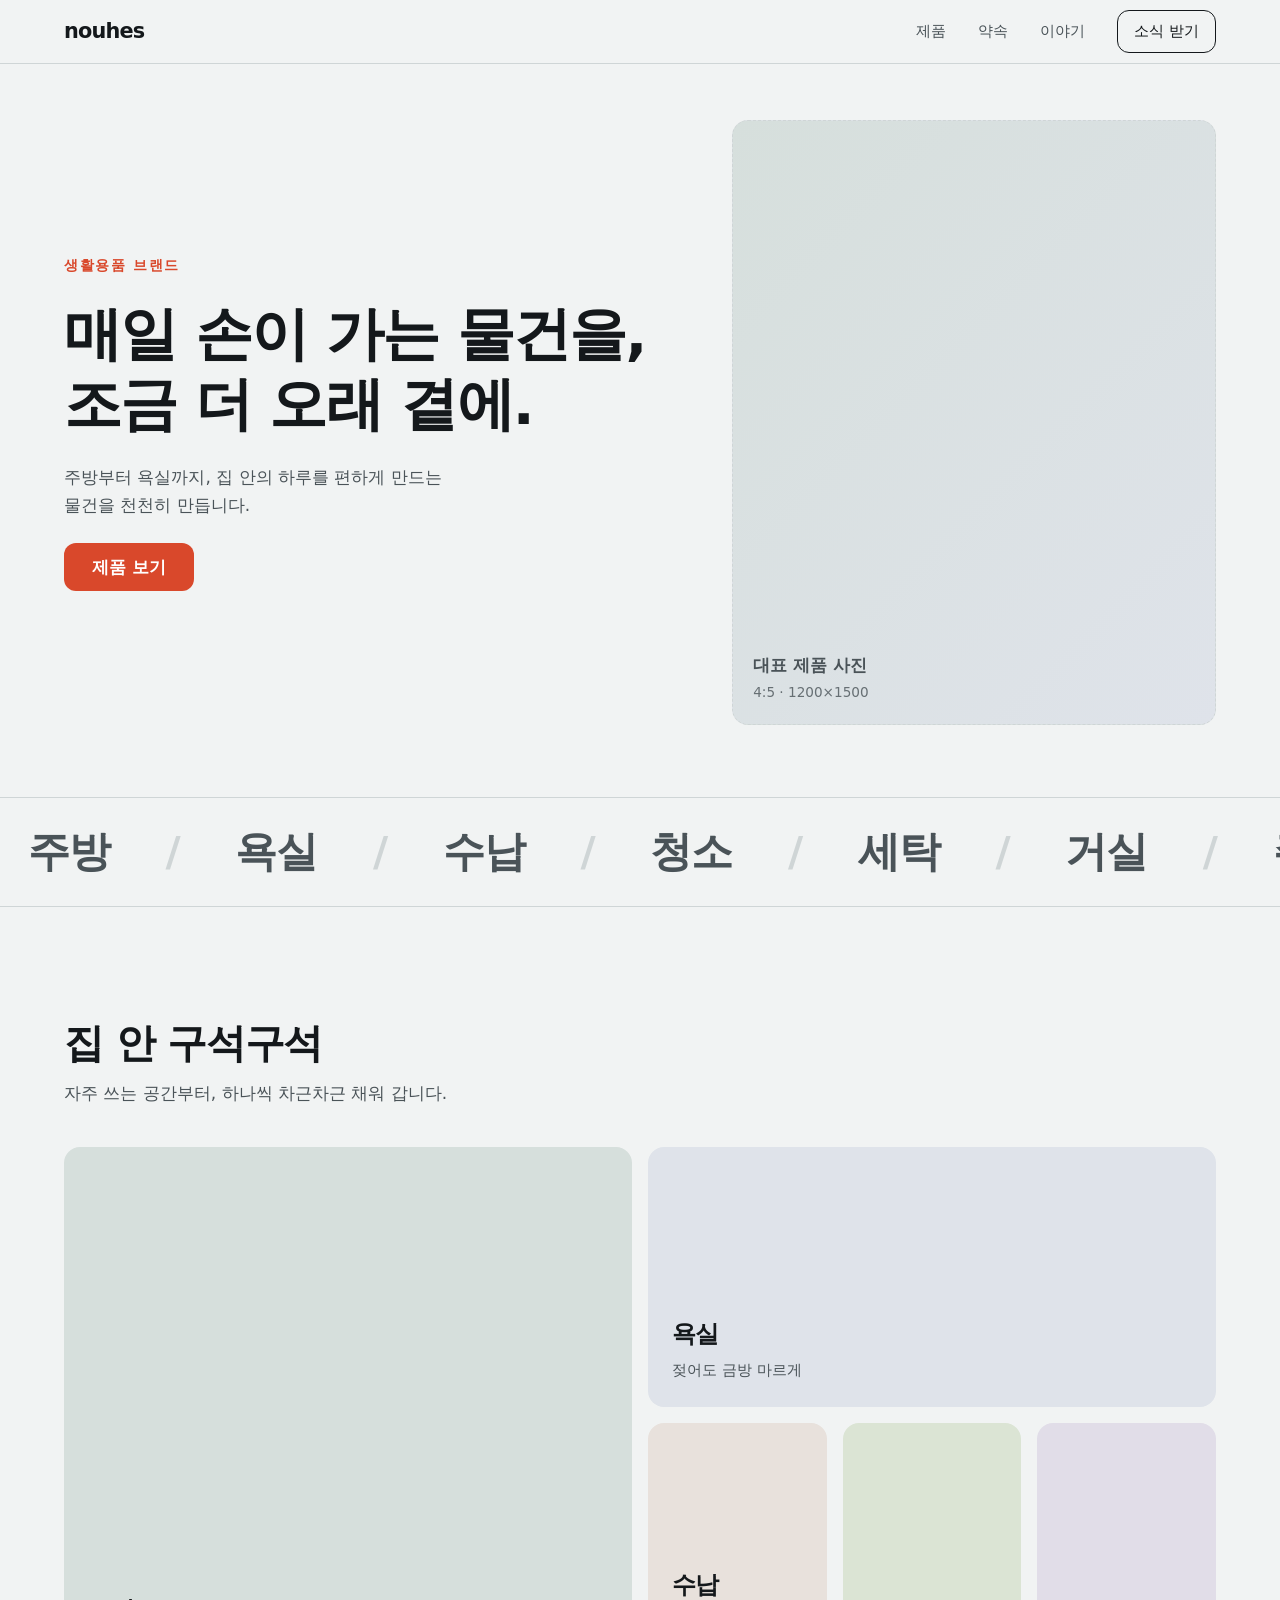
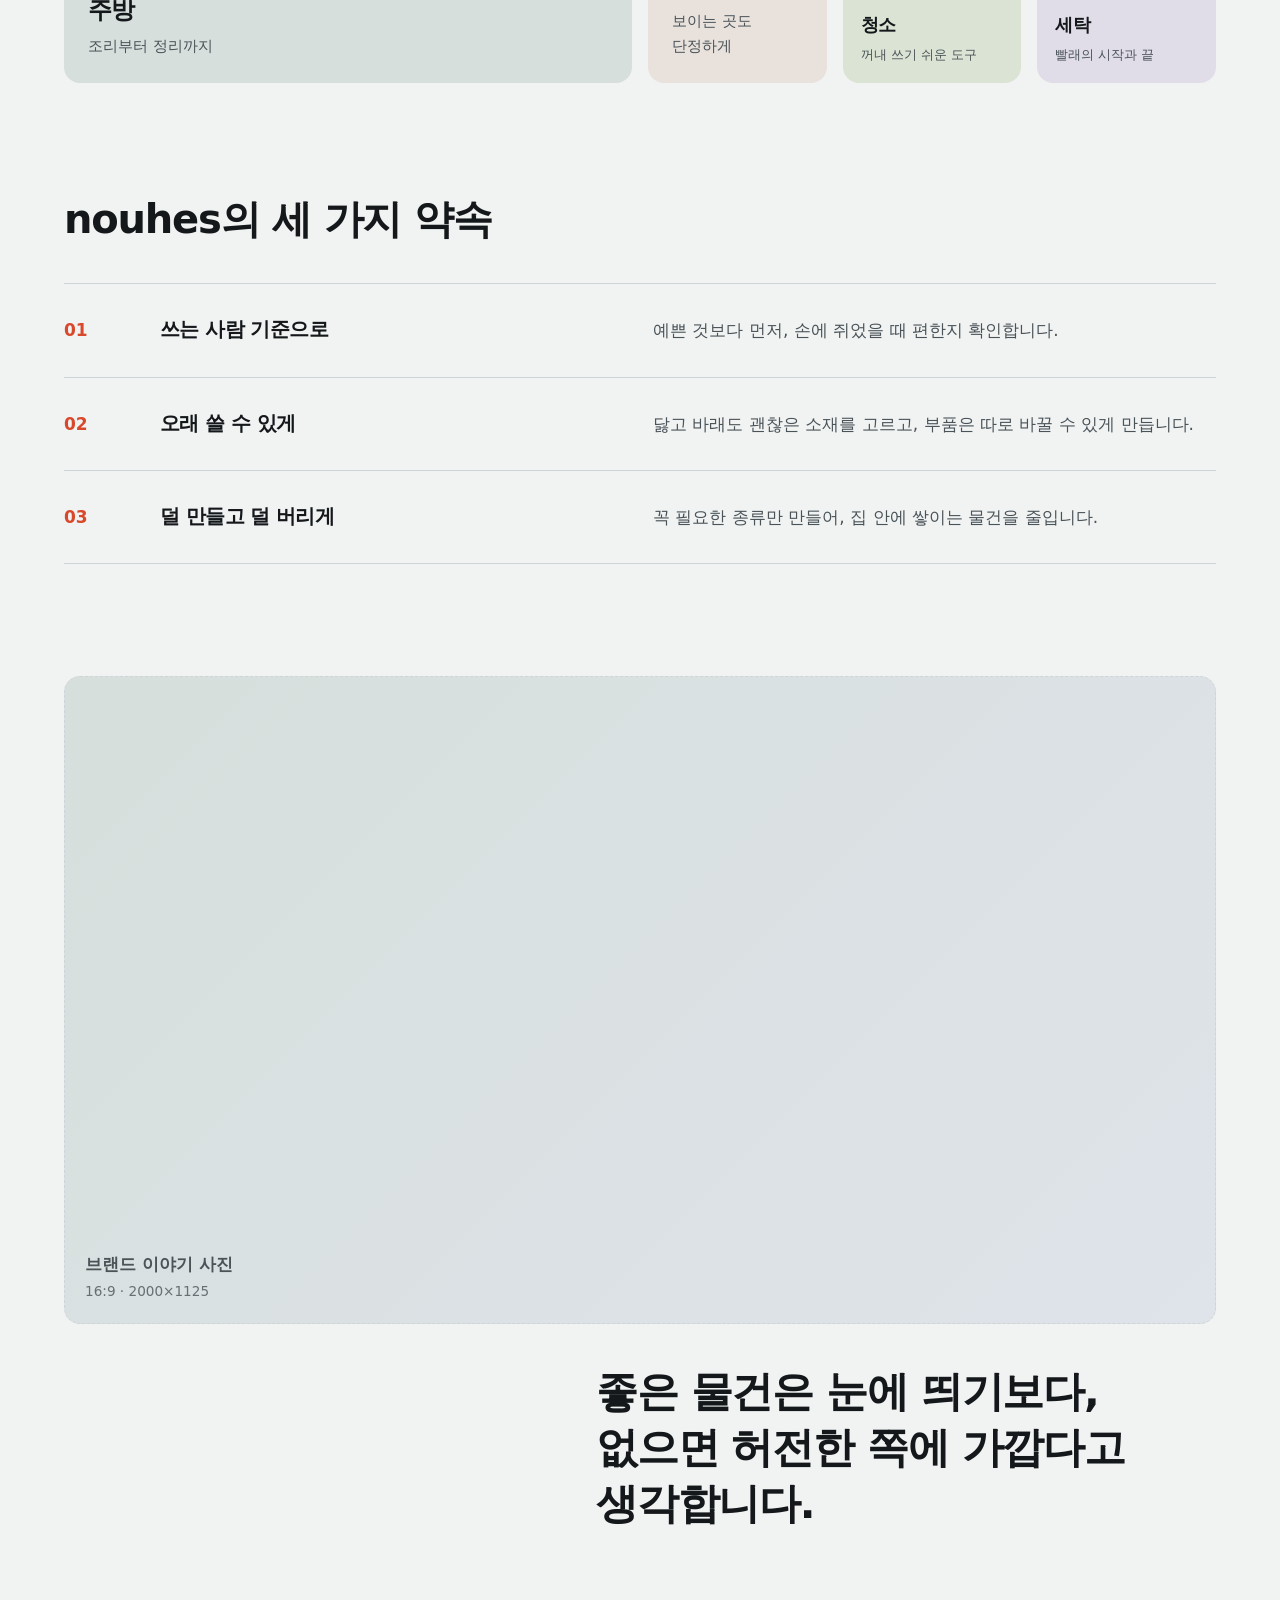
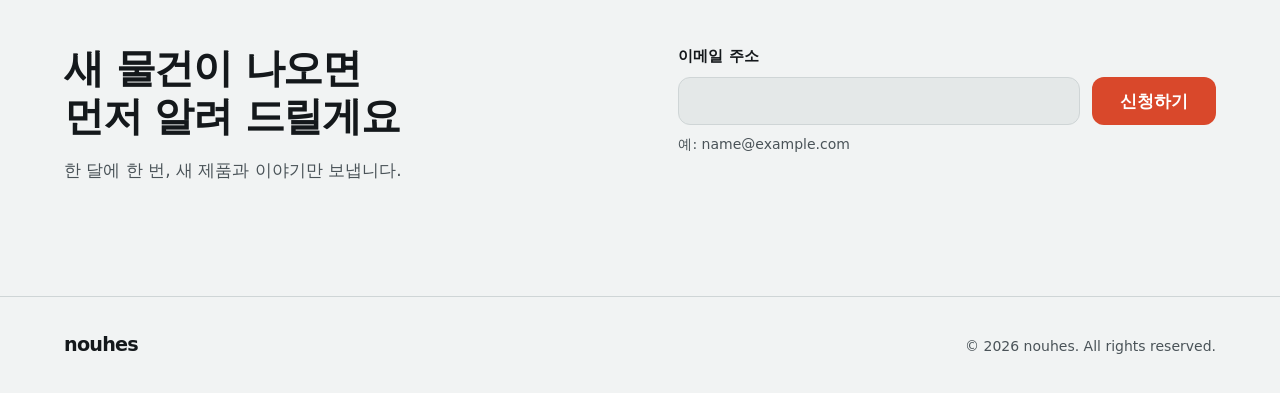
==== index.html @ 79c0fef5 "Add nouhes main page (static HTML/CSS/JS) Co-Authored-By: Claude Sonnet 5.5 <noreply@anthropic.com> " ====
<!doctype html>
<html lang="ko">
<head>
  <meta charset="utf-8">
  <meta name="viewport" content="width=device-width, initial-scale=1">
  <title>nouhes | 매일 쓰는 집 안의 물건</title>
  <meta name="description" content="nouhes는 주방, 욕실, 수납, 청소 등 매일 손이 가는 생활용품을 만드는 브랜드입니다.">
  <link rel="stylesheet" href="style.css">
</head>
<body>

  <header class="nav" id="top">
    <a class="nav__logo" href="#top" aria-label="nouhes 홈">nouhes</a>
    <nav class="nav__links" aria-label="주요 메뉴">
      <a href="#products">제품</a>
      <a href="#principles">약속</a>
      <a href="#story">이야기</a>
      <a class="nav__cta" href="#news">소식 받기</a>
    </nav>
  </header>

  <main>
    <!-- 1. HERO: 좌우 비대칭 -->
    <section class="hero">
      <div class="hero__copy">
        <p class="hero__label">생활용품 브랜드</p>
        <h1>매일 손이 가는 물건을,<br>조금 더 오래 곁에.</h1>
        <p class="hero__sub">주방부터 욕실까지, 집 안의 하루를 편하게 만드는 물건을 천천히 만듭니다.</p>
        <a class="btn btn--primary" href="#products">제품 보기</a>
      </div>
      <!-- TODO: 히어로 대표 사진 (세로형 4:5, 1200x1500). 실제 제품 사진으로 교체 -->
      <figure class="slot slot--hero" role="img" aria-label="대표 제품 사진 자리">
        <figcaption>대표 제품 사진<span>4:5 · 1200×1500</span></figcaption>
      </figure>
    </section>

    <!-- 2. MARQUEE: 카테고리 흐름 -->
    <section class="marquee" aria-label="제품 분류">
      <div class="marquee__track">
        <ul>
          <li>주방</li><li>욕실</li><li>수납</li><li>청소</li><li>세탁</li><li>거실</li>
        </ul>
        <ul aria-hidden="true">
          <li>주방</li><li>욕실</li><li>수납</li><li>청소</li><li>세탁</li><li>거실</li>
        </ul>
      </div>
    </section>

    <!-- 3. PRODUCTS: 5칸 벤토 -->
    <section class="products" id="products">
      <h2>집 안 구석구석</h2>
      <p class="section-sub">자주 쓰는 공간부터, 하나씩 차근차근 채워 갑니다.</p>

      <div class="bento">
        <!-- TODO: 각 카테고리 대표 사진 5장 (실제 제품 사진으로 교체) -->
        <a class="tile tile--a" href="#news">
          <span class="tile__name">주방</span>
          <span class="tile__note">조리부터 정리까지</span>
        </a>
        <a class="tile tile--b" href="#news">
          <span class="tile__name">욕실</span>
          <span class="tile__note">젖어도 금방 마르게</span>
        </a>
        <a class="tile tile--c" href="#news">
          <span class="tile__name">수납</span>
          <span class="tile__note">보이는 곳도 단정하게</span>
        </a>
        <a class="tile tile--d" href="#news">
          <span class="tile__name">청소</span>
          <span class="tile__note">꺼내 쓰기 쉬운 도구</span>
        </a>
        <a class="tile tile--e" href="#news">
          <span class="tile__name">세탁</span>
          <span class="tile__note">빨래의 시작과 끝</span>
        </a>
      </div>
    </section>

    <!-- 4. PRINCIPLES: 번호 목록 (카드 없이 구분선) -->
    <section class="principles" id="principles">
      <h2>nouhes의 세 가지 약속</h2>
      <ol class="rows">
        <li>
          <span class="rows__num">01</span>
          <h3>쓰는 사람 기준으로</h3>
          <p>예쁜 것보다 먼저, 손에 쥐었을 때 편한지 확인합니다.</p>
        </li>
        <li>
          <span class="rows__num">02</span>
          <h3>오래 쓸 수 있게</h3>
          <p>닳고 바래도 괜찮은 소재를 고르고, 부품은 따로 바꿀 수 있게 만듭니다.</p>
        </li>
        <li>
          <span class="rows__num">03</span>
          <h3>덜 만들고 덜 버리게</h3>
          <p>꼭 필요한 종류만 만들어, 집 안에 쌓이는 물건을 줄입니다.</p>
        </li>
      </ol>
    </section>

    <!-- 5. STORY: 전폭 이미지 + 큰 문장 -->
    <section class="story" id="story">
      <!-- TODO: 브랜드 이야기 와이드 사진 (16:9, 2000x1125) -->
      <figure class="slot slot--wide" role="img" aria-label="브랜드 이야기 사진 자리">
        <figcaption>브랜드 이야기 사진<span>16:9 · 2000×1125</span></figcaption>
      </figure>
      <blockquote>
        <p>좋은 물건은 눈에 띄기보다, 없으면 허전한 쪽에 가깝다고 생각합니다.</p>
      </blockquote>
    </section>

    <!-- 6. NEWSLETTER: 입력 폼 (오류/성공 상태 포함) -->
    <section class="news" id="news">
      <div class="news__copy">
        <h2>새 물건이 나오면<br>먼저 알려 드릴게요</h2>
        <p>한 달에 한 번, 새 제품과 이야기만 보냅니다.</p>
      </div>
      <form class="form" novalidate>
        <label for="email">이메일 주소</label>
        <div class="form__row">
          <input id="email" name="email" type="email" autocomplete="email" inputmode="email"
                 aria-describedby="email-help email-error" required>
          <button class="btn btn--primary" type="submit">신청하기</button>
        </div>
        <p class="form__help" id="email-help">예: name@example.com</p>
        <p class="form__error" id="email-error" role="alert" hidden></p>
        <p class="form__ok" id="email-ok" role="status" hidden>신청이 접수되었습니다. 곧 소식 드릴게요.</p>
      </form>
    </section>
  </main>

  <footer class="footer">
    <p class="footer__logo">nouhes</p>
    <p class="footer__copy">&copy; 2026 nouhes. All rights reserved.</p>
  </footer>

  <script src="main.js"></script>
</body>
</html>
---- style.css ----
/* nouhes 메인 페이지
   팔레트: 차가운 오프화이트 + 먹색 + 주황 포인트 1색
   모서리: 카드 16px / 버튼·입력 12px (이 규칙만 사용)
   폰트: 시스템 한글 폰트 (Pretendard 를 쓰려면 font-face 로 직접 호스팅) */

:root {
  --bg: #f1f3f3;
  --surface: #e4e8e8;
  --ink: #14181b;
  --ink-soft: #4a5358;
  --line: #cfd5d6;
  --accent: #d9482b;
  --accent-ink: #ffffff;
  --tint-a: #d6dfdc;
  --tint-b: #dfe3ea;
  --tint-c: #e8e1dc;
  --tint-d: #dbe4d4;
  --tint-e: #e1dde8;

  --ease-out: cubic-bezier(0.23, 1, 0.32, 1);
  --radius-card: 16px;
  --radius-ui: 12px;
  --gutter: clamp(20px, 5vw, 64px);
  --font: "Pretendard Variable", Pretendard, "Apple SD Gothic Neo", "Noto Sans KR",
          "Malgun Gothic", system-ui, sans-serif;
}

@media (prefers-color-scheme: dark) {
  :root {
    --bg: #101315;
    --surface: #1a1f22;
    --ink: #eef1f1;
    --ink-soft: #a9b3b7;
    --line: #2b3236;
    --accent: #ef6a4d;
    --accent-ink: #14181b;
    --tint-a: #1d2827;
    --tint-b: #1e2430;
    --tint-c: #2a2422;
    --tint-d: #212a1d;
    --tint-e: #25212e;
  }
}

*, *::before, *::after { box-sizing: border-box; }
html { scroll-behavior: smooth; scroll-padding-top: 80px; }
body {
  margin: 0;
  background: var(--bg);
  color: var(--ink);
  font-family: var(--font);
  font-size: 17px;
  line-height: 1.65;
  word-break: keep-all;
  -webkit-font-smoothing: antialiased;
}
h1, h2, h3, p, ul, ol, figure, blockquote { margin: 0; padding: 0; }
ul, ol { list-style: none; }
a { color: inherit; text-decoration: none; }
:focus-visible { outline: 2px solid var(--accent); outline-offset: 3px; border-radius: 6px; }

h1, h2, h3 { font-weight: 700; letter-spacing: -0.03em; line-height: 1.2; }
h1 { font-size: clamp(2.1rem, 4.6vw, 3.6rem); }
h2 { font-size: clamp(1.7rem, 3.2vw, 2.5rem); }
h3 { font-size: 1.25rem; }
.section-sub { color: var(--ink-soft); margin-top: 12px; max-width: 46ch; }

/* NAV */
.nav {
  position: sticky; top: 0; z-index: 10;
  display: flex; align-items: center; justify-content: space-between;
  height: 64px; padding: 0 max(var(--gutter), calc((100% - 1280px) / 2 + var(--gutter)));
  background: color-mix(in srgb, var(--bg) 88%, transparent);
  backdrop-filter: blur(10px);
  border-bottom: 1px solid var(--line);
}
.nav__logo { font-weight: 800; font-size: 1.3rem; letter-spacing: -0.04em; }
.nav__links { display: flex; align-items: center; gap: clamp(16px, 3vw, 32px); font-size: 0.95rem; white-space: nowrap; }
.nav__links a:not(.nav__cta) { color: var(--ink-soft); transition: color 150ms ease; }
.nav__cta { padding: 8px 16px; border: 1px solid var(--ink); border-radius: var(--radius-ui);
  transition: background-color 150ms ease, color 150ms ease, transform 160ms var(--ease-out); }
.nav__cta:active { transform: scale(0.97); }
@media (hover: hover) {
  .nav__links a:not(.nav__cta):hover { color: var(--ink); }
  .nav__cta:hover { background: var(--ink); color: var(--bg); }
}
@media (max-width: 560px) {
  .nav__links a:not(.nav__cta) { display: none; }
}

/* BUTTON */
.btn {
  display: inline-flex; align-items: center; justify-content: center;
  min-height: 48px; padding: 0 28px; border: 0; border-radius: var(--radius-ui);
  font: inherit; font-weight: 600; white-space: nowrap; cursor: pointer;
  transition: transform 160ms var(--ease-out), background-color 150ms ease;
}
.btn--primary { background: var(--accent); color: var(--accent-ink); }
.btn:active { transform: scale(0.97); }
@media (hover: hover) { .btn--primary:hover { filter: brightness(1.06); } }

/* 사진 자리 (실제 사진으로 교체) */
.slot {
  position: relative; display: flex; align-items: flex-end;
  border-radius: var(--radius-card);
  background:
    linear-gradient(135deg, var(--tint-a), var(--tint-b));
  border: 1px dashed var(--line);
  overflow: hidden;
}
.slot figcaption { padding: 20px; font-weight: 600; color: var(--ink-soft); display: grid; gap: 2px; }
.slot figcaption span { font-weight: 400; font-size: 0.85rem; opacity: 0.8; }
.slot--hero { aspect-ratio: 4 / 5; }
.slot--wide { aspect-ratio: 16 / 9; }

/* HERO */
.hero {
  display: grid; grid-template-columns: 1.1fr 0.9fr; gap: clamp(32px, 6vw, 96px);
  align-items: center;
  padding: 56px var(--gutter) 72px;
  max-width: 1280px; margin: 0 auto;
}
.hero__copy { display: grid; gap: 24px; justify-items: start; }
.hero__label { font-size: 0.85rem; letter-spacing: 0.12em; color: var(--accent); font-weight: 700; }
.hero__sub { color: var(--ink-soft); max-width: 36ch; }
.slot--hero { max-height: 70vh; width: 100%; justify-self: end; }
@media (max-width: 860px) {
  .hero { grid-template-columns: 1fr; padding-top: 32px; }
  .slot--hero { aspect-ratio: 4 / 3; max-height: none; justify-self: stretch; }
}

/* MARQUEE */
.marquee { overflow: hidden; border-block: 1px solid var(--line); padding: 20px 0; }
.marquee__track { display: flex; width: max-content; animation: slide 36s linear infinite; }
.marquee ul { display: flex; flex-shrink: 0; }
.marquee li { font-size: clamp(1.6rem, 3.5vw, 2.6rem); font-weight: 700; letter-spacing: -0.03em; padding: 0 28px; color: var(--ink-soft); }
.marquee li::after { content: "/"; margin-left: 56px; color: var(--line); }
@keyframes slide { to { transform: translateX(-50%); } }

/* PRODUCTS: 벤토 (5칸) */
.products, .principles, .news { max-width: 1280px; margin: 0 auto; padding: 112px var(--gutter) 0; }
.bento {
  display: grid; gap: 16px; margin-top: 40px;
  grid-template-columns: repeat(6, 1fr);
  grid-template-rows: 260px 260px;
  grid-template-areas: "a a a b b b" "a a a c d e";
}
.tile {
  position: relative; display: flex; flex-direction: column; justify-content: flex-end; gap: 4px;
  padding: 24px; border-radius: var(--radius-card); overflow: hidden;
  transition: transform 200ms var(--ease-out);
}
.tile:active { transform: scale(0.985); }
.tile__name { font-size: 1.5rem; font-weight: 700; letter-spacing: -0.03em; }
.tile__note { color: var(--ink-soft); font-size: 0.95rem; }
.tile--a { grid-area: a; background: var(--tint-a); }
.tile--b { grid-area: b; background: var(--tint-b); }
.tile--c { grid-area: c; background: var(--tint-c); }
.tile--d { grid-area: d; background: var(--tint-d); }
.tile--e { grid-area: e; background: var(--tint-e); }
.tile--d, .tile--e { padding: 18px; }
.tile--d .tile__name, .tile--e .tile__name { font-size: 1.15rem; }
.tile--d .tile__note, .tile--e .tile__note { font-size: 0.8rem; }
@media (hover: hover) {
  .tile:hover { transform: translateY(-3px); }
}
@media (max-width: 760px) {
  .bento { grid-template-columns: 1fr 1fr; grid-template-rows: none; grid-auto-rows: 180px;
    grid-template-areas: "a a" "b b" "c d" "e e"; }
  .tile--d, .tile--e { padding: 24px; }
  .tile--d .tile__name, .tile--e .tile__name { font-size: 1.5rem; }
  .tile--d .tile__note, .tile--e .tile__note { font-size: 0.95rem; }
}

/* PRINCIPLES */
.rows { margin-top: 40px; border-top: 1px solid var(--line); }
.rows li {
  display: grid; grid-template-columns: 72px 1fr 1.2fr; gap: 24px; align-items: baseline;
  padding: 32px 0; border-bottom: 1px solid var(--line);
}
.rows__num { color: var(--accent); font-weight: 700; font-variant-numeric: tabular-nums; }
.rows p { color: var(--ink-soft); }
@media (max-width: 760px) {
  .rows li { grid-template-columns: 1fr; gap: 8px; padding: 24px 0; }
}

/* STORY */
.story { max-width: 1280px; margin: 0 auto; padding: 112px var(--gutter) 0; }
.story blockquote { margin-top: 40px; max-width: min(620px, 100%); margin-left: auto; }
.story blockquote p { font-size: clamp(1.6rem, 3.4vw, 2.6rem); font-weight: 700; letter-spacing: -0.03em; line-height: 1.35; }

/* NEWSLETTER */
.news { display: grid; grid-template-columns: 1fr 1fr; gap: clamp(32px, 6vw, 96px); align-items: start; padding-bottom: 112px; }
.news__copy { display: grid; gap: 16px; }
.news__copy p { color: var(--ink-soft); }
.form { display: grid; gap: 8px; }
.form label { font-weight: 600; font-size: 0.95rem; }
.form__row { display: flex; gap: 12px; }
.form input {
  flex: 1; min-width: 0; min-height: 48px; padding: 0 16px;
  font: inherit; color: var(--ink); background: var(--surface);
  border: 1px solid var(--line); border-radius: var(--radius-ui);
  transition: border-color 150ms ease;
}
.form input:focus-visible { border-color: var(--ink); outline-offset: 2px; }
.form input[aria-invalid="true"] { border-color: var(--accent); }
.form__help { font-size: 0.875rem; color: var(--ink-soft); }
.form__error { font-size: 0.9rem; color: var(--accent); font-weight: 600; }
.form__ok { font-weight: 600; }
@media (max-width: 760px) {
  .news { grid-template-columns: 1fr; padding-bottom: 80px; }
  .form__row { flex-direction: column; }
}

/* FOOTER */
.footer {
  display: flex; justify-content: space-between; align-items: baseline; flex-wrap: wrap; gap: 12px;
  padding: 32px max(var(--gutter), calc((100% - 1280px) / 2 + var(--gutter))); border-top: 1px solid var(--line);
}
.footer__logo { font-weight: 800; font-size: 1.2rem; letter-spacing: -0.04em; }
.footer__copy { color: var(--ink-soft); font-size: 0.875rem; }

/* 스크롤 등장: 자바스크립트가 동작할 때만 숨김 상태 적용 */
.js .reveal { opacity: 0; transform: translateY(16px);
  transition: opacity 500ms var(--ease-out), transform 500ms var(--ease-out); }
.js .reveal.is-in { opacity: 1; transform: none; }

@media (prefers-reduced-motion: reduce) {
  html { scroll-behavior: auto; }
  .marquee__track { animation: none; }
  .js .reveal { opacity: 1; transform: none; transition: none; }
  .btn, .tile, .nav__cta { transition: none; }
}
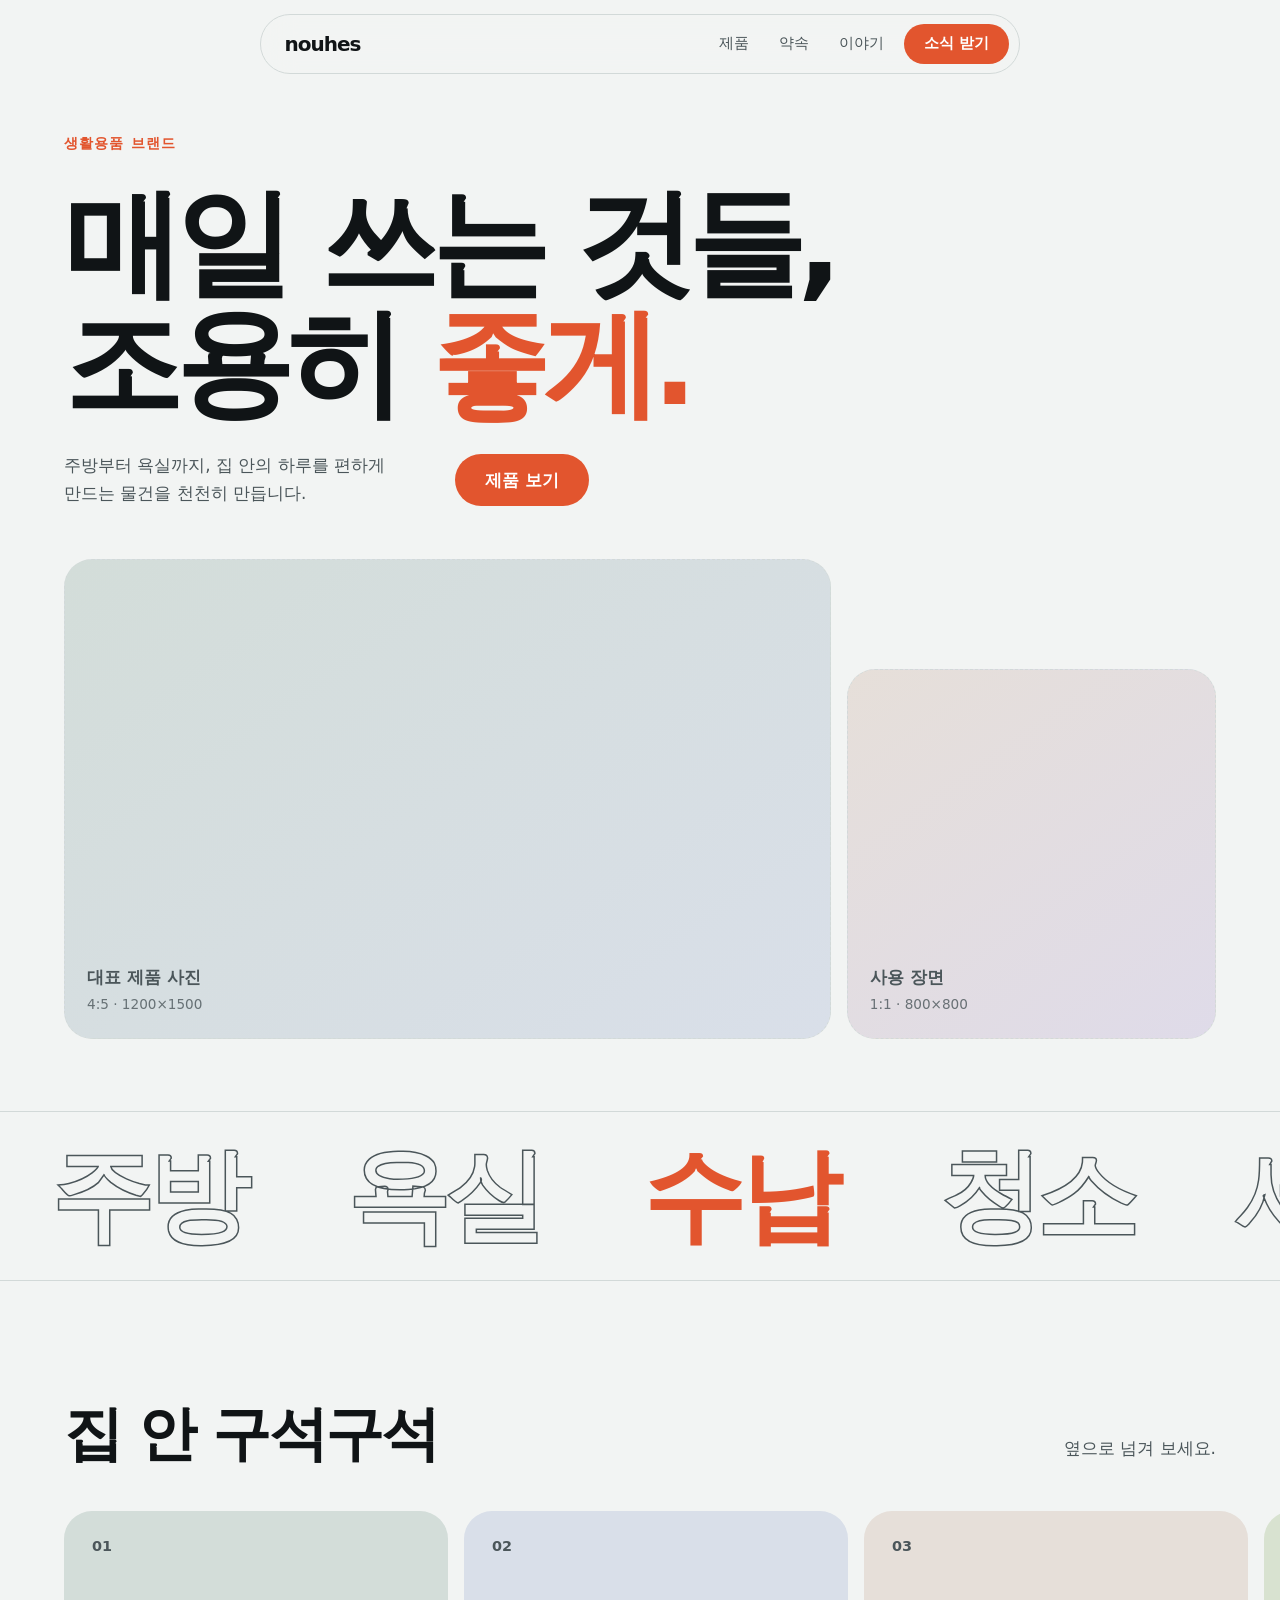
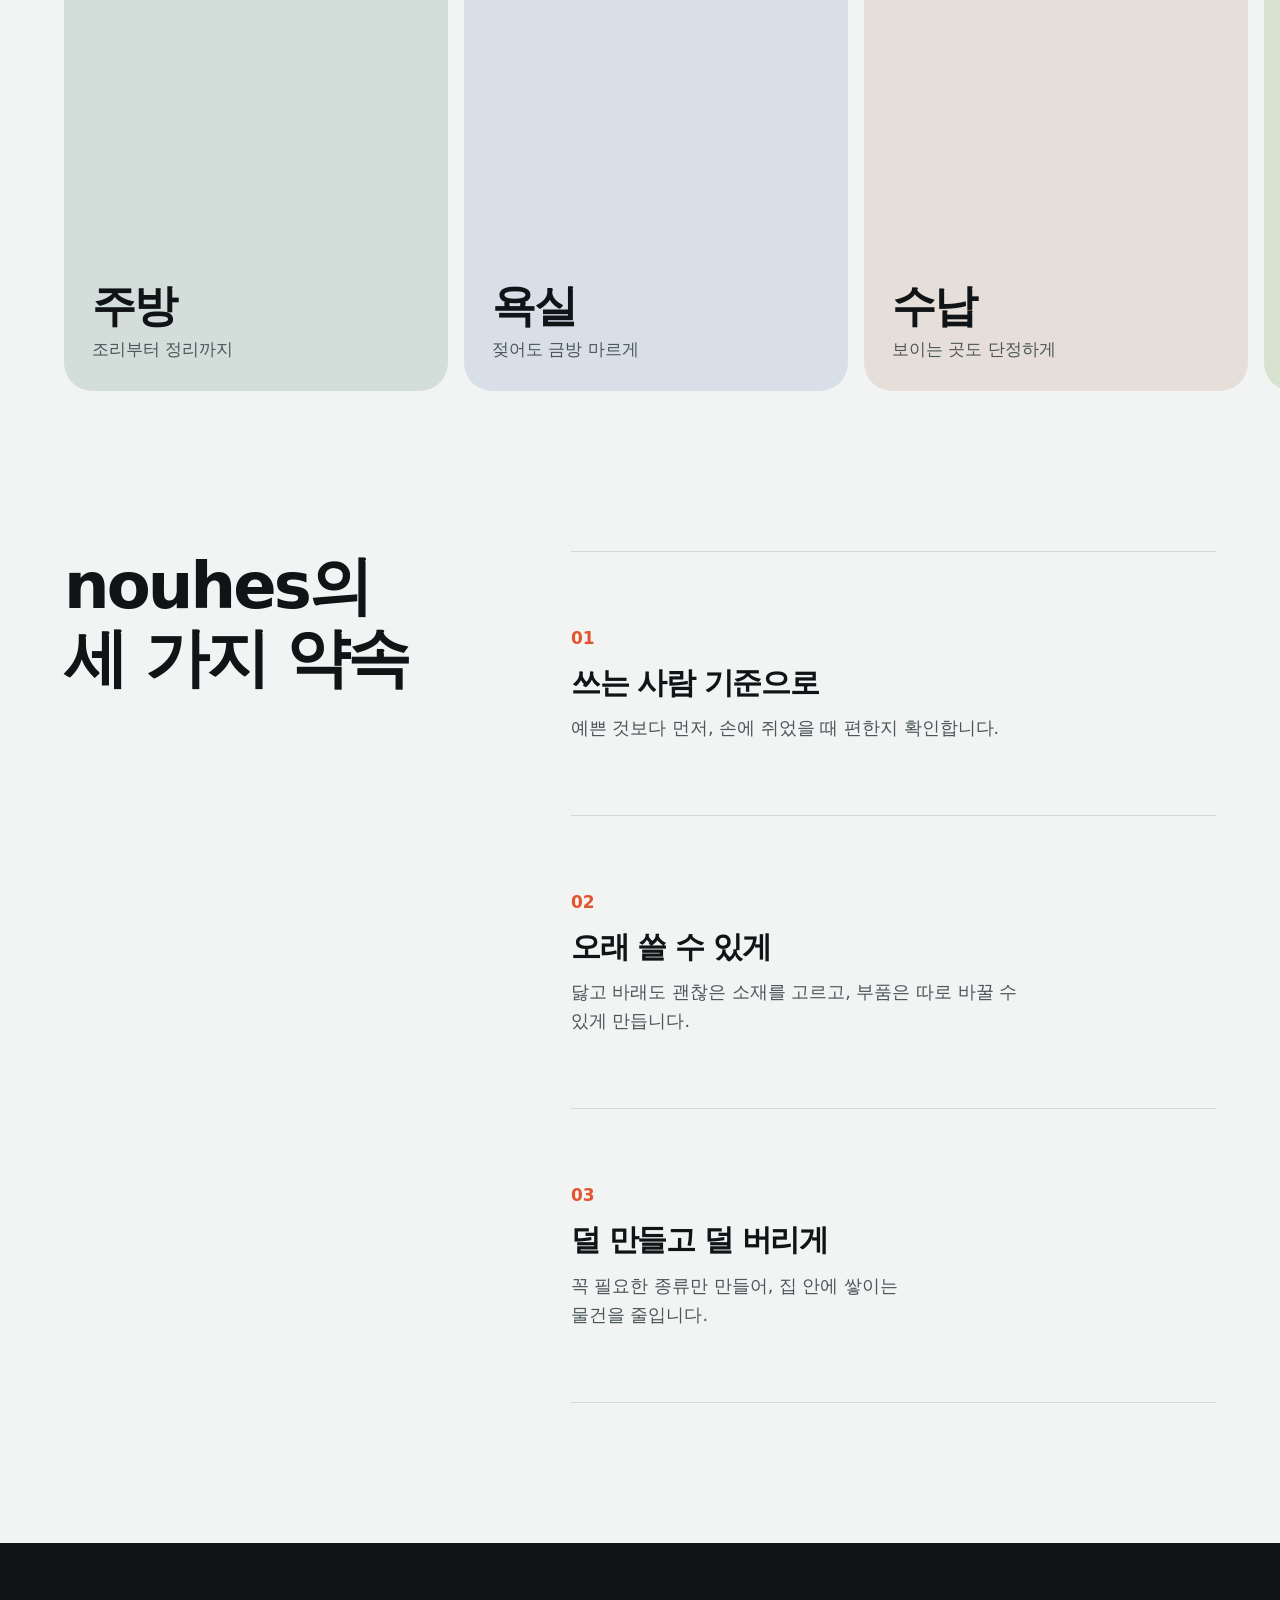
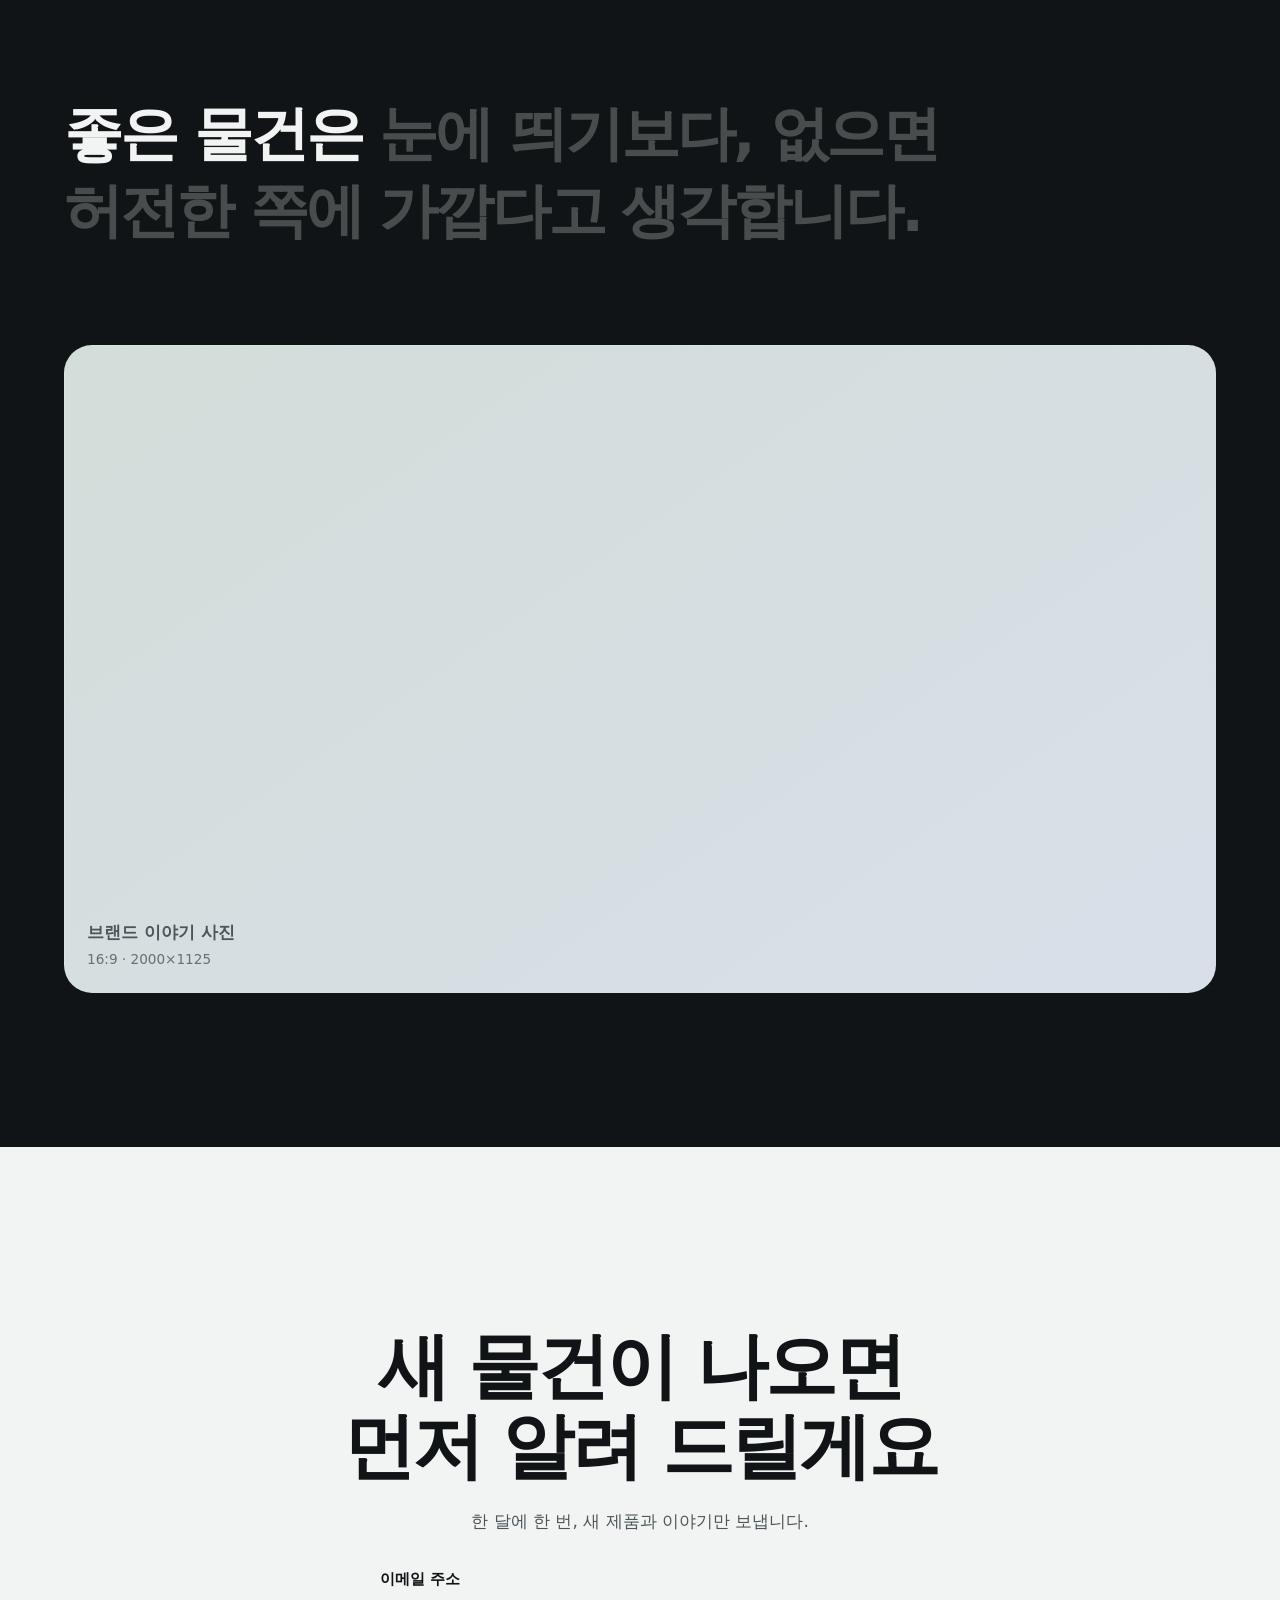
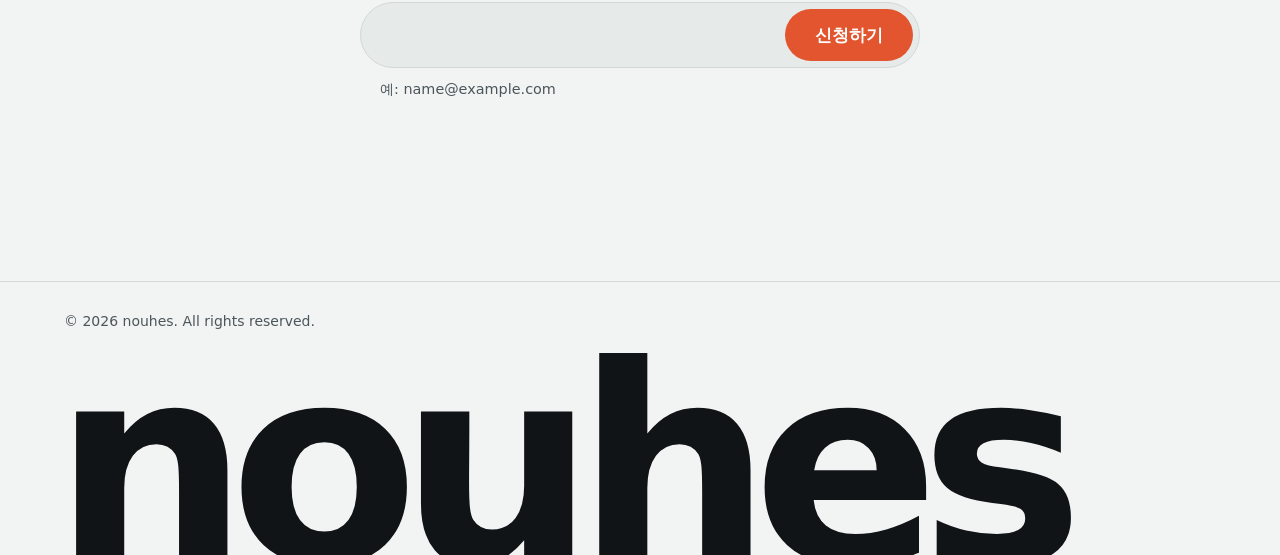
==== commit ed2341e3: "Redesign main page: oversized type, floating pill nav, horizontal rail, sticky pledges, scroll-lit s" ====
--- a/index.html
+++ b/index.html
@@ -4,7 +4,8 @@
   <meta charset="utf-8">
   <meta name="viewport" content="width=device-width, initial-scale=1">
   <title>nouhes | 매일 쓰는 집 안의 물건</title>
-  <meta name="description" content="nouhes는 주방, 욕실, 수납, 청소 등 매일 손이 가는 생활용품을 만드는 브랜드입니다.">
+  <meta name="description" content="nouhes는 주방, 욕실, 수납, 청소, 세탁까지 매일 손이 가는 생활용품을 만드는 브랜드입니다.">
+  <link rel="icon" href="data:,">
   <link rel="stylesheet" href="style.css">
 </head>
 <body>
@@ -15,112 +16,94 @@
       <a href="#products">제품</a>
       <a href="#principles">약속</a>
       <a href="#story">이야기</a>
-      <a class="nav__cta" href="#news">소식 받기</a>
     </nav>
+    <a class="btn btn--small" href="#news">소식 받기</a>
   </header>
 
   <main>
-    <!-- 1. HERO: 좌우 비대칭 -->
+    <!-- 1. HERO: 초대형 제목 + 겹쳐진 사진 두 장 -->
     <section class="hero">
-      <div class="hero__copy">
-        <p class="hero__label">생활용품 브랜드</p>
-        <h1>매일 손이 가는 물건을,<br>조금 더 오래 곁에.</h1>
+      <p class="hero__label">생활용품 브랜드</p>
+      <h1 class="hero__title">매일 쓰는 것들,<br>조용히 <em>좋게.</em></h1>
+      <div class="hero__row">
         <p class="hero__sub">주방부터 욕실까지, 집 안의 하루를 편하게 만드는 물건을 천천히 만듭니다.</p>
-        <a class="btn btn--primary" href="#products">제품 보기</a>
+        <a class="btn" href="#products">제품 보기</a>
       </div>
-      <!-- TODO: 히어로 대표 사진 (세로형 4:5, 1200x1500). 실제 제품 사진으로 교체 -->
-      <figure class="slot slot--hero" role="img" aria-label="대표 제품 사진 자리">
-        <figcaption>대표 제품 사진<span>4:5 · 1200×1500</span></figcaption>
-      </figure>
-    </section>
 
-    <!-- 2. MARQUEE: 카테고리 흐름 -->
-    <section class="marquee" aria-label="제품 분류">
-      <div class="marquee__track">
-        <ul>
-          <li>주방</li><li>욕실</li><li>수납</li><li>청소</li><li>세탁</li><li>거실</li>
-        </ul>
-        <ul aria-hidden="true">
-          <li>주방</li><li>욕실</li><li>수납</li><li>청소</li><li>세탁</li><li>거실</li>
-        </ul>
+      <!-- TODO: 히어로 사진 2장. 큰 사진(4:5, 1200x1500)과 작은 사진(1:1, 800x800) -->
+      <div class="hero__media" aria-hidden="true">
+        <figure class="slot slot--big"><figcaption>대표 제품 사진<span>4:5 · 1200×1500</span></figcaption></figure>
+        <figure class="slot slot--small"><figcaption>사용 장면<span>1:1 · 800×800</span></figcaption></figure>
       </div>
     </section>
 
-    <!-- 3. PRODUCTS: 5칸 벤토 -->
-    <section class="products" id="products">
-      <h2>집 안 구석구석</h2>
-      <p class="section-sub">자주 쓰는 공간부터, 하나씩 차근차근 채워 갑니다.</p>
-
-      <div class="bento">
-        <!-- TODO: 각 카테고리 대표 사진 5장 (실제 제품 사진으로 교체) -->
-        <a class="tile tile--a" href="#news">
-          <span class="tile__name">주방</span>
-          <span class="tile__note">조리부터 정리까지</span>
-        </a>
-        <a class="tile tile--b" href="#news">
-          <span class="tile__name">욕실</span>
-          <span class="tile__note">젖어도 금방 마르게</span>
-        </a>
-        <a class="tile tile--c" href="#news">
-          <span class="tile__name">수납</span>
-          <span class="tile__note">보이는 곳도 단정하게</span>
-        </a>
-        <a class="tile tile--d" href="#news">
-          <span class="tile__name">청소</span>
-          <span class="tile__note">꺼내 쓰기 쉬운 도구</span>
-        </a>
-        <a class="tile tile--e" href="#news">
-          <span class="tile__name">세탁</span>
-          <span class="tile__note">빨래의 시작과 끝</span>
-        </a>
+    <!-- 2. MARQUEE: 외곽선 글자 띠 -->
+    <section class="marquee" aria-label="제품 분류">
+      <div class="marquee__track" aria-hidden="true">
+        <span>주방</span><span>욕실</span><span>수납</span><span>청소</span><span>세탁</span>
+        <span>주방</span><span>욕실</span><span>수납</span><span>청소</span><span>세탁</span>
+        <span>주방</span><span>욕실</span><span>수납</span><span>청소</span><span>세탁</span>
+        <span>주방</span><span>욕실</span><span>수납</span><span>청소</span><span>세탁</span>
       </div>
     </section>
 
-    <!-- 4. PRINCIPLES: 번호 목록 (카드 없이 구분선) -->
+    <!-- 3. PRODUCTS: 가로로 넘겨 보는 큰 카드 (스크롤 스냅) -->
+    <section class="products" id="products">
+      <div class="products__head">
+        <h2>집 안 구석구석</h2>
+        <p>옆으로 넘겨 보세요.</p>
+      </div>
+      <!-- TODO: 카테고리별 사진 5장 (4:5, 1200x1500) -->
+      <ul class="rail" tabindex="0" aria-label="제품 카테고리 목록">
+        <li><a class="card card--1" href="#news"><span class="card__no">01</span><span class="card__name">주방</span><span class="card__note">조리부터 정리까지</span></a></li>
+        <li><a class="card card--2" href="#news"><span class="card__no">02</span><span class="card__name">욕실</span><span class="card__note">젖어도 금방 마르게</span></a></li>
+        <li><a class="card card--3" href="#news"><span class="card__no">03</span><span class="card__name">수납</span><span class="card__note">보이는 곳도 단정하게</span></a></li>
+        <li><a class="card card--4" href="#news"><span class="card__no">04</span><span class="card__name">청소</span><span class="card__note">꺼내 쓰기 쉬운 도구</span></a></li>
+        <li><a class="card card--5" href="#news"><span class="card__no">05</span><span class="card__name">세탁</span><span class="card__note">빨래의 시작과 끝</span></a></li>
+      </ul>
+    </section>
+
+    <!-- 4. PRINCIPLES: 왼쪽 제목 고정 + 오른쪽 큰 문장 -->
     <section class="principles" id="principles">
-      <h2>nouhes의 세 가지 약속</h2>
-      <ol class="rows">
-        <li>
-          <span class="rows__num">01</span>
+      <h2 class="principles__title">nouhes의<br>세 가지 약속</h2>
+      <ol class="pledges">
+        <li class="pledge">
+          <span class="pledge__no">01</span>
           <h3>쓰는 사람 기준으로</h3>
           <p>예쁜 것보다 먼저, 손에 쥐었을 때 편한지 확인합니다.</p>
         </li>
-        <li>
-          <span class="rows__num">02</span>
+        <li class="pledge">
+          <span class="pledge__no">02</span>
           <h3>오래 쓸 수 있게</h3>
           <p>닳고 바래도 괜찮은 소재를 고르고, 부품은 따로 바꿀 수 있게 만듭니다.</p>
         </li>
-        <li>
-          <span class="rows__num">03</span>
+        <li class="pledge">
+          <span class="pledge__no">03</span>
           <h3>덜 만들고 덜 버리게</h3>
           <p>꼭 필요한 종류만 만들어, 집 안에 쌓이는 물건을 줄입니다.</p>
         </li>
       </ol>
     </section>
 
-    <!-- 5. STORY: 전폭 이미지 + 큰 문장 -->
+    <!-- 5. STORY: 어두운 띠 + 스크롤하면 글자가 하나씩 켜지는 문장 -->
     <section class="story" id="story">
+      <p class="story__text" data-lit>좋은 물건은 눈에 띄기보다, 없으면 허전한 쪽에 가깝다고 생각합니다.</p>
       <!-- TODO: 브랜드 이야기 와이드 사진 (16:9, 2000x1125) -->
       <figure class="slot slot--wide" role="img" aria-label="브랜드 이야기 사진 자리">
         <figcaption>브랜드 이야기 사진<span>16:9 · 2000×1125</span></figcaption>
       </figure>
-      <blockquote>
-        <p>좋은 물건은 눈에 띄기보다, 없으면 허전한 쪽에 가깝다고 생각합니다.</p>
-      </blockquote>
     </section>
 
-    <!-- 6. NEWSLETTER: 입력 폼 (오류/성공 상태 포함) -->
+    <!-- 6. NEWSLETTER: 큰 글자 + 알약형 입력 -->
     <section class="news" id="news">
-      <div class="news__copy">
-        <h2>새 물건이 나오면<br>먼저 알려 드릴게요</h2>
-        <p>한 달에 한 번, 새 제품과 이야기만 보냅니다.</p>
-      </div>
+      <h2>새 물건이 나오면<br>먼저 알려 드릴게요</h2>
+      <p class="news__sub">한 달에 한 번, 새 제품과 이야기만 보냅니다.</p>
       <form class="form" novalidate>
         <label for="email">이메일 주소</label>
         <div class="form__row">
           <input id="email" name="email" type="email" autocomplete="email" inputmode="email"
                  aria-describedby="email-help email-error" required>
-          <button class="btn btn--primary" type="submit">신청하기</button>
+          <button class="btn" type="submit">신청하기</button>
         </div>
         <p class="form__help" id="email-help">예: name@example.com</p>
         <p class="form__error" id="email-error" role="alert" hidden></p>
@@ -130,8 +113,8 @@
   </main>
 
   <footer class="footer">
-    <p class="footer__logo">nouhes</p>
     <p class="footer__copy">&copy; 2026 nouhes. All rights reserved.</p>
+    <p class="footer__mark" aria-hidden="true">nouhes</p>
   </footer>
 
   <script src="main.js"></script>
--- a/style.css
+++ b/style.css
@@ -1,233 +1,234 @@
-/* nouhes 메인 페이지
+/* nouhes 메인 페이지 (2차 디자인)
    팔레트: 차가운 오프화이트 + 먹색 + 주황 포인트 1색
-   모서리: 카드 16px / 버튼·입력 12px (이 규칙만 사용)
-   폰트: 시스템 한글 폰트 (Pretendard 를 쓰려면 font-face 로 직접 호스팅) */
+   모서리 규칙: 버튼·입력·메뉴 = 알약형(999px), 사진·카드 = 28px. 이 두 가지만 사용.
+   글꼴: 기기에 설치된 Pretendard 가 있으면 사용하고, 없으면 시스템 한글 글꼴을 씁니다. */
 
 :root {
-  --bg: #f1f3f3;
-  --surface: #e4e8e8;
-  --ink: #14181b;
-  --ink-soft: #4a5358;
-  --line: #cfd5d6;
-  --accent: #d9482b;
+  --bg: #f2f4f3;
+  --surface: #e6eae9;
+  --ink: #101416;
+  --ink-soft: #4b565a;
+  --line: #d2d9d8;
+  --accent: #e2552e;
   --accent-ink: #ffffff;
-  --tint-a: #d6dfdc;
-  --tint-b: #dfe3ea;
-  --tint-c: #e8e1dc;
-  --tint-d: #dbe4d4;
-  --tint-e: #e1dde8;
+  --band: #101416;
+  --band-ink: #f2f4f3;
+  --tint-1: #d3ddd9;
+  --tint-2: #d9dfe9;
+  --tint-3: #e6dfd9;
+  --tint-4: #d8e2d0;
+  --tint-5: #dfdbe9;
 
   --ease-out: cubic-bezier(0.23, 1, 0.32, 1);
-  --radius-card: 16px;
-  --radius-ui: 12px;
-  --gutter: clamp(20px, 5vw, 64px);
+  --pill: 999px;
+  --radius: 28px;
+  --gutter: clamp(20px, 5vw, 72px);
+  --max: 1360px;
   --font: "Pretendard Variable", Pretendard, "Apple SD Gothic Neo", "Noto Sans KR",
           "Malgun Gothic", system-ui, sans-serif;
 }
 
 @media (prefers-color-scheme: dark) {
   :root {
-    --bg: #101315;
-    --surface: #1a1f22;
-    --ink: #eef1f1;
-    --ink-soft: #a9b3b7;
-    --line: #2b3236;
-    --accent: #ef6a4d;
-    --accent-ink: #14181b;
-    --tint-a: #1d2827;
-    --tint-b: #1e2430;
-    --tint-c: #2a2422;
-    --tint-d: #212a1d;
-    --tint-e: #25212e;
+    --bg: #0e1214;
+    --surface: #182023;
+    --ink: #eef2f1;
+    --ink-soft: #a7b2b6;
+    --line: #273135;
+    --accent: #ee6b45;
+    --accent-ink: #101416;
+    --band: #182023;
+    --band-ink: #eef2f1;
+    --tint-1: #1b2826;
+    --tint-2: #1c2330;
+    --tint-3: #2a2421;
+    --tint-4: #212a1d;
+    --tint-5: #25212e;
   }
 }
 
 *, *::before, *::after { box-sizing: border-box; }
-html { scroll-behavior: smooth; scroll-padding-top: 80px; }
+html { scroll-behavior: smooth; scroll-padding-top: 96px; }
 body {
-  margin: 0;
-  background: var(--bg);
-  color: var(--ink);
-  font-family: var(--font);
-  font-size: 17px;
-  line-height: 1.65;
-  word-break: keep-all;
-  -webkit-font-smoothing: antialiased;
-}
-h1, h2, h3, p, ul, ol, figure, blockquote { margin: 0; padding: 0; }
+  margin: 0; background: var(--bg); color: var(--ink);
+  font-family: var(--font); font-size: 17px; line-height: 1.65;
+  word-break: keep-all; -webkit-font-smoothing: antialiased; overflow-x: clip;
+}
+h1, h2, h3, p, ul, ol, figure { margin: 0; padding: 0; }
 ul, ol { list-style: none; }
 a { color: inherit; text-decoration: none; }
-:focus-visible { outline: 2px solid var(--accent); outline-offset: 3px; border-radius: 6px; }
-
-h1, h2, h3 { font-weight: 700; letter-spacing: -0.03em; line-height: 1.2; }
-h1 { font-size: clamp(2.1rem, 4.6vw, 3.6rem); }
-h2 { font-size: clamp(1.7rem, 3.2vw, 2.5rem); }
-h3 { font-size: 1.25rem; }
-.section-sub { color: var(--ink-soft); margin-top: 12px; max-width: 46ch; }
-
-/* NAV */
-.nav {
-  position: sticky; top: 0; z-index: 10;
-  display: flex; align-items: center; justify-content: space-between;
-  height: 64px; padding: 0 max(var(--gutter), calc((100% - 1280px) / 2 + var(--gutter)));
-  background: color-mix(in srgb, var(--bg) 88%, transparent);
-  backdrop-filter: blur(10px);
-  border-bottom: 1px solid var(--line);
-}
-.nav__logo { font-weight: 800; font-size: 1.3rem; letter-spacing: -0.04em; }
-.nav__links { display: flex; align-items: center; gap: clamp(16px, 3vw, 32px); font-size: 0.95rem; white-space: nowrap; }
-.nav__links a:not(.nav__cta) { color: var(--ink-soft); transition: color 150ms ease; }
-.nav__cta { padding: 8px 16px; border: 1px solid var(--ink); border-radius: var(--radius-ui);
-  transition: background-color 150ms ease, color 150ms ease, transform 160ms var(--ease-out); }
-.nav__cta:active { transform: scale(0.97); }
-@media (hover: hover) {
-  .nav__links a:not(.nav__cta):hover { color: var(--ink); }
-  .nav__cta:hover { background: var(--ink); color: var(--bg); }
-}
-@media (max-width: 560px) {
-  .nav__links a:not(.nav__cta) { display: none; }
-}
-
-/* BUTTON */
+:focus-visible { outline: 2px solid var(--accent); outline-offset: 3px; border-radius: 8px; }
+h1, h2, h3 { font-weight: 800; letter-spacing: -0.045em; line-height: 1.12; text-wrap: balance; }
+p { text-wrap: pretty; }
+h2 { font-size: clamp(2rem, 4.6vw, 3.75rem); }
+h3 { font-size: clamp(1.4rem, 2.4vw, 1.9rem); }
+.section { max-width: var(--max); margin-inline: auto; padding-inline: var(--gutter); }
+
+/* 버튼 */
 .btn {
   display: inline-flex; align-items: center; justify-content: center;
-  min-height: 48px; padding: 0 28px; border: 0; border-radius: var(--radius-ui);
-  font: inherit; font-weight: 600; white-space: nowrap; cursor: pointer;
-  transition: transform 160ms var(--ease-out), background-color 150ms ease;
-}
-.btn--primary { background: var(--accent); color: var(--accent-ink); }
-.btn:active { transform: scale(0.97); }
-@media (hover: hover) { .btn--primary:hover { filter: brightness(1.06); } }
+  min-height: 52px; padding: 0 30px; border: 0; border-radius: var(--pill);
+  background: var(--accent); color: var(--accent-ink);
+  font: inherit; font-weight: 700; white-space: nowrap; cursor: pointer;
+  transition: transform 160ms var(--ease-out), filter 150ms ease;
+}
+.btn:active { transform: scale(0.96); }
+.btn--small { min-height: 40px; padding: 0 20px; font-size: 0.95rem; }
+@media (hover: hover) { .btn:hover { filter: brightness(1.07); } }
+
+/* 메뉴: 떠 있는 알약형 */
+.nav {
+  position: fixed; z-index: 20; top: 14px; left: 50%; translate: -50% 0;
+  width: min(calc(100% - 28px), 760px); height: 60px;
+  display: flex; align-items: center; justify-content: space-between; gap: 12px;
+  padding: 0 10px 0 24px; border-radius: var(--pill);
+  background: color-mix(in srgb, var(--bg) 78%, transparent);
+  backdrop-filter: blur(16px) saturate(1.4);
+  border: 1px solid var(--line);
+}
+.nav__logo { font-weight: 800; font-size: 1.25rem; letter-spacing: -0.05em; }
+.nav__links { display: flex; gap: clamp(14px, 3vw, 30px); font-size: 0.95rem; white-space: nowrap; margin-left: auto; margin-right: 8px; }
+.nav__links a { color: var(--ink-soft); transition: color 150ms ease; }
+@media (hover: hover) { .nav__links a:hover { color: var(--ink); } }
+@media (max-width: 520px) { .nav__links { display: none; } }
 
 /* 사진 자리 (실제 사진으로 교체) */
 .slot {
-  position: relative; display: flex; align-items: flex-end;
-  border-radius: var(--radius-card);
-  background:
-    linear-gradient(135deg, var(--tint-a), var(--tint-b));
-  border: 1px dashed var(--line);
-  overflow: hidden;
-}
-.slot figcaption { padding: 20px; font-weight: 600; color: var(--ink-soft); display: grid; gap: 2px; }
+  position: relative; display: flex; align-items: flex-end; overflow: hidden;
+  border-radius: var(--radius); border: 1px dashed var(--line);
+  background: linear-gradient(145deg, var(--tint-1), var(--tint-2));
+}
+.slot figcaption { padding: 22px; font-weight: 700; color: var(--ink-soft); display: grid; gap: 2px; }
 .slot figcaption span { font-weight: 400; font-size: 0.85rem; opacity: 0.8; }
-.slot--hero { aspect-ratio: 4 / 5; }
-.slot--wide { aspect-ratio: 16 / 9; }
 
 /* HERO */
 .hero {
-  display: grid; grid-template-columns: 1.1fr 0.9fr; gap: clamp(32px, 6vw, 96px);
-  align-items: center;
-  padding: 56px var(--gutter) 72px;
-  max-width: 1280px; margin: 0 auto;
-}
-.hero__copy { display: grid; gap: 24px; justify-items: start; }
-.hero__label { font-size: 0.85rem; letter-spacing: 0.12em; color: var(--accent); font-weight: 700; }
-.hero__sub { color: var(--ink-soft); max-width: 36ch; }
-.slot--hero { max-height: 70vh; width: 100%; justify-self: end; }
-@media (max-width: 860px) {
-  .hero { grid-template-columns: 1fr; padding-top: 32px; }
-  .slot--hero { aspect-ratio: 4 / 3; max-height: none; justify-self: stretch; }
-}
-
-/* MARQUEE */
-.marquee { overflow: hidden; border-block: 1px solid var(--line); padding: 20px 0; }
-.marquee__track { display: flex; width: max-content; animation: slide 36s linear infinite; }
-.marquee ul { display: flex; flex-shrink: 0; }
-.marquee li { font-size: clamp(1.6rem, 3.5vw, 2.6rem); font-weight: 700; letter-spacing: -0.03em; padding: 0 28px; color: var(--ink-soft); }
-.marquee li::after { content: "/"; margin-left: 56px; color: var(--line); }
-@keyframes slide { to { transform: translateX(-50%); } }
-
-/* PRODUCTS: 벤토 (5칸) */
-.products, .principles, .news { max-width: 1280px; margin: 0 auto; padding: 112px var(--gutter) 0; }
-.bento {
-  display: grid; gap: 16px; margin-top: 40px;
-  grid-template-columns: repeat(6, 1fr);
-  grid-template-rows: 260px 260px;
-  grid-template-areas: "a a a b b b" "a a a c d e";
-}
-.tile {
+  position: relative; max-width: var(--max); margin-inline: auto;
+  padding: 132px var(--gutter) 72px; display: grid; gap: 28px;
+}
+.hero__label { font-size: 0.9rem; font-weight: 700; color: var(--accent); letter-spacing: 0.08em; }
+.hero__title { font-size: clamp(2.8rem, 9.2vw, 8rem); line-height: 1.02; letter-spacing: -0.06em; }
+.hero__title em { font-style: normal; color: var(--accent); }
+.hero__row { display: flex; align-items: center; gap: 28px; flex-wrap: wrap; }
+.hero__sub { color: var(--ink-soft); max-width: 34ch; font-size: 1.05rem; }
+.hero__media { position: relative; display: grid; grid-template-columns: 1.35fr 0.65fr; gap: 16px; margin-top: 24px; align-items: end; }
+.slot--big { aspect-ratio: 16 / 10; }
+.slot--small { aspect-ratio: 1; background: linear-gradient(145deg, var(--tint-3), var(--tint-5)); }
+@media (max-width: 760px) {
+  .hero { padding-top: 112px; }
+  .hero__media { grid-template-columns: 1fr 0.55fr; }
+  .slot--big { aspect-ratio: 4 / 5; }
+  .slot--small { aspect-ratio: 4 / 5; }
+  .slot figcaption { padding: 14px; font-size: 0.85rem; }
+}
+
+/* 글자 띠 */
+.marquee { overflow: hidden; padding: 28px 0; border-block: 1px solid var(--line); }
+.marquee__track { display: flex; width: max-content; animation: slide 40s linear infinite; }
+.marquee span {
+  font-size: clamp(3rem, 8vw, 6.5rem); font-weight: 800; letter-spacing: -0.05em; line-height: 1.1;
+  color: transparent; -webkit-text-stroke: 1.5px var(--ink-soft); padding-inline: 0.5em;
+}
+.marquee span:nth-child(5n+3) { color: var(--accent); -webkit-text-stroke: 0; }
+@keyframes slide { to { transform: translateX(-25%); } }
+
+/* PRODUCTS: 가로 스냅 */
+.products { padding-top: 120px; }
+.products__head {
+  max-width: var(--max); margin-inline: auto; padding-inline: var(--gutter);
+  display: flex; align-items: baseline; justify-content: space-between; gap: 16px; flex-wrap: wrap;
+}
+.products__head p { color: var(--ink-soft); }
+.rail {
+  display: flex; gap: 16px; margin-top: 40px;
+  padding: 4px var(--gutter) 20px; overflow-x: auto;
+  scroll-snap-type: x mandatory; scroll-padding-inline: var(--gutter);
+  scrollbar-width: thin; scrollbar-color: var(--line) transparent;
+}
+.rail > li { flex: 0 0 clamp(260px, 30vw, 400px); scroll-snap-align: start; }
+.card {
   position: relative; display: flex; flex-direction: column; justify-content: flex-end; gap: 4px;
-  padding: 24px; border-radius: var(--radius-card); overflow: hidden;
-  transition: transform 200ms var(--ease-out);
-}
-.tile:active { transform: scale(0.985); }
-.tile__name { font-size: 1.5rem; font-weight: 700; letter-spacing: -0.03em; }
-.tile__note { color: var(--ink-soft); font-size: 0.95rem; }
-.tile--a { grid-area: a; background: var(--tint-a); }
-.tile--b { grid-area: b; background: var(--tint-b); }
-.tile--c { grid-area: c; background: var(--tint-c); }
-.tile--d { grid-area: d; background: var(--tint-d); }
-.tile--e { grid-area: e; background: var(--tint-e); }
-.tile--d, .tile--e { padding: 18px; }
-.tile--d .tile__name, .tile--e .tile__name { font-size: 1.15rem; }
-.tile--d .tile__note, .tile--e .tile__note { font-size: 0.8rem; }
-@media (hover: hover) {
-  .tile:hover { transform: translateY(-3px); }
-}
-@media (max-width: 760px) {
-  .bento { grid-template-columns: 1fr 1fr; grid-template-rows: none; grid-auto-rows: 180px;
-    grid-template-areas: "a a" "b b" "c d" "e e"; }
-  .tile--d, .tile--e { padding: 24px; }
-  .tile--d .tile__name, .tile--e .tile__name { font-size: 1.5rem; }
-  .tile--d .tile__note, .tile--e .tile__note { font-size: 0.95rem; }
-}
-
-/* PRINCIPLES */
-.rows { margin-top: 40px; border-top: 1px solid var(--line); }
-.rows li {
-  display: grid; grid-template-columns: 72px 1fr 1.2fr; gap: 24px; align-items: baseline;
-  padding: 32px 0; border-bottom: 1px solid var(--line);
-}
-.rows__num { color: var(--accent); font-weight: 700; font-variant-numeric: tabular-nums; }
-.rows p { color: var(--ink-soft); }
-@media (max-width: 760px) {
-  .rows li { grid-template-columns: 1fr; gap: 8px; padding: 24px 0; }
-}
-
-/* STORY */
-.story { max-width: 1280px; margin: 0 auto; padding: 112px var(--gutter) 0; }
-.story blockquote { margin-top: 40px; max-width: min(620px, 100%); margin-left: auto; }
-.story blockquote p { font-size: clamp(1.6rem, 3.4vw, 2.6rem); font-weight: 700; letter-spacing: -0.03em; line-height: 1.35; }
+  aspect-ratio: 4 / 5; padding: 28px; border-radius: var(--radius); overflow: hidden;
+  transition: transform 220ms var(--ease-out);
+}
+.card:active { transform: scale(0.98); }
+.card__no { position: absolute; top: 24px; left: 28px; font-weight: 700; font-size: 0.9rem; color: var(--ink-soft); font-variant-numeric: tabular-nums; }
+.card__name { font-size: clamp(2rem, 3.4vw, 2.8rem); font-weight: 800; letter-spacing: -0.05em; line-height: 1.1; }
+.card__note { color: var(--ink-soft); }
+.card--1 { background: var(--tint-1); } .card--2 { background: var(--tint-2); }
+.card--3 { background: var(--tint-3); } .card--4 { background: var(--tint-4); }
+.card--5 { background: var(--tint-5); }
+@media (hover: hover) { .card:hover { transform: translateY(-6px); } }
+
+/* PRINCIPLES: 왼쪽 제목 고정 */
+.principles {
+  max-width: var(--max); margin-inline: auto; padding: 140px var(--gutter) 0;
+  display: grid; grid-template-columns: 0.8fr 1.2fr; gap: clamp(32px, 6vw, 96px); align-items: start;
+}
+.principles__title { position: sticky; top: 110px; font-size: clamp(2.2rem, 5vw, 4.4rem); }
+.pledges { display: grid; }
+.pledge { padding: clamp(32px, 6vw, 72px) 0; border-top: 1px solid var(--line); display: grid; gap: 14px; }
+.pledge:last-child { border-bottom: 1px solid var(--line); }
+.pledge__no { color: var(--accent); font-weight: 800; font-variant-numeric: tabular-nums; }
+.pledge p { color: var(--ink-soft); max-width: 40ch; font-size: 1.1rem; }
+@media (max-width: 900px) {
+  .principles { grid-template-columns: 1fr; padding-top: 100px; }
+  .principles__title { position: static; }
+}
+
+/* STORY: 어두운 띠 */
+.story {
+  margin: 140px 0 0; padding: clamp(80px, 12vw, 160px) var(--gutter);
+  background: var(--band); color: var(--band-ink); display: grid; gap: clamp(48px, 8vw, 96px);
+  justify-items: center;
+}
+.story__text {
+  justify-self: start; max-width: 18em; font-size: clamp(1.9rem, 4.6vw, 3.8rem); font-weight: 800;
+  letter-spacing: -0.05em; line-height: 1.3; text-wrap: balance;
+}
+.story__text .w { opacity: 0.25; transition: opacity 400ms var(--ease-out); }
+.story__text .w.on { opacity: 1; }
+.story .slot { width: min(100%, var(--max)); aspect-ratio: 16 / 9; border-color: #ffffff22; }
 
 /* NEWSLETTER */
-.news { display: grid; grid-template-columns: 1fr 1fr; gap: clamp(32px, 6vw, 96px); align-items: start; padding-bottom: 112px; }
-.news__copy { display: grid; gap: 16px; }
-.news__copy p { color: var(--ink-soft); }
-.form { display: grid; gap: 8px; }
-.form label { font-weight: 600; font-size: 0.95rem; }
-.form__row { display: flex; gap: 12px; }
+.news { max-width: 900px; margin-inline: auto; padding: clamp(100px, 14vw, 180px) var(--gutter); display: grid; gap: 20px; justify-items: center; text-align: center; }
+.news h2 { font-size: clamp(2.2rem, 5.6vw, 4.6rem); }
+.news__sub { color: var(--ink-soft); }
+.form { display: grid; gap: 10px; width: 100%; max-width: 560px; margin-top: 12px; text-align: left; }
+.form label { font-weight: 700; font-size: 0.95rem; padding-left: 20px; }
+.form__row { display: flex; gap: 10px; padding: 6px; border-radius: var(--pill); background: var(--surface); border: 1px solid var(--line); transition: border-color 150ms ease; }
+.form__row:focus-within { border-color: var(--ink); }
 .form input {
-  flex: 1; min-width: 0; min-height: 48px; padding: 0 16px;
-  font: inherit; color: var(--ink); background: var(--surface);
-  border: 1px solid var(--line); border-radius: var(--radius-ui);
-  transition: border-color 150ms ease;
-}
-.form input:focus-visible { border-color: var(--ink); outline-offset: 2px; }
-.form input[aria-invalid="true"] { border-color: var(--accent); }
-.form__help { font-size: 0.875rem; color: var(--ink-soft); }
-.form__error { font-size: 0.9rem; color: var(--accent); font-weight: 600; }
-.form__ok { font-weight: 600; }
-@media (max-width: 760px) {
-  .news { grid-template-columns: 1fr; padding-bottom: 80px; }
-  .form__row { flex-direction: column; }
-}
-
-/* FOOTER */
-.footer {
-  display: flex; justify-content: space-between; align-items: baseline; flex-wrap: wrap; gap: 12px;
-  padding: 32px max(var(--gutter), calc((100% - 1280px) / 2 + var(--gutter))); border-top: 1px solid var(--line);
-}
-.footer__logo { font-weight: 800; font-size: 1.2rem; letter-spacing: -0.04em; }
+  flex: 1; min-width: 0; min-height: 48px; padding: 0 18px; border: 0; background: transparent;
+  font: inherit; color: var(--ink); outline: none;
+}
+.form__help, .form__error, .form__ok { padding-left: 20px; font-size: 0.9rem; }
+.form__help { color: var(--ink-soft); }
+.form__error { color: var(--accent); font-weight: 700; }
+.form__ok { font-weight: 700; }
+.form__row:has(input[aria-invalid="true"]) { border-color: var(--accent); }
+@media (max-width: 520px) {
+  .form__row { flex-direction: column; border-radius: var(--radius); padding: 8px; }
+  .form input { padding: 0 12px; }
+}
+
+/* 푸터: 큰 글자 */
+.footer { overflow: hidden; border-top: 1px solid var(--line); padding: 28px var(--gutter) 0; }
 .footer__copy { color: var(--ink-soft); font-size: 0.875rem; }
-
-/* 스크롤 등장: 자바스크립트가 동작할 때만 숨김 상태 적용 */
-.js .reveal { opacity: 0; transform: translateY(16px);
-  transition: opacity 500ms var(--ease-out), transform 500ms var(--ease-out); }
+.footer__mark {
+  font-size: min(21.5vw, 19rem); font-weight: 800; letter-spacing: -0.07em; line-height: 0.8;
+  margin: 24px 0 -0.08em -0.04em; color: var(--ink); user-select: none; white-space: nowrap;
+}
+
+/* 스크롤 등장 (자바스크립트가 켜졌을 때만) */
+.js .reveal { opacity: 0; transform: translateY(20px);
+  transition: opacity 600ms var(--ease-out), transform 600ms var(--ease-out); }
 .js .reveal.is-in { opacity: 1; transform: none; }
 
 @media (prefers-reduced-motion: reduce) {
   html { scroll-behavior: auto; }
   .marquee__track { animation: none; }
   .js .reveal { opacity: 1; transform: none; transition: none; }
-  .btn, .tile, .nav__cta { transition: none; }
-}
+  .story__text .w { opacity: 1; transition: none; }
+  .btn, .card { transition: none; }
+}
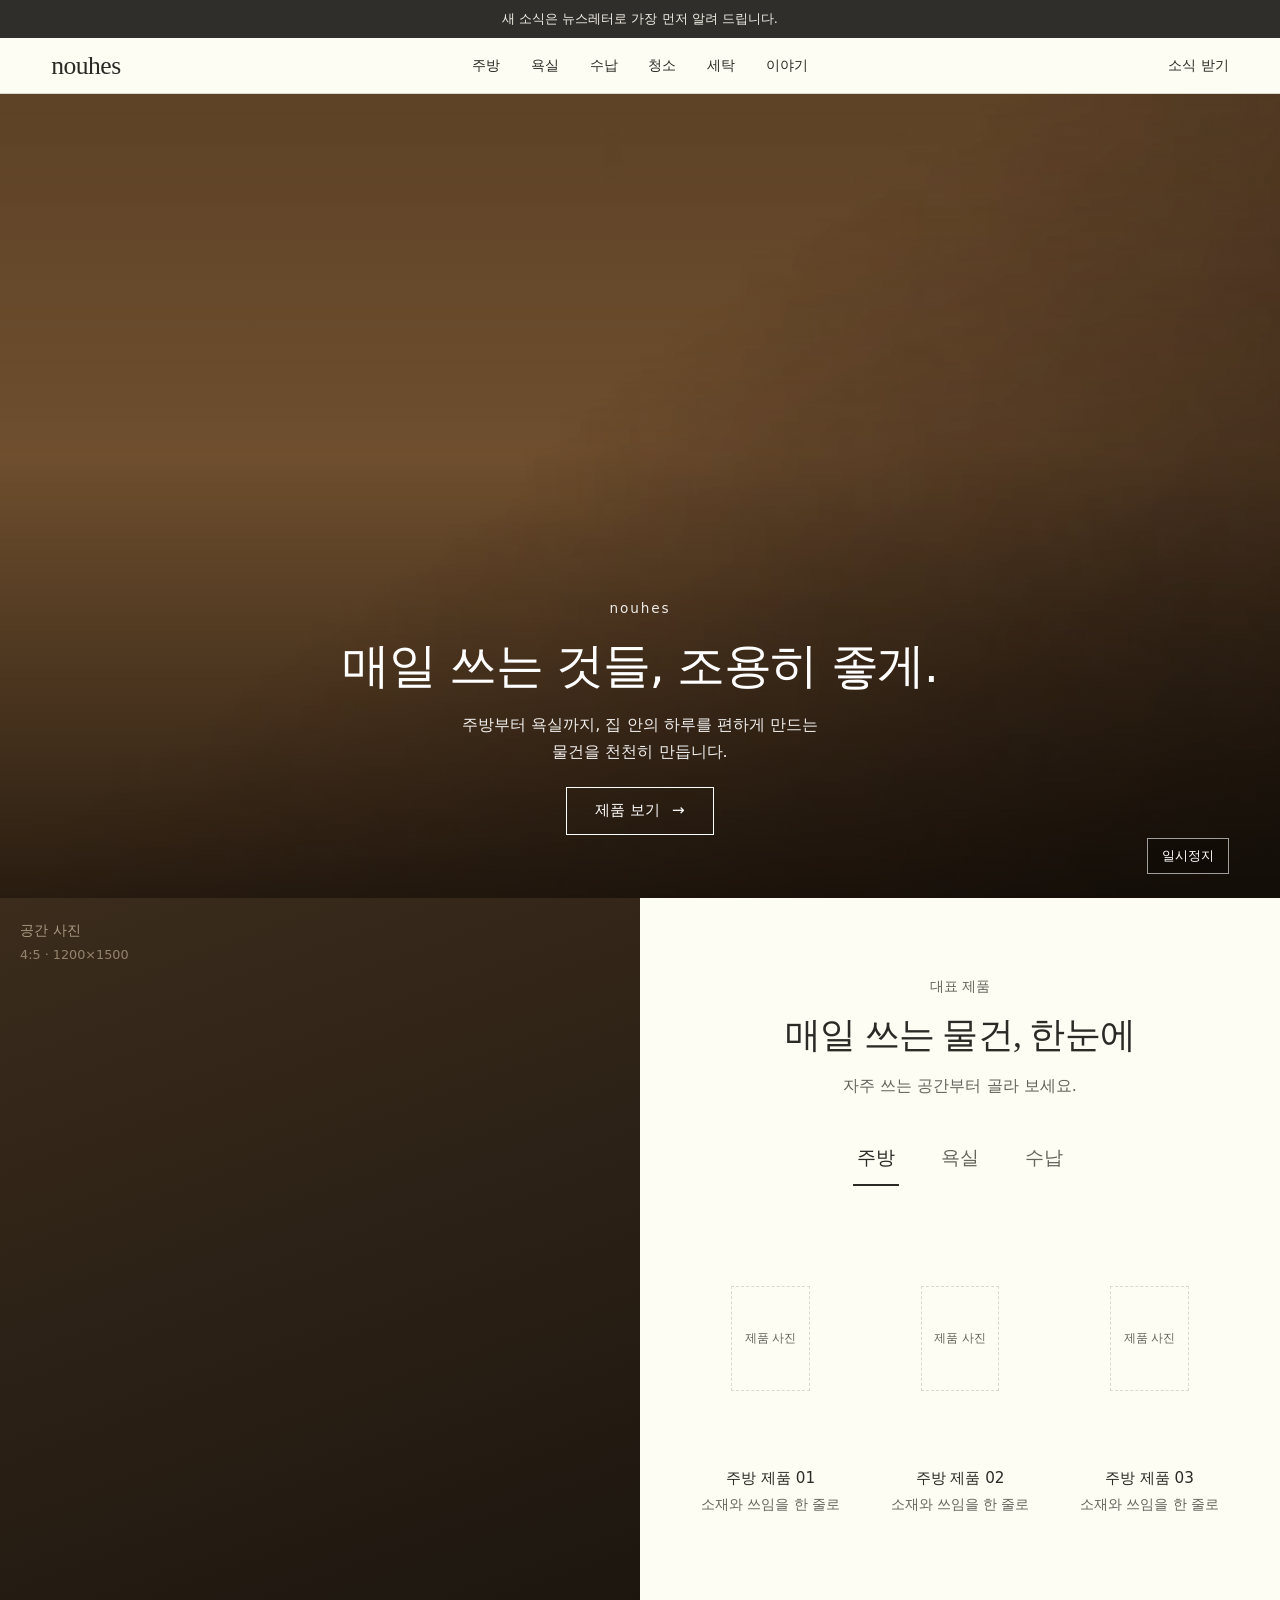
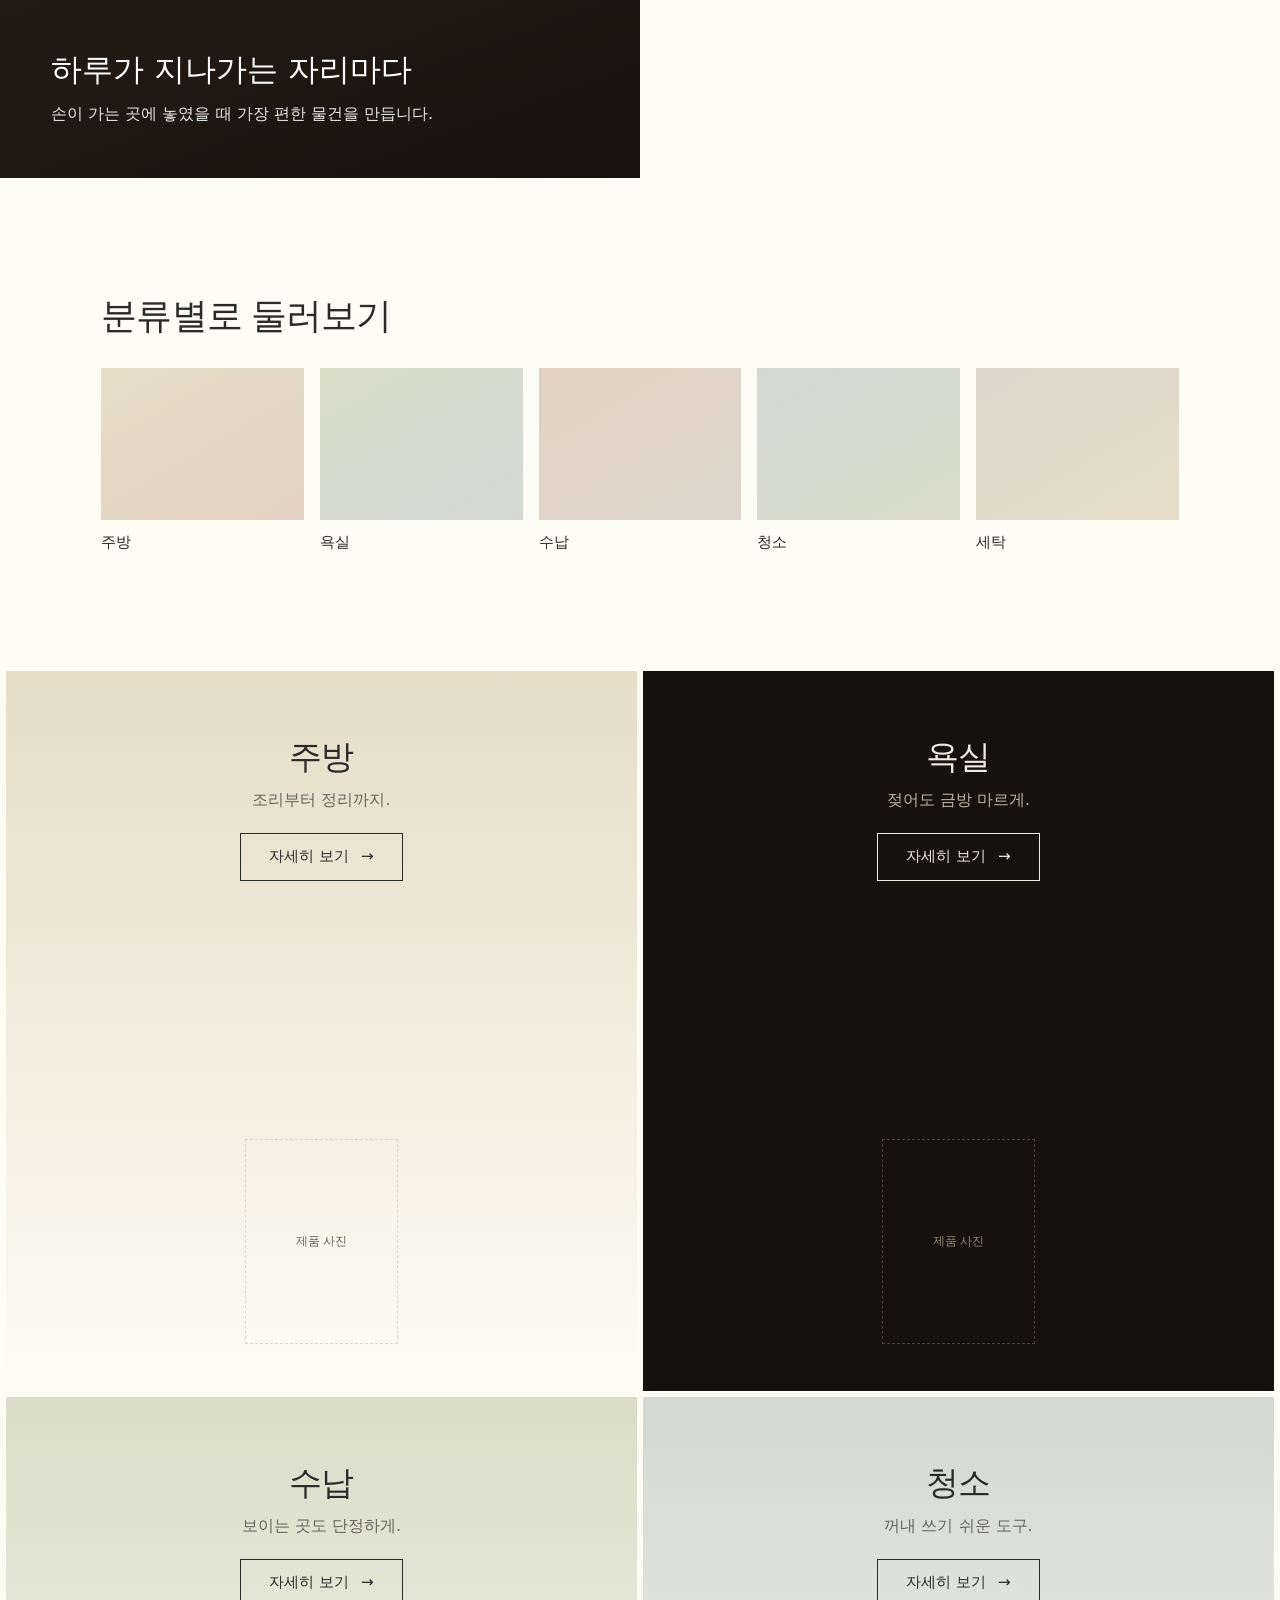
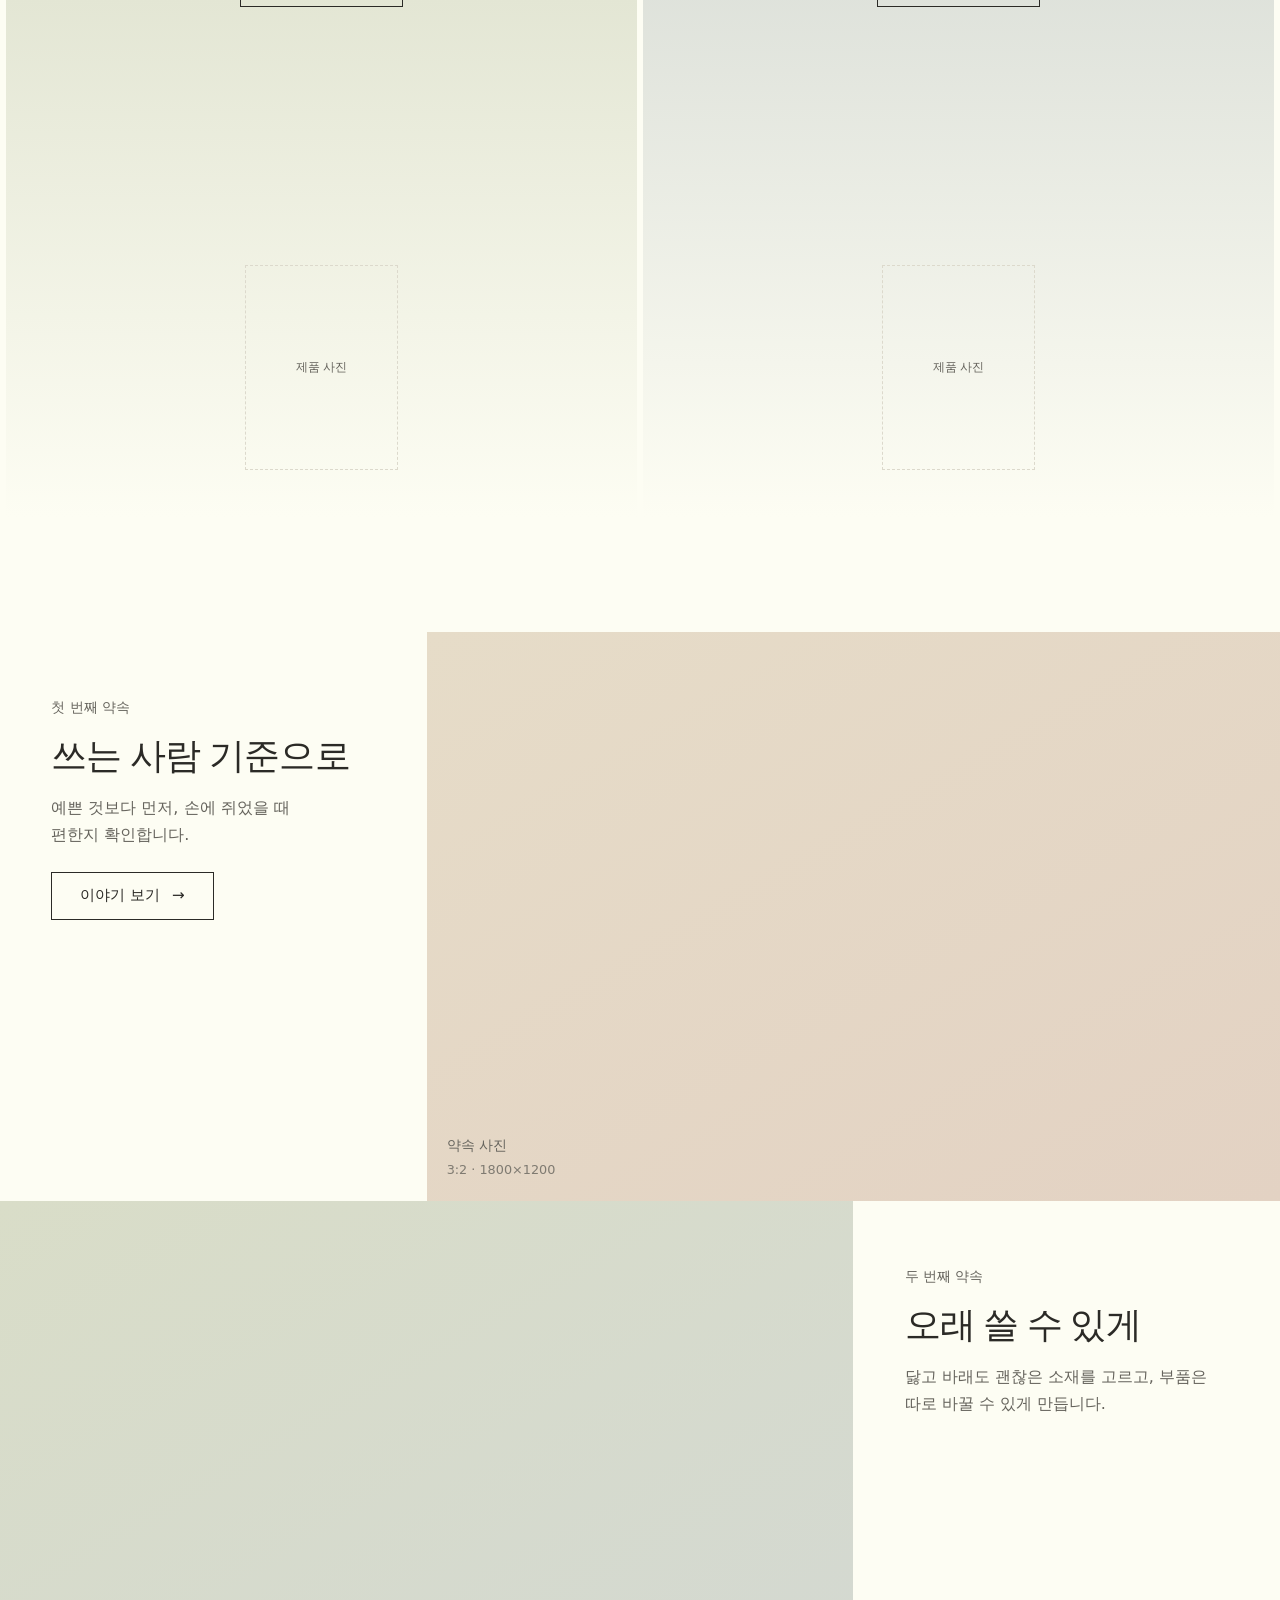
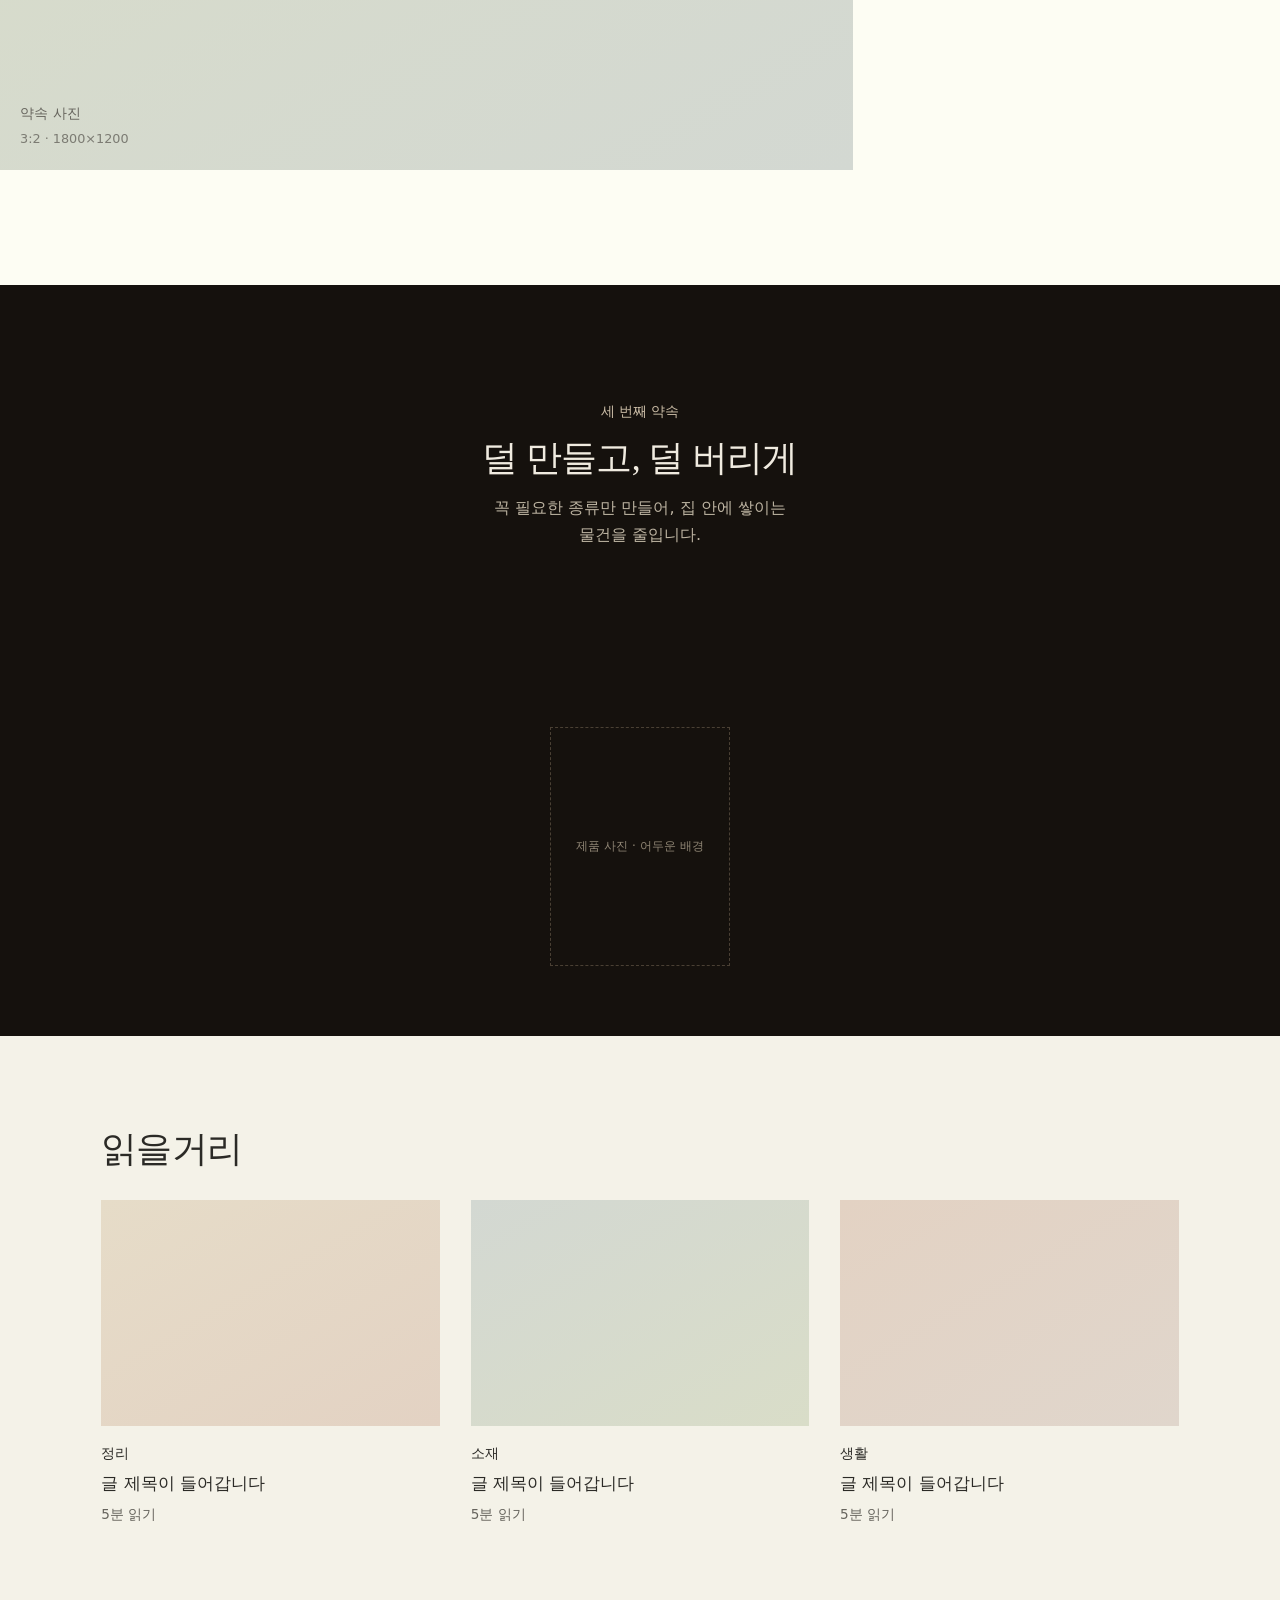
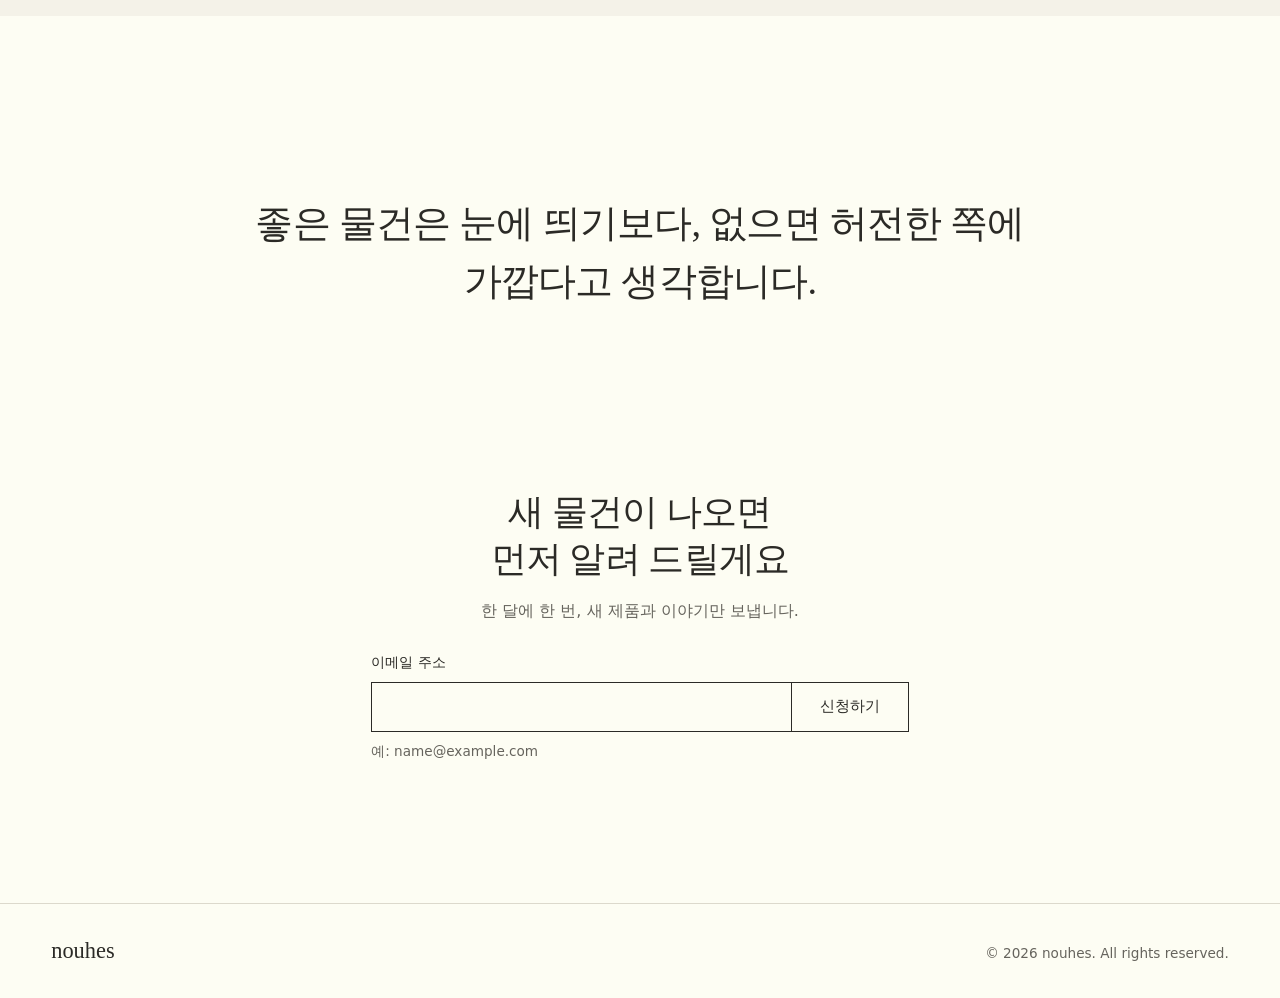
==== commit bacdddb0: "Redesign in Aesop-inspired style: video hero, split module, tabs, large-background tiles Co-Authored" ====
--- a/index.html
+++ b/index.html
@@ -10,100 +10,173 @@
 </head>
 <body>
 
+  <p class="notice">새 소식은 뉴스레터로 가장 먼저 알려 드립니다.</p>
+
   <header class="nav" id="top">
     <a class="nav__logo" href="#top" aria-label="nouhes 홈">nouhes</a>
     <nav class="nav__links" aria-label="주요 메뉴">
-      <a href="#products">제품</a>
-      <a href="#principles">약속</a>
+      <a href="#picks">주방</a>
+      <a href="#picks">욕실</a>
+      <a href="#picks">수납</a>
+      <a href="#browse">청소</a>
+      <a href="#browse">세탁</a>
       <a href="#story">이야기</a>
     </nav>
-    <a class="btn btn--small" href="#news">소식 받기</a>
+    <a class="nav__side" href="#news">소식 받기</a>
   </header>
 
   <main>
-    <!-- 1. HERO: 초대형 제목 + 겹쳐진 사진 두 장 -->
-    <section class="hero">
-      <p class="hero__label">생활용품 브랜드</p>
-      <h1 class="hero__title">매일 쓰는 것들,<br>조용히 <em>좋게.</em></h1>
-      <div class="hero__row">
+    <!-- 1. HERO: 전체 화면 영상 (assets/hero.mp4 · hero.webm 을 실제 영상으로 교체) -->
+    <section class="hero" aria-label="브랜드 소개 영상">
+      <video class="hero__video" id="heroVideo" autoplay muted loop playsinline preload="metadata" poster="assets/hero-poster.jpg">
+        <source src="assets/hero.webm" type="video/webm">
+        <source src="assets/hero.mp4" type="video/mp4">
+      </video>
+      <div class="hero__shade" aria-hidden="true"></div>
+      <div class="hero__copy">
+        <p class="hero__label">nouhes</p>
+        <h1>매일 쓰는 것들, 조용히 좋게.</h1>
         <p class="hero__sub">주방부터 욕실까지, 집 안의 하루를 편하게 만드는 물건을 천천히 만듭니다.</p>
-        <a class="btn" href="#products">제품 보기</a>
+        <a class="btn btn--light" href="#picks">제품 보기<span aria-hidden="true">→</span></a>
       </div>
+      <button class="hero__toggle" id="heroToggle" type="button" aria-label="영상 일시정지">일시정지</button>
+    </section>
 
-      <!-- TODO: 히어로 사진 2장. 큰 사진(4:5, 1200x1500)과 작은 사진(1:1, 800x800) -->
-      <div class="hero__media" aria-hidden="true">
-        <figure class="slot slot--big"><figcaption>대표 제품 사진<span>4:5 · 1200×1500</span></figcaption></figure>
-        <figure class="slot slot--small"><figcaption>사용 장면<span>1:1 · 800×800</span></figcaption></figure>
+    <!-- 2. 좌우 반반: 사진 + 탭이 있는 제품 줄 -->
+    <section class="split" id="picks">
+      <!-- TODO: 공간 사진 (세로 4:5 이상, 1200x1500) -->
+      <figure class="split__photo slot" role="img" aria-label="공간 사진 자리">
+        <figcaption class="slot__cap">공간 사진<span>4:5 · 1200×1500</span></figcaption>
+        <div class="split__over">
+          <h2>하루가 지나가는 자리마다</h2>
+          <p>손이 가는 곳에 놓였을 때 가장 편한 물건을 만듭니다.</p>
+        </div>
+      </figure>
+
+      <div class="split__panel">
+        <p class="label">대표 제품</p>
+        <h2 class="serif">매일 쓰는 물건, 한눈에</h2>
+        <p class="split__lead">자주 쓰는 공간부터 골라 보세요.</p>
+
+        <div class="tabs" role="tablist" aria-label="제품 분류">
+          <button class="tab" role="tab" id="tab-1" aria-selected="true" aria-controls="panel-1" type="button">주방</button>
+          <button class="tab" role="tab" id="tab-2" aria-selected="false" aria-controls="panel-2" type="button" tabindex="-1">욕실</button>
+          <button class="tab" role="tab" id="tab-3" aria-selected="false" aria-controls="panel-3" type="button" tabindex="-1">수납</button>
+        </div>
+
+        <!-- TODO: 제품 사진 (투명 배경 또는 단색 배경, 정사각 1:1, 1000x1000). 제품명과 설명은 임시 문구 -->
+        <div class="products" role="tabpanel" id="panel-1" aria-labelledby="tab-1">
+          <article class="prod"><div class="prod__img"><span>제품 사진</span></div><h3>주방 제품 01</h3><p>소재와 쓰임을 한 줄로</p></article>
+          <article class="prod"><div class="prod__img"><span>제품 사진</span></div><h3>주방 제품 02</h3><p>소재와 쓰임을 한 줄로</p></article>
+          <article class="prod"><div class="prod__img"><span>제품 사진</span></div><h3>주방 제품 03</h3><p>소재와 쓰임을 한 줄로</p></article>
+        </div>
+        <div class="products" role="tabpanel" id="panel-2" aria-labelledby="tab-2" hidden>
+          <article class="prod"><div class="prod__img"><span>제품 사진</span></div><h3>욕실 제품 01</h3><p>소재와 쓰임을 한 줄로</p></article>
+          <article class="prod"><div class="prod__img"><span>제품 사진</span></div><h3>욕실 제품 02</h3><p>소재와 쓰임을 한 줄로</p></article>
+          <article class="prod"><div class="prod__img"><span>제품 사진</span></div><h3>욕실 제품 03</h3><p>소재와 쓰임을 한 줄로</p></article>
+        </div>
+        <div class="products" role="tabpanel" id="panel-3" aria-labelledby="tab-3" hidden>
+          <article class="prod"><div class="prod__img"><span>제품 사진</span></div><h3>수납 제품 01</h3><p>소재와 쓰임을 한 줄로</p></article>
+          <article class="prod"><div class="prod__img"><span>제품 사진</span></div><h3>수납 제품 02</h3><p>소재와 쓰임을 한 줄로</p></article>
+          <article class="prod"><div class="prod__img"><span>제품 사진</span></div><h3>수납 제품 03</h3><p>소재와 쓰임을 한 줄로</p></article>
+        </div>
       </div>
     </section>
 
-    <!-- 2. MARQUEE: 외곽선 글자 띠 -->
-    <section class="marquee" aria-label="제품 분류">
-      <div class="marquee__track" aria-hidden="true">
-        <span>주방</span><span>욕실</span><span>수납</span><span>청소</span><span>세탁</span>
-        <span>주방</span><span>욕실</span><span>수납</span><span>청소</span><span>세탁</span>
-        <span>주방</span><span>욕실</span><span>수납</span><span>청소</span><span>세탁</span>
-        <span>주방</span><span>욕실</span><span>수납</span><span>청소</span><span>세탁</span>
+    <!-- 3. 분류별 둘러보기: 같은 크기 사진 5장 -->
+    <section class="browse section" id="browse">
+      <h2 class="serif">분류별로 둘러보기</h2>
+      <!-- TODO: 분류 사진 5장 (4:3, 900x675) -->
+      <ul class="thumbs" tabindex="0" aria-label="제품 분류">
+        <li><a href="#news"><div class="thumb slot slot--a"></div><span>주방</span></a></li>
+        <li><a href="#news"><div class="thumb slot slot--b"></div><span>욕실</span></a></li>
+        <li><a href="#news"><div class="thumb slot slot--c"></div><span>수납</span></a></li>
+        <li><a href="#news"><div class="thumb slot slot--d"></div><span>청소</span></a></li>
+        <li><a href="#news"><div class="thumb slot slot--e"></div><span>세탁</span></a></li>
+      </ul>
+    </section>
+
+    <!-- 4. 큰 배경 속 작은 제품 2x2 (애플식 구성) -->
+    <section class="tiles" aria-label="추천 제품">
+      <!-- TODO: 제품 사진 4장 (배경 위에 제품이 작게, 1600x1000) -->
+      <article class="tile tile--1">
+        <h3 class="serif">주방</h3><p>조리부터 정리까지.</p>
+        <a class="btn btn--dark" href="#news">자세히 보기<span aria-hidden="true">→</span></a>
+        <div class="tile__prod"><span>제품 사진</span></div>
+      </article>
+      <article class="tile tile--2">
+        <h3 class="serif">욕실</h3><p>젖어도 금방 마르게.</p>
+        <a class="btn btn--dark" href="#news">자세히 보기<span aria-hidden="true">→</span></a>
+        <div class="tile__prod"><span>제품 사진</span></div>
+      </article>
+      <article class="tile tile--3">
+        <h3 class="serif">수납</h3><p>보이는 곳도 단정하게.</p>
+        <a class="btn btn--dark" href="#news">자세히 보기<span aria-hidden="true">→</span></a>
+        <div class="tile__prod"><span>제품 사진</span></div>
+      </article>
+      <article class="tile tile--4">
+        <h3 class="serif">청소</h3><p>꺼내 쓰기 쉬운 도구.</p>
+        <a class="btn btn--dark" href="#news">자세히 보기<span aria-hidden="true">→</span></a>
+        <div class="tile__prod"><span>제품 사진</span></div>
+      </article>
+    </section>
+
+    <!-- 5. 글과 사진이 번갈아 나오는 두 칸 -->
+    <section class="feature">
+      <!-- TODO: 약속 사진 2장 (3:2, 1800x1200) -->
+      <div class="feature__row">
+        <div class="feature__text">
+          <p class="label">첫 번째 약속</p>
+          <h2 class="serif">쓰는 사람 기준으로</h2>
+          <p>예쁜 것보다 먼저, 손에 쥐었을 때 편한지 확인합니다.</p>
+          <a class="btn btn--dark" href="#story">이야기 보기<span aria-hidden="true">→</span></a>
+        </div>
+        <figure class="slot slot--wide" role="img" aria-label="약속 사진 자리"><figcaption class="slot__cap">약속 사진<span>3:2 · 1800×1200</span></figcaption></figure>
+      </div>
+      <div class="feature__row feature__row--flip">
+        <div class="feature__text">
+          <p class="label">두 번째 약속</p>
+          <h2 class="serif">오래 쓸 수 있게</h2>
+          <p>닳고 바래도 괜찮은 소재를 고르고, 부품은 따로 바꿀 수 있게 만듭니다.</p>
+        </div>
+        <figure class="slot slot--wide slot--b" role="img" aria-label="약속 사진 자리"><figcaption class="slot__cap">약속 사진<span>3:2 · 1800×1200</span></figcaption></figure>
       </div>
     </section>
 
-    <!-- 3. PRODUCTS: 가로로 넘겨 보는 큰 카드 (스크롤 스냅) -->
-    <section class="products" id="products">
-      <div class="products__head">
-        <h2>집 안 구석구석</h2>
-        <p>옆으로 넘겨 보세요.</p>
-      </div>
-      <!-- TODO: 카테고리별 사진 5장 (4:5, 1200x1500) -->
-      <ul class="rail" tabindex="0" aria-label="제품 카테고리 목록">
-        <li><a class="card card--1" href="#news"><span class="card__no">01</span><span class="card__name">주방</span><span class="card__note">조리부터 정리까지</span></a></li>
-        <li><a class="card card--2" href="#news"><span class="card__no">02</span><span class="card__name">욕실</span><span class="card__note">젖어도 금방 마르게</span></a></li>
-        <li><a class="card card--3" href="#news"><span class="card__no">03</span><span class="card__name">수납</span><span class="card__note">보이는 곳도 단정하게</span></a></li>
-        <li><a class="card card--4" href="#news"><span class="card__no">04</span><span class="card__name">청소</span><span class="card__note">꺼내 쓰기 쉬운 도구</span></a></li>
-        <li><a class="card card--5" href="#news"><span class="card__no">05</span><span class="card__name">세탁</span><span class="card__note">빨래의 시작과 끝</span></a></li>
-      </ul>
+    <!-- 6. 어두운 전체 폭 모듈 -->
+    <section class="dark" id="story">
+      <p class="label label--light">세 번째 약속</p>
+      <h2 class="serif">덜 만들고, 덜 버리게</h2>
+      <p>꼭 필요한 종류만 만들어, 집 안에 쌓이는 물건을 줄입니다.</p>
+      <div class="dark__prod"><span>제품 사진 · 어두운 배경</span></div>
     </section>
 
-    <!-- 4. PRINCIPLES: 왼쪽 제목 고정 + 오른쪽 큰 문장 -->
-    <section class="principles" id="principles">
-      <h2 class="principles__title">nouhes의<br>세 가지 약속</h2>
-      <ol class="pledges">
-        <li class="pledge">
-          <span class="pledge__no">01</span>
-          <h3>쓰는 사람 기준으로</h3>
-          <p>예쁜 것보다 먼저, 손에 쥐었을 때 편한지 확인합니다.</p>
-        </li>
-        <li class="pledge">
-          <span class="pledge__no">02</span>
-          <h3>오래 쓸 수 있게</h3>
-          <p>닳고 바래도 괜찮은 소재를 고르고, 부품은 따로 바꿀 수 있게 만듭니다.</p>
-        </li>
-        <li class="pledge">
-          <span class="pledge__no">03</span>
-          <h3>덜 만들고 덜 버리게</h3>
-          <p>꼭 필요한 종류만 만들어, 집 안에 쌓이는 물건을 줄입니다.</p>
-        </li>
-      </ol>
+    <!-- 7. 읽을거리 -->
+    <section class="reading">
+      <div class="section">
+        <h2 class="serif">읽을거리</h2>
+        <!-- TODO: 글 3편의 사진과 제목 (임시 문구. 실제 글로 교체) -->
+        <ul class="cards">
+          <li><a href="#news"><div class="slot slot--a"></div><p class="cards__tag">정리</p><h3>글 제목이 들어갑니다</h3><p class="cards__meta">5분 읽기</p></a></li>
+          <li><a href="#news"><div class="slot slot--d"></div><p class="cards__tag">소재</p><h3>글 제목이 들어갑니다</h3><p class="cards__meta">5분 읽기</p></a></li>
+          <li><a href="#news"><div class="slot slot--c"></div><p class="cards__tag">생활</p><h3>글 제목이 들어갑니다</h3><p class="cards__meta">5분 읽기</p></a></li>
+        </ul>
+      </div>
     </section>
 
-    <!-- 5. STORY: 어두운 띠 + 스크롤하면 글자가 하나씩 켜지는 문장 -->
-    <section class="story" id="story">
-      <p class="story__text" data-lit>좋은 물건은 눈에 띄기보다, 없으면 허전한 쪽에 가깝다고 생각합니다.</p>
-      <!-- TODO: 브랜드 이야기 와이드 사진 (16:9, 2000x1125) -->
-      <figure class="slot slot--wide" role="img" aria-label="브랜드 이야기 사진 자리">
-        <figcaption>브랜드 이야기 사진<span>16:9 · 2000×1125</span></figcaption>
-      </figure>
+    <!-- 8. 한 문장 + 소식 받기 -->
+    <section class="quote">
+      <p class="serif">좋은 물건은 눈에 띄기보다, 없으면 허전한 쪽에 가깝다고 생각합니다.</p>
     </section>
 
-    <!-- 6. NEWSLETTER: 큰 글자 + 알약형 입력 -->
     <section class="news" id="news">
-      <h2>새 물건이 나오면<br>먼저 알려 드릴게요</h2>
+      <h2 class="serif">새 물건이 나오면 먼저 알려 드릴게요</h2>
       <p class="news__sub">한 달에 한 번, 새 제품과 이야기만 보냅니다.</p>
       <form class="form" novalidate>
         <label for="email">이메일 주소</label>
         <div class="form__row">
-          <input id="email" name="email" type="email" autocomplete="email" inputmode="email"
-                 aria-describedby="email-help email-error" required>
-          <button class="btn" type="submit">신청하기</button>
+          <input id="email" name="email" type="email" autocomplete="email" inputmode="email" aria-describedby="email-help email-error" required>
+          <button class="btn btn--dark" type="submit">신청하기</button>
         </div>
         <p class="form__help" id="email-help">예: name@example.com</p>
         <p class="form__error" id="email-error" role="alert" hidden></p>
@@ -113,8 +186,8 @@
   </main>
 
   <footer class="footer">
+    <p class="footer__logo">nouhes</p>
     <p class="footer__copy">&copy; 2026 nouhes. All rights reserved.</p>
-    <p class="footer__mark" aria-hidden="true">nouhes</p>
   </footer>
 
   <script src="main.js"></script>
--- a/style.css
+++ b/style.css
@@ -1,234 +1,256 @@
-/* nouhes 메인 페이지 (2차 디자인)
-   팔레트: 차가운 오프화이트 + 먹색 + 주황 포인트 1색
-   모서리 규칙: 버튼·입력·메뉴 = 알약형(999px), 사진·카드 = 28px. 이 두 가지만 사용.
-   글꼴: 기기에 설치된 Pretendard 가 있으면 사용하고, 없으면 시스템 한글 글꼴을 씁니다. */
+/* nouhes 메인 페이지 (3차 디자인)
+   색과 분위기: 에이솝처럼 상아빛 바탕 + 먹색 글자 + 갈색 포인트 1색
+   구성: 에이솝식 모듈(전체 폭 영상, 좌우 반반, 글/사진 번갈아) + 애플식 큰 배경 속 작은 제품
+   모서리: 어디에도 둥근 모서리를 쓰지 않습니다 (직각 + 1px 테두리 버튼)
+   글꼴: 제목은 얇은 명조(세리프), 나머지는 고딕. 기기에 설치된 글꼴을 순서대로 사용합니다. */
 
 :root {
-  --bg: #f2f4f3;
-  --surface: #e6eae9;
-  --ink: #101416;
-  --ink-soft: #4b565a;
-  --line: #d2d9d8;
-  --accent: #e2552e;
-  --accent-ink: #ffffff;
-  --band: #101416;
-  --band-ink: #f2f4f3;
-  --tint-1: #d3ddd9;
-  --tint-2: #d9dfe9;
-  --tint-3: #e6dfd9;
-  --tint-4: #d8e2d0;
-  --tint-5: #dfdbe9;
-
-  --ease-out: cubic-bezier(0.23, 1, 0.32, 1);
-  --pill: 999px;
-  --radius: 28px;
-  --gutter: clamp(20px, 5vw, 72px);
-  --max: 1360px;
-  --font: "Pretendard Variable", Pretendard, "Apple SD Gothic Neo", "Noto Sans KR",
-          "Malgun Gothic", system-ui, sans-serif;
+  --bg: #fdfdf3;
+  --band: #f4f2e8;
+  --ink: #2b2a26;
+  --soft: #66645d;
+  --line: #dcd9cc;
+  --brown: #8a5a2b;
+  --dark: #15110d;
+  --dark-ink: #f0ebe0;
+  --notice: #2f2e2b;
+  --t-a: #e6dcc8;
+  --t-b: #d9ddc8;
+  --t-c: #e3d2c3;
+  --t-d: #d3d8d2;
+  --t-e: #e0d6cc;
+
+  --ease: cubic-bezier(0.23, 1, 0.32, 1);
+  --sans: "Pretendard Variable", Pretendard, "Apple SD Gothic Neo", "Noto Sans KR", "Malgun Gothic", system-ui, sans-serif;
+  --serif: "Noto Serif KR", "Nanum Myeongjo", "Batang", "Times New Roman", serif;
+  --pad: clamp(20px, 4vw, 56px);
 }
 
 @media (prefers-color-scheme: dark) {
   :root {
-    --bg: #0e1214;
-    --surface: #182023;
-    --ink: #eef2f1;
-    --ink-soft: #a7b2b6;
-    --line: #273135;
-    --accent: #ee6b45;
-    --accent-ink: #101416;
-    --band: #182023;
-    --band-ink: #eef2f1;
-    --tint-1: #1b2826;
-    --tint-2: #1c2330;
-    --tint-3: #2a2421;
-    --tint-4: #212a1d;
-    --tint-5: #25212e;
+    --bg: #14120f;
+    --band: #1c1914;
+    --ink: #efece2;
+    --soft: #a8a498;
+    --line: #34302a;
+    --brown: #d3a06b;
+    --dark: #0b0907;
+    --notice: #26231f;
+    --t-a: #2b251c;
+    --t-b: #242a1f;
+    --t-c: #2d241e;
+    --t-d: #1f2523;
+    --t-e: #2a2520;
   }
 }
 
 *, *::before, *::after { box-sizing: border-box; }
-html { scroll-behavior: smooth; scroll-padding-top: 96px; }
+html { scroll-behavior: smooth; scroll-padding-top: 110px; }
 body {
   margin: 0; background: var(--bg); color: var(--ink);
-  font-family: var(--font); font-size: 17px; line-height: 1.65;
+  font-family: var(--sans); font-size: 16px; line-height: 1.7;
   word-break: keep-all; -webkit-font-smoothing: antialiased; overflow-x: clip;
 }
-h1, h2, h3, p, ul, ol, figure { margin: 0; padding: 0; }
-ul, ol { list-style: none; }
+h1, h2, h3, p, ul, figure { margin: 0; padding: 0; }
+ul { list-style: none; }
 a { color: inherit; text-decoration: none; }
-:focus-visible { outline: 2px solid var(--accent); outline-offset: 3px; border-radius: 8px; }
-h1, h2, h3 { font-weight: 800; letter-spacing: -0.045em; line-height: 1.12; text-wrap: balance; }
+:focus-visible { outline: 2px solid var(--brown); outline-offset: 3px; }
 p { text-wrap: pretty; }
-h2 { font-size: clamp(2rem, 4.6vw, 3.75rem); }
-h3 { font-size: clamp(1.4rem, 2.4vw, 1.9rem); }
-.section { max-width: var(--max); margin-inline: auto; padding-inline: var(--gutter); }
-
-/* 버튼 */
+h1, h2, h3 { text-wrap: balance; font-weight: 500; line-height: 1.3; }
+.serif { font-family: var(--serif); font-weight: 300; letter-spacing: -0.02em; }
+h2.serif { font-size: clamp(1.7rem, 2.8vw, 2.4rem); }
+.label { font-size: 0.85rem; color: var(--soft); }
+.label--light { color: #cdbfa8; }
+.section { max-width: 1180px; margin-inline: auto; padding-inline: var(--pad); }
+
+/* 버튼: 직각 + 1px 테두리 */
 .btn {
-  display: inline-flex; align-items: center; justify-content: center;
-  min-height: 52px; padding: 0 30px; border: 0; border-radius: var(--pill);
-  background: var(--accent); color: var(--accent-ink);
-  font: inherit; font-weight: 700; white-space: nowrap; cursor: pointer;
-  transition: transform 160ms var(--ease-out), filter 150ms ease;
-}
-.btn:active { transform: scale(0.96); }
-.btn--small { min-height: 40px; padding: 0 20px; font-size: 0.95rem; }
-@media (hover: hover) { .btn:hover { filter: brightness(1.07); } }
-
-/* 메뉴: 떠 있는 알약형 */
+  display: inline-flex; align-items: center; justify-content: center; gap: 12px;
+  min-height: 48px; padding: 0 28px; border: 1px solid currentColor; background: transparent;
+  font: inherit; font-size: 0.95rem; white-space: nowrap; cursor: pointer; color: var(--ink);
+  transition: background-color 200ms var(--ease), color 200ms var(--ease), transform 160ms var(--ease);
+}
+.btn:active { transform: scale(0.98); }
+.btn--light { color: #fff; }
+@media (hover: hover) {
+  .btn--dark:hover { background: var(--ink); color: var(--bg); }
+  .btn--light:hover { background: #fff; color: #15110d; }
+}
+
+/* 안내 띠와 메뉴 */
+.notice { background: var(--notice); color: #f3efe4; text-align: center; font-size: 0.8rem; padding: 10px var(--pad); line-height: 1.4; }
 .nav {
-  position: fixed; z-index: 20; top: 14px; left: 50%; translate: -50% 0;
-  width: min(calc(100% - 28px), 760px); height: 60px;
-  display: flex; align-items: center; justify-content: space-between; gap: 12px;
-  padding: 0 10px 0 24px; border-radius: var(--pill);
-  background: color-mix(in srgb, var(--bg) 78%, transparent);
-  backdrop-filter: blur(16px) saturate(1.4);
-  border: 1px solid var(--line);
-}
-.nav__logo { font-weight: 800; font-size: 1.25rem; letter-spacing: -0.05em; }
-.nav__links { display: flex; gap: clamp(14px, 3vw, 30px); font-size: 0.95rem; white-space: nowrap; margin-left: auto; margin-right: 8px; }
-.nav__links a { color: var(--ink-soft); transition: color 150ms ease; }
-@media (hover: hover) { .nav__links a:hover { color: var(--ink); } }
-@media (max-width: 520px) { .nav__links { display: none; } }
-
-/* 사진 자리 (실제 사진으로 교체) */
+  position: sticky; top: 0; z-index: 20;
+  display: grid; grid-template-columns: 1fr auto 1fr; align-items: center; gap: 16px;
+  height: 56px; padding: 0 var(--pad);
+  background: var(--bg); border-bottom: 1px solid var(--line);
+}
+.nav__logo { font-family: var(--serif); font-size: 1.6rem; font-weight: 400; letter-spacing: -0.02em; justify-self: start; }
+.nav__links { display: flex; gap: clamp(14px, 2.4vw, 32px); font-size: 0.9rem; white-space: nowrap; }
+.nav__links a, .nav__side { position: relative; }
+.nav__side { justify-self: end; font-size: 0.9rem; }
+.nav__links a::after, .nav__side::after {
+  content: ""; position: absolute; left: 0; right: 0; bottom: -4px; height: 1px; background: currentColor;
+  transform: scaleX(0); transform-origin: left; transition: transform 220ms var(--ease);
+}
+@media (hover: hover) { .nav__links a:hover::after, .nav__side:hover::after { transform: scaleX(1); } }
+@media (max-width: 820px) {
+  .nav { height: auto; grid-template-columns: 1fr auto; padding-block: 10px; row-gap: 8px; }
+  .nav__links { grid-column: 1 / -1; grid-row: 2; overflow-x: auto; scrollbar-width: none; padding-bottom: 4px; }
+}
+
+/* 사진 자리 */
 .slot {
-  position: relative; display: flex; align-items: flex-end; overflow: hidden;
-  border-radius: var(--radius); border: 1px dashed var(--line);
-  background: linear-gradient(145deg, var(--tint-1), var(--tint-2));
-}
-.slot figcaption { padding: 22px; font-weight: 700; color: var(--ink-soft); display: grid; gap: 2px; }
-.slot figcaption span { font-weight: 400; font-size: 0.85rem; opacity: 0.8; }
-
-/* HERO */
-.hero {
-  position: relative; max-width: var(--max); margin-inline: auto;
-  padding: 132px var(--gutter) 72px; display: grid; gap: 28px;
-}
-.hero__label { font-size: 0.9rem; font-weight: 700; color: var(--accent); letter-spacing: 0.08em; }
-.hero__title { font-size: clamp(2.8rem, 9.2vw, 8rem); line-height: 1.02; letter-spacing: -0.06em; }
-.hero__title em { font-style: normal; color: var(--accent); }
-.hero__row { display: flex; align-items: center; gap: 28px; flex-wrap: wrap; }
-.hero__sub { color: var(--ink-soft); max-width: 34ch; font-size: 1.05rem; }
-.hero__media { position: relative; display: grid; grid-template-columns: 1.35fr 0.65fr; gap: 16px; margin-top: 24px; align-items: end; }
-.slot--big { aspect-ratio: 16 / 10; }
-.slot--small { aspect-ratio: 1; background: linear-gradient(145deg, var(--tint-3), var(--tint-5)); }
+  position: relative; background: linear-gradient(150deg, var(--t-a), var(--t-c));
+  display: flex; align-items: flex-end; overflow: hidden;
+}
+.slot--b { background: linear-gradient(150deg, var(--t-b), var(--t-d)); }
+.slot--c { background: linear-gradient(150deg, var(--t-c), var(--t-e)); }
+.slot--d { background: linear-gradient(150deg, var(--t-d), var(--t-b)); }
+.slot--e { background: linear-gradient(150deg, var(--t-e), var(--t-a)); }
+.slot--wide { aspect-ratio: 3 / 2; }
+.slot__cap { padding: 20px; font-size: 0.9rem; color: var(--soft); display: grid; gap: 2px; }
+.slot__cap span { font-size: 0.8rem; opacity: 0.8; }
+
+/* 1. 영상 첫 화면 */
+.hero { position: relative; height: calc(100svh - 96px); min-height: 520px; max-height: 920px; overflow: hidden; background: #15110d; color: #fff; }
+.hero__video { position: absolute; inset: 0; width: 100%; height: 100%; object-fit: cover; }
+.hero__shade { position: absolute; inset: 0; background: linear-gradient(to top, rgba(10, 7, 4, 0.72), rgba(10, 7, 4, 0.1) 55%, rgba(10, 7, 4, 0.25)); }
+.hero__copy { position: absolute; left: 50%; bottom: clamp(36px, 7vh, 72px); translate: -50% 0; width: min(92%, 660px); text-align: center; display: grid; gap: 14px; justify-items: center; }
+.hero__label { font-size: 0.85rem; letter-spacing: 0.14em; opacity: 0.9; }
+.hero h1 { font-size: clamp(1.9rem, 3.8vw, 3rem); letter-spacing: -0.03em; }
+.hero__sub { opacity: 0.92; max-width: 40ch; }
+.hero__copy .btn { margin-top: 8px; }
+.hero__toggle {
+  position: absolute; right: var(--pad); bottom: 24px; min-height: 36px; padding: 0 14px;
+  border: 1px solid rgba(255, 255, 255, 0.6); background: rgba(10, 7, 4, 0.35); color: #fff;
+  font: inherit; font-size: 0.8rem; cursor: pointer; transition: background-color 200ms var(--ease);
+}
+@media (hover: hover) { .hero__toggle:hover { background: rgba(255, 255, 255, 0.2); } }
+@media (max-width: 820px) { .hero { height: calc(100svh - 130px); } .hero__toggle { bottom: auto; top: 16px; } }
+
+/* 2. 좌우 반반 */
+.split { display: grid; grid-template-columns: 1fr 1fr; min-height: min(100svh, 880px); }
+.split__photo { background: linear-gradient(160deg, #3b2c1c, #17120d); min-height: 560px; }
+.split__photo .slot__cap { position: absolute; top: 0; left: 0; color: #a99a82; }
+.split__over { position: relative; padding: clamp(24px, 4vw, 56px); color: #fff; display: grid; gap: 10px; max-width: 520px; }
+.split__over h2 { font-size: clamp(1.5rem, 2.4vw, 2rem); }
+.split__over p { opacity: 0.9; }
+.split__panel { padding: clamp(48px, 6vw, 88px) clamp(20px, 3.5vw, 56px); display: grid; align-content: start; justify-items: center; text-align: center; gap: 14px; }
+.split__lead { color: var(--soft); max-width: 36ch; }
+.tabs { display: flex; gap: clamp(20px, 3vw, 40px); margin-top: 20px; }
+.tab {
+  position: relative; border: 0; background: none; padding: 8px 4px 12px; font: inherit; font-size: 1.2rem;
+  color: var(--soft); cursor: pointer; transition: color 200ms var(--ease);
+}
+.tab::after { content: ""; position: absolute; left: 0; right: 0; bottom: 0; height: 2px; background: var(--ink); transform: scaleX(0); transition: transform 240ms var(--ease); }
+.tab[aria-selected="true"] { color: var(--ink); }
+.tab[aria-selected="true"]::after { transform: scaleX(1); }
+.products { width: 100%; display: grid; grid-template-columns: repeat(3, 1fr); gap: clamp(8px, 1.4vw, 20px); margin-top: 24px; }
+.products[hidden] { display: none; }
+.prod h3 { font-size: 0.95rem; margin-top: 16px; }
+.prod p { color: var(--soft); font-size: 0.85rem; margin-top: 4px; }
+.prod__img { aspect-ratio: 3 / 4; display: grid; place-items: center; }
+.prod__img span, .tile__prod span, .dark__prod span {
+  display: grid; place-items: center; text-align: center; padding: 10px; font-size: 0.75rem; color: var(--soft);
+  border: 1px dashed var(--line); width: 46%; aspect-ratio: 3 / 4;
+}
+@media (max-width: 900px) {
+  .split { grid-template-columns: 1fr; }
+  .split__photo { min-height: 62svh; }
+}
+@media (max-width: 520px) { .products { grid-template-columns: repeat(3, minmax(0, 1fr)); } .prod h3 { font-size: 0.8rem; } .prod p { display: none; } }
+
+/* 3. 분류별 */
+.browse { padding-top: clamp(72px, 9vw, 120px); }
+.thumbs { display: grid; grid-template-columns: repeat(5, 1fr); gap: 16px; margin-top: 28px; }
+.thumb { aspect-ratio: 4 / 3; transition: opacity 200ms var(--ease); }
+.thumbs span { display: block; margin-top: 10px; font-size: 0.95rem; }
+@media (hover: hover) { .thumbs a:hover .thumb { opacity: 0.82; } }
 @media (max-width: 760px) {
-  .hero { padding-top: 112px; }
-  .hero__media { grid-template-columns: 1fr 0.55fr; }
-  .slot--big { aspect-ratio: 4 / 5; }
-  .slot--small { aspect-ratio: 4 / 5; }
-  .slot figcaption { padding: 14px; font-size: 0.85rem; }
-}
-
-/* 글자 띠 */
-.marquee { overflow: hidden; padding: 28px 0; border-block: 1px solid var(--line); }
-.marquee__track { display: flex; width: max-content; animation: slide 40s linear infinite; }
-.marquee span {
-  font-size: clamp(3rem, 8vw, 6.5rem); font-weight: 800; letter-spacing: -0.05em; line-height: 1.1;
-  color: transparent; -webkit-text-stroke: 1.5px var(--ink-soft); padding-inline: 0.5em;
-}
-.marquee span:nth-child(5n+3) { color: var(--accent); -webkit-text-stroke: 0; }
-@keyframes slide { to { transform: translateX(-25%); } }
-
-/* PRODUCTS: 가로 스냅 */
-.products { padding-top: 120px; }
-.products__head {
-  max-width: var(--max); margin-inline: auto; padding-inline: var(--gutter);
-  display: flex; align-items: baseline; justify-content: space-between; gap: 16px; flex-wrap: wrap;
-}
-.products__head p { color: var(--ink-soft); }
-.rail {
-  display: flex; gap: 16px; margin-top: 40px;
-  padding: 4px var(--gutter) 20px; overflow-x: auto;
-  scroll-snap-type: x mandatory; scroll-padding-inline: var(--gutter);
-  scrollbar-width: thin; scrollbar-color: var(--line) transparent;
-}
-.rail > li { flex: 0 0 clamp(260px, 30vw, 400px); scroll-snap-align: start; }
-.card {
-  position: relative; display: flex; flex-direction: column; justify-content: flex-end; gap: 4px;
-  aspect-ratio: 4 / 5; padding: 28px; border-radius: var(--radius); overflow: hidden;
-  transition: transform 220ms var(--ease-out);
-}
-.card:active { transform: scale(0.98); }
-.card__no { position: absolute; top: 24px; left: 28px; font-weight: 700; font-size: 0.9rem; color: var(--ink-soft); font-variant-numeric: tabular-nums; }
-.card__name { font-size: clamp(2rem, 3.4vw, 2.8rem); font-weight: 800; letter-spacing: -0.05em; line-height: 1.1; }
-.card__note { color: var(--ink-soft); }
-.card--1 { background: var(--tint-1); } .card--2 { background: var(--tint-2); }
-.card--3 { background: var(--tint-3); } .card--4 { background: var(--tint-4); }
-.card--5 { background: var(--tint-5); }
-@media (hover: hover) { .card:hover { transform: translateY(-6px); } }
-
-/* PRINCIPLES: 왼쪽 제목 고정 */
-.principles {
-  max-width: var(--max); margin-inline: auto; padding: 140px var(--gutter) 0;
-  display: grid; grid-template-columns: 0.8fr 1.2fr; gap: clamp(32px, 6vw, 96px); align-items: start;
-}
-.principles__title { position: sticky; top: 110px; font-size: clamp(2.2rem, 5vw, 4.4rem); }
-.pledges { display: grid; }
-.pledge { padding: clamp(32px, 6vw, 72px) 0; border-top: 1px solid var(--line); display: grid; gap: 14px; }
-.pledge:last-child { border-bottom: 1px solid var(--line); }
-.pledge__no { color: var(--accent); font-weight: 800; font-variant-numeric: tabular-nums; }
-.pledge p { color: var(--ink-soft); max-width: 40ch; font-size: 1.1rem; }
-@media (max-width: 900px) {
-  .principles { grid-template-columns: 1fr; padding-top: 100px; }
-  .principles__title { position: static; }
-}
-
-/* STORY: 어두운 띠 */
-.story {
-  margin: 140px 0 0; padding: clamp(80px, 12vw, 160px) var(--gutter);
-  background: var(--band); color: var(--band-ink); display: grid; gap: clamp(48px, 8vw, 96px);
-  justify-items: center;
-}
-.story__text {
-  justify-self: start; max-width: 18em; font-size: clamp(1.9rem, 4.6vw, 3.8rem); font-weight: 800;
-  letter-spacing: -0.05em; line-height: 1.3; text-wrap: balance;
-}
-.story__text .w { opacity: 0.25; transition: opacity 400ms var(--ease-out); }
-.story__text .w.on { opacity: 1; }
-.story .slot { width: min(100%, var(--max)); aspect-ratio: 16 / 9; border-color: #ffffff22; }
-
-/* NEWSLETTER */
-.news { max-width: 900px; margin-inline: auto; padding: clamp(100px, 14vw, 180px) var(--gutter); display: grid; gap: 20px; justify-items: center; text-align: center; }
-.news h2 { font-size: clamp(2.2rem, 5.6vw, 4.6rem); }
-.news__sub { color: var(--ink-soft); }
-.form { display: grid; gap: 10px; width: 100%; max-width: 560px; margin-top: 12px; text-align: left; }
-.form label { font-weight: 700; font-size: 0.95rem; padding-left: 20px; }
-.form__row { display: flex; gap: 10px; padding: 6px; border-radius: var(--pill); background: var(--surface); border: 1px solid var(--line); transition: border-color 150ms ease; }
-.form__row:focus-within { border-color: var(--ink); }
-.form input {
-  flex: 1; min-width: 0; min-height: 48px; padding: 0 18px; border: 0; background: transparent;
-  font: inherit; color: var(--ink); outline: none;
-}
-.form__help, .form__error, .form__ok { padding-left: 20px; font-size: 0.9rem; }
-.form__help { color: var(--ink-soft); }
-.form__error { color: var(--accent); font-weight: 700; }
-.form__ok { font-weight: 700; }
-.form__row:has(input[aria-invalid="true"]) { border-color: var(--accent); }
-@media (max-width: 520px) {
-  .form__row { flex-direction: column; border-radius: var(--radius); padding: 8px; }
-  .form input { padding: 0 12px; }
-}
-
-/* 푸터: 큰 글자 */
-.footer { overflow: hidden; border-top: 1px solid var(--line); padding: 28px var(--gutter) 0; }
-.footer__copy { color: var(--ink-soft); font-size: 0.875rem; }
-.footer__mark {
-  font-size: min(21.5vw, 19rem); font-weight: 800; letter-spacing: -0.07em; line-height: 0.8;
-  margin: 24px 0 -0.08em -0.04em; color: var(--ink); user-select: none; white-space: nowrap;
-}
+  .thumbs { display: flex; overflow-x: auto; scroll-snap-type: x mandatory; gap: 12px; margin-right: calc(var(--pad) * -1); padding-right: var(--pad); scrollbar-width: none; }
+  .thumbs li { flex: 0 0 62%; scroll-snap-align: start; }
+}
+
+/* 4. 큰 배경 속 작은 제품 (2x2, 타일 사이는 얇게) */
+.tiles { display: grid; grid-template-columns: 1fr 1fr; gap: 6px; margin-top: clamp(72px, 9vw, 120px); padding-inline: 6px; }
+.tile {
+  min-height: clamp(520px, 62vw, 720px); padding: clamp(40px, 5vw, 64px) 20px 0;
+  display: flex; flex-direction: column; align-items: center; text-align: center; gap: 8px;
+  background: linear-gradient(180deg, var(--t-a), var(--bg));
+}
+.tile h3 { font-size: clamp(1.6rem, 2.6vw, 2.2rem); }
+.tile p { color: var(--soft); }
+.tile .btn { margin-top: 12px; }
+.tile__prod { margin-top: auto; width: 100%; display: grid; place-items: end center; padding-bottom: 8%; min-height: 40%; }
+.tile__prod span { width: 26%; min-width: 96px; }
+.tile--2 { background: var(--dark); color: var(--dark-ink); }
+.tile--2 p { color: #bdb4a2; }
+.tile--2 .btn { color: var(--dark-ink); }
+.tile--2 .tile__prod span { border-color: #4a4034; color: #8f8574; }
+@media (hover: hover) { .tile--2 .btn:hover { background: var(--dark-ink); color: var(--dark); } }
+.tile--3 { background: linear-gradient(180deg, var(--t-b), var(--bg)); }
+.tile--4 { background: linear-gradient(180deg, var(--t-d), var(--bg)); }
+@media (max-width: 760px) { .tiles { grid-template-columns: 1fr; } .tile { min-height: 520px; } }
+
+/* 5. 글/사진 번갈아 */
+.feature { margin-top: clamp(72px, 9vw, 120px); display: grid; gap: 0; }
+.feature__row { display: grid; grid-template-columns: minmax(280px, 1fr) 2fr; align-items: start; }
+.feature__row--flip { grid-template-columns: 2fr minmax(280px, 1fr); }
+.feature__row--flip .slot { order: -1; }
+.feature__text { padding: clamp(32px, 5vw, 72px) clamp(24px, 4vw, 64px); display: grid; gap: 14px; justify-items: start; }
+.feature__text p:not(.label) { color: var(--soft); max-width: 34ch; }
+.feature__text .btn { margin-top: 10px; }
+@media (max-width: 820px) {
+  .feature__row, .feature__row--flip { grid-template-columns: 1fr; }
+  .feature__row--flip .slot { order: 0; }
+  .feature__row .slot { order: -1; }
+}
+
+/* 6. 어두운 전체 폭 */
+.dark { margin-top: clamp(72px, 9vw, 120px); background: var(--dark); color: var(--dark-ink); text-align: center; padding: clamp(72px, 9vw, 120px) var(--pad) 0; display: grid; gap: 12px; justify-items: center; }
+.dark p:not(.label) { color: #bdb4a2; max-width: 40ch; }
+.dark__prod { margin-top: 56px; height: clamp(260px, 36vw, 420px); width: 100%; display: grid; place-items: end center; padding-bottom: 6%; }
+.dark__prod span { border-color: #4a4034; color: #8f8574; width: clamp(110px, 14vw, 180px); }
+
+/* 7. 읽을거리 */
+.reading { background: var(--band); padding: clamp(56px, 7vw, 96px) 0; }
+.cards { display: grid; grid-template-columns: repeat(3, 1fr); gap: clamp(16px, 2.4vw, 32px); margin-top: 28px; }
+.cards .slot { aspect-ratio: 3 / 2; transition: opacity 200ms var(--ease); }
+.cards__tag { font-size: 0.85rem; margin-top: 16px; }
+.cards h3 { font-size: 1.05rem; margin-top: 8px; }
+.cards__meta { color: var(--soft); font-size: 0.85rem; margin-top: 8px; }
+@media (hover: hover) { .cards a:hover .slot { opacity: 0.82; } }
+@media (max-width: 760px) { .cards { grid-template-columns: 1fr; } }
+
+/* 8. 문장, 소식 */
+.quote { padding: clamp(96px, 14vw, 180px) var(--pad); text-align: center; }
+.quote p { font-size: clamp(1.5rem, 3vw, 2.5rem); max-width: 24em; margin-inline: auto; line-height: 1.5; }
+.news { max-width: 640px; margin-inline: auto; padding: 0 var(--pad) clamp(88px, 11vw, 140px); display: grid; gap: 14px; justify-items: center; text-align: center; }
+.news__sub { color: var(--soft); }
+.form { width: 100%; display: grid; gap: 8px; margin-top: 12px; text-align: left; }
+.form label { font-size: 0.9rem; }
+.form__row { display: flex; border: 1px solid var(--ink); transition: border-color 200ms var(--ease); }
+.form input { flex: 1; min-width: 0; min-height: 48px; padding: 0 16px; border: 0; background: transparent; color: var(--ink); font: inherit; outline: none; }
+.form__row .btn { border: 0; border-left: 1px solid var(--ink); }
+.form__row:focus-within { outline: 2px solid var(--brown); outline-offset: 2px; }
+.form__help { color: var(--soft); font-size: 0.85rem; }
+.form__error { color: #b3401c; font-size: 0.9rem; font-weight: 600; }
+.form__ok { font-weight: 600; }
+.form__row:has(input[aria-invalid="true"]) { border-color: #b3401c; }
+@media (prefers-color-scheme: dark) { .form__error { color: #ee8a62; } .form__row:has(input[aria-invalid="true"]) { border-color: #ee8a62; } }
+@media (max-width: 480px) { .form__row { flex-direction: column; } .form__row .btn { border-left: 0; border-top: 1px solid var(--ink); } }
+
+.footer { display: flex; justify-content: space-between; align-items: baseline; flex-wrap: wrap; gap: 8px; padding: 28px var(--pad); border-top: 1px solid var(--line); }
+.footer__logo { font-family: var(--serif); font-size: 1.4rem; }
+.footer__copy { color: var(--soft); font-size: 0.85rem; }
 
 /* 스크롤 등장 (자바스크립트가 켜졌을 때만) */
-.js .reveal { opacity: 0; transform: translateY(20px);
-  transition: opacity 600ms var(--ease-out), transform 600ms var(--ease-out); }
+.js .reveal { opacity: 0; transform: translateY(14px); transition: opacity 600ms var(--ease), transform 600ms var(--ease); }
 .js .reveal.is-in { opacity: 1; transform: none; }
 
 @media (prefers-reduced-motion: reduce) {
   html { scroll-behavior: auto; }
-  .marquee__track { animation: none; }
   .js .reveal { opacity: 1; transform: none; transition: none; }
-  .story__text .w { opacity: 1; transition: none; }
-  .btn, .card { transition: none; }
-}
+  .btn, .tab::after, .nav__links a::after, .nav__side::after { transition: none; }
+}
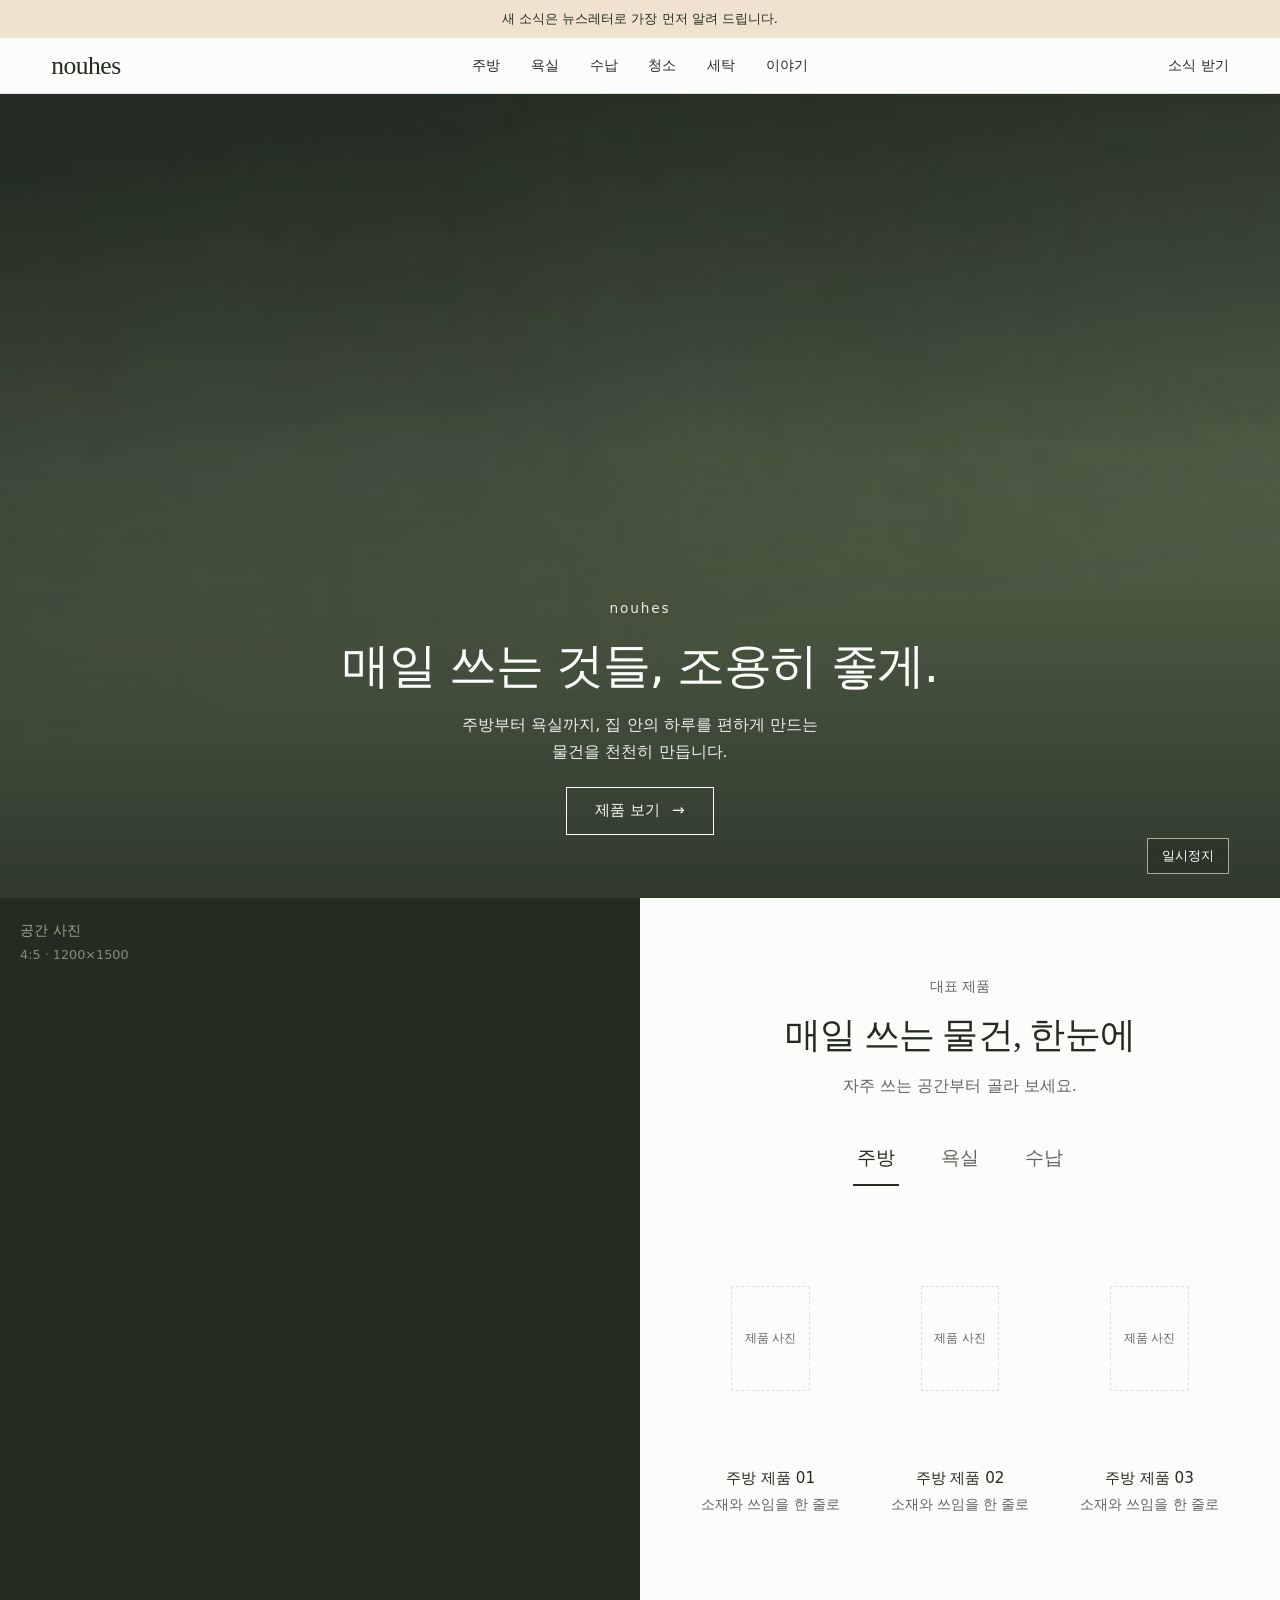
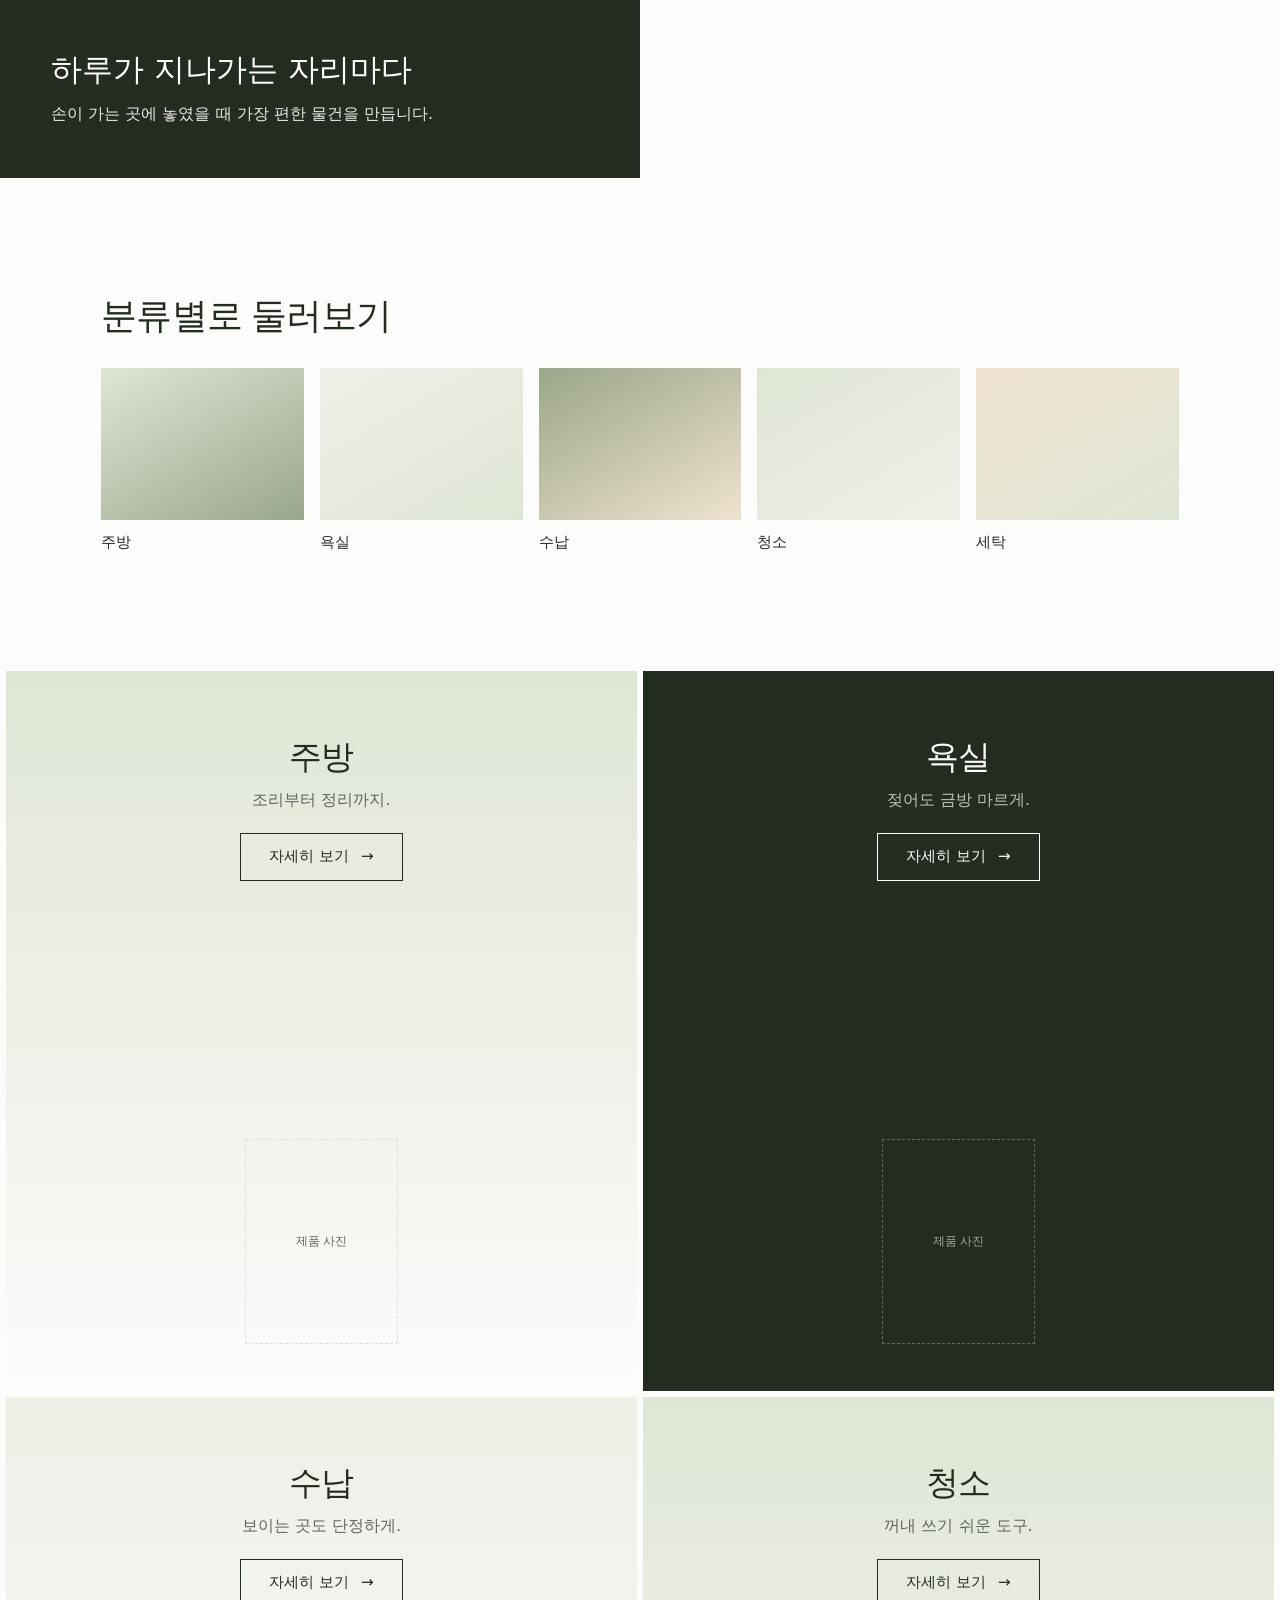
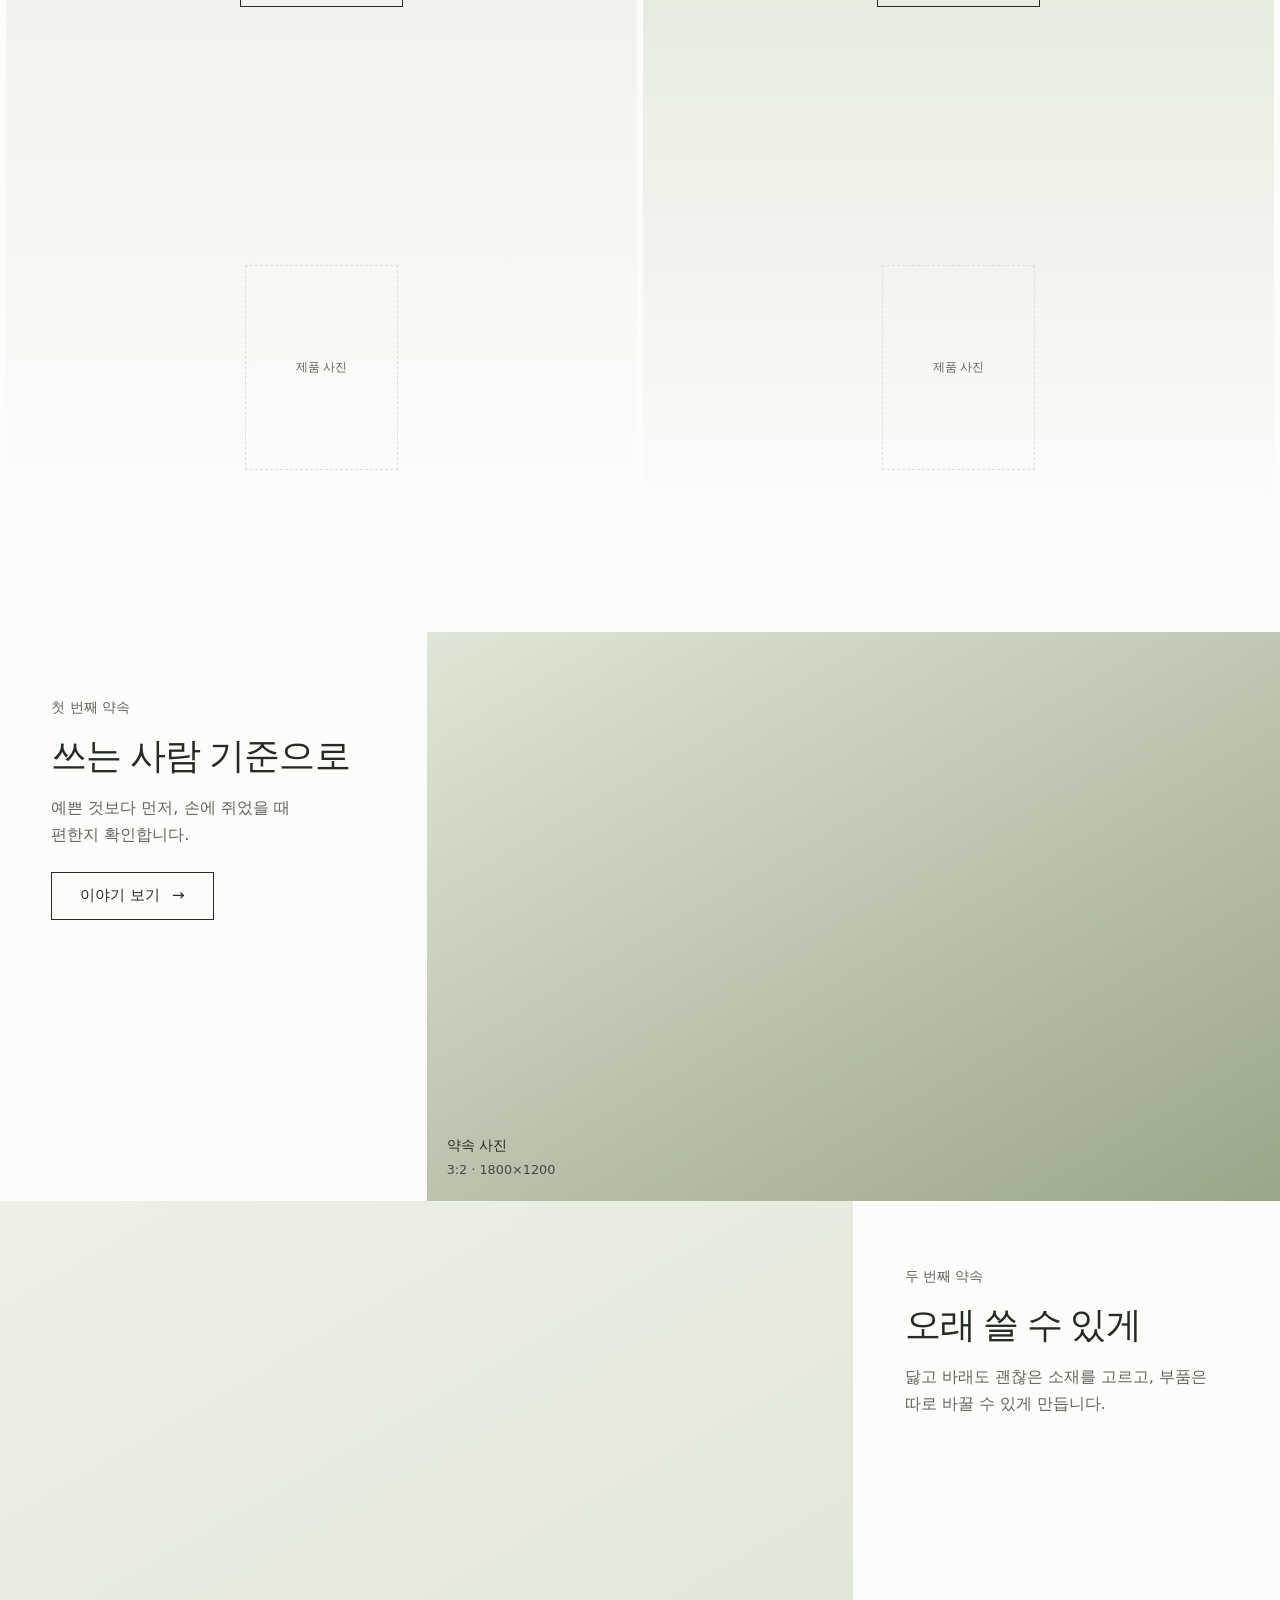
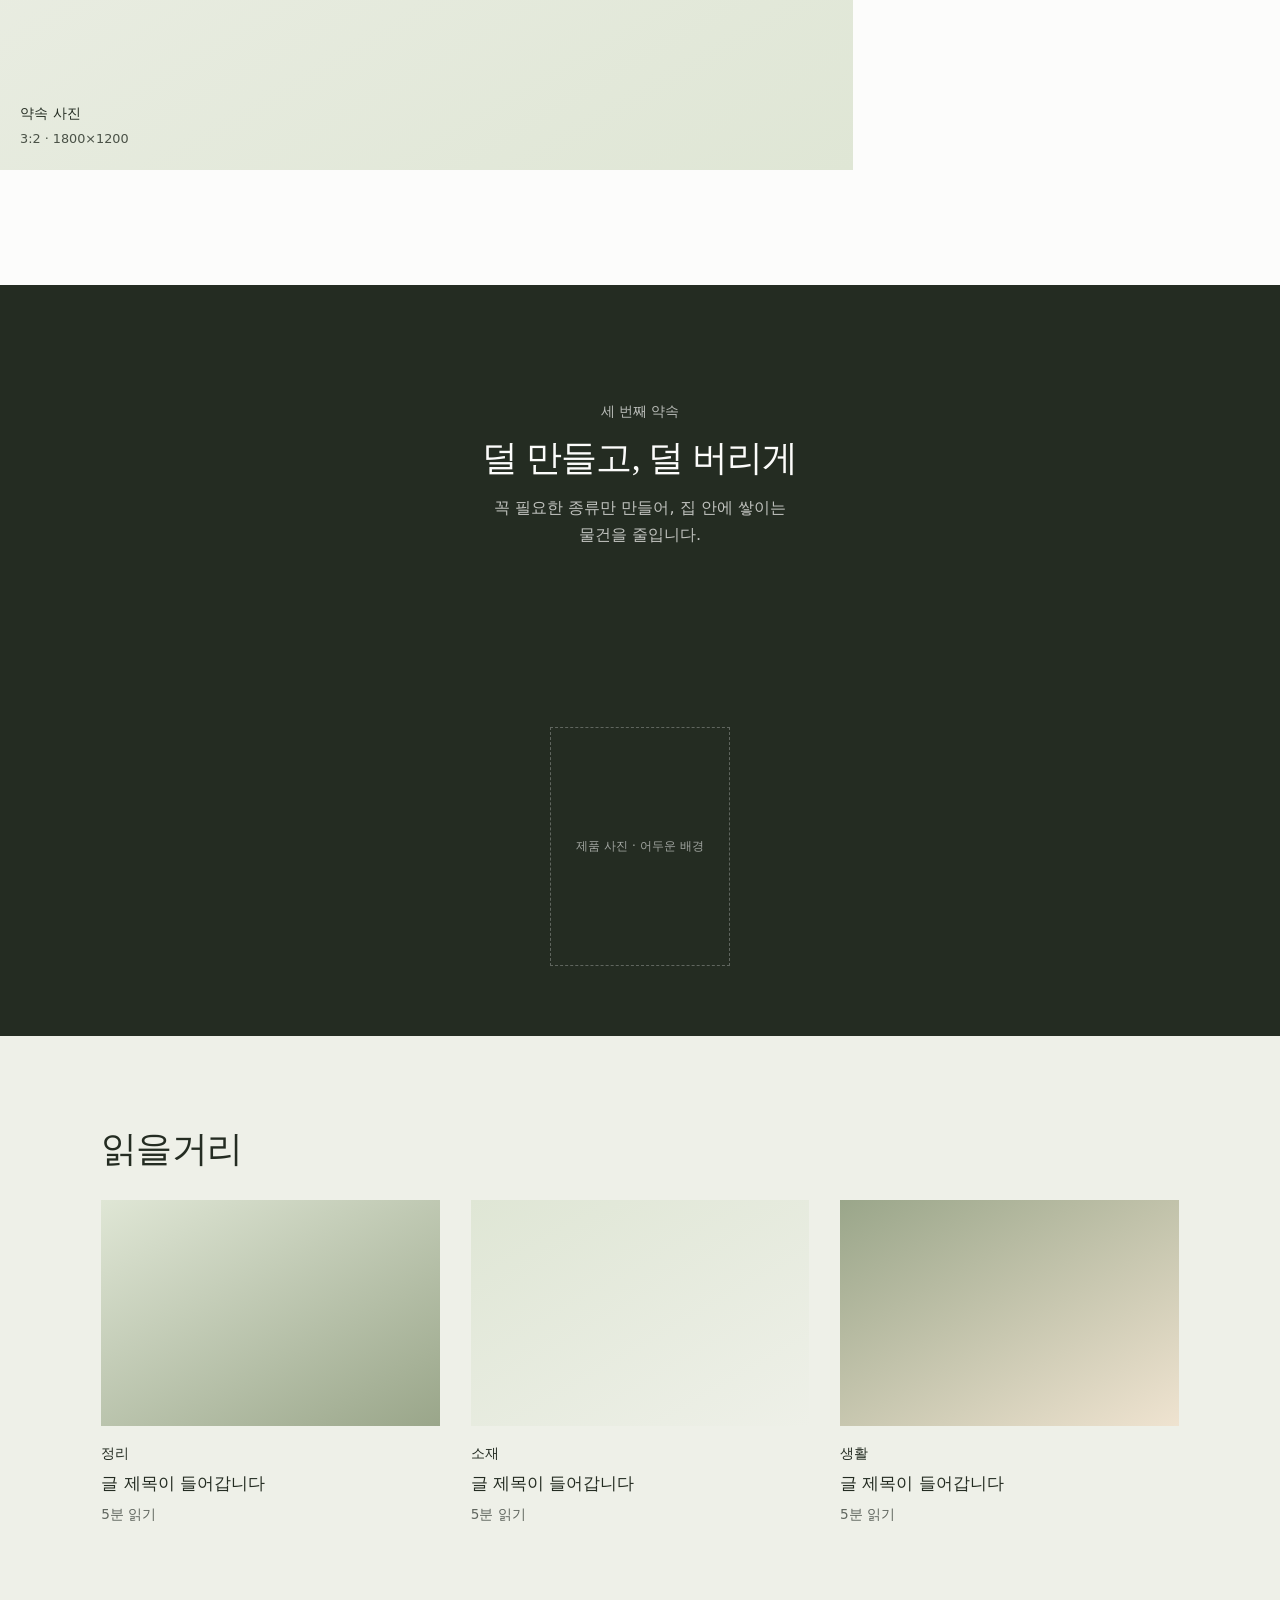
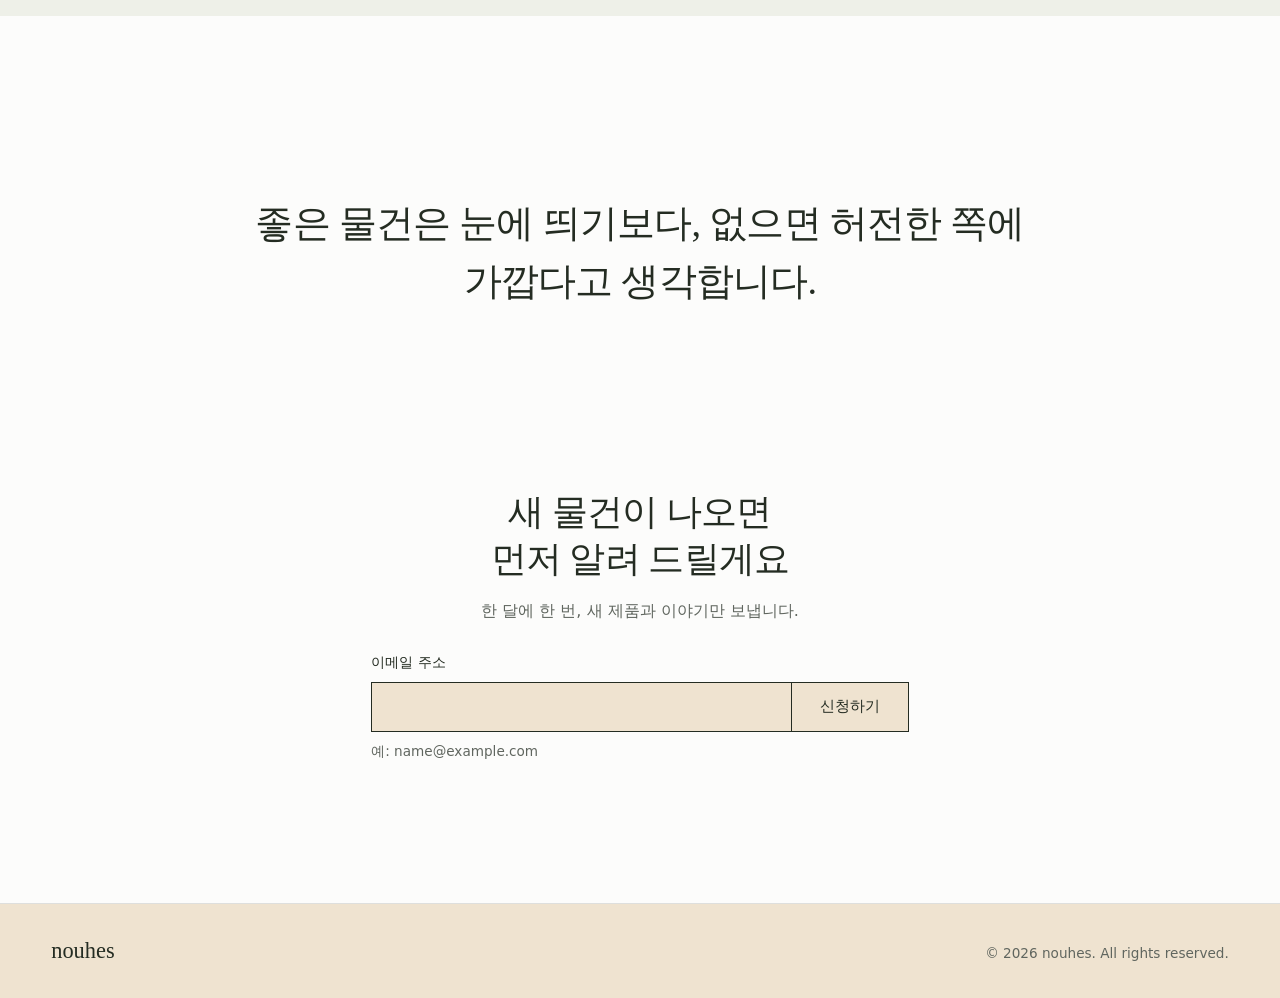
==== commit 32d9f3e6: "Lighten dark mode with light zones; add kraft-soft to thin/small areas Co-Authored-By: Claude Sonnet" ====
--- a/index.html
+++ b/index.html
@@ -10,7 +10,7 @@
 </head>
 <body>
 
-  <p class="notice">새 소식은 뉴스레터로 가장 먼저 알려 드립니다.</p>
+  <p class="notice light-zone">새 소식은 뉴스레터로 가장 먼저 알려 드립니다.</p>
 
   <header class="nav" id="top">
     <a class="nav__logo" href="#top" aria-label="nouhes 홈">nouhes</a>
@@ -53,7 +53,7 @@
         </div>
       </figure>
 
-      <div class="split__panel">
+      <div class="split__panel light-zone">
         <p class="label">대표 제품</p>
         <h2 class="serif">매일 쓰는 물건, 한눈에</h2>
         <p class="split__lead">자주 쓰는 공간부터 골라 보세요.</p>
@@ -99,7 +99,7 @@
     <!-- 4. 큰 배경 속 작은 제품 2x2 (애플식 구성) -->
     <section class="tiles" aria-label="추천 제품">
       <!-- TODO: 제품 사진 4장 (배경 위에 제품이 작게, 1600x1000) -->
-      <article class="tile tile--1">
+      <article class="tile tile--1 light-zone">
         <h3 class="serif">주방</h3><p>조리부터 정리까지.</p>
         <a class="btn btn--dark" href="#news">자세히 보기<span aria-hidden="true">→</span></a>
         <div class="tile__prod"><span>제품 사진</span></div>
@@ -114,7 +114,7 @@
         <a class="btn btn--dark" href="#news">자세히 보기<span aria-hidden="true">→</span></a>
         <div class="tile__prod"><span>제품 사진</span></div>
       </article>
-      <article class="tile tile--4">
+      <article class="tile tile--4 light-zone">
         <h3 class="serif">청소</h3><p>꺼내 쓰기 쉬운 도구.</p>
         <a class="btn btn--dark" href="#news">자세히 보기<span aria-hidden="true">→</span></a>
         <div class="tile__prod"><span>제품 사진</span></div>
@@ -152,7 +152,7 @@
     </section>
 
     <!-- 7. 읽을거리 -->
-    <section class="reading">
+    <section class="reading light-zone">
       <div class="section">
         <h2 class="serif">읽을거리</h2>
         <!-- TODO: 글 3편의 사진과 제목 (임시 문구. 실제 글로 교체) -->
@@ -174,7 +174,7 @@
       <p class="news__sub">한 달에 한 번, 새 제품과 이야기만 보냅니다.</p>
       <form class="form" novalidate>
         <label for="email">이메일 주소</label>
-        <div class="form__row">
+        <div class="form__row light-zone">
           <input id="email" name="email" type="email" autocomplete="email" inputmode="email" aria-describedby="email-help email-error" required>
           <button class="btn btn--dark" type="submit">신청하기</button>
         </div>
@@ -185,7 +185,7 @@
     </section>
   </main>
 
-  <footer class="footer">
+  <footer class="footer light-zone">
     <p class="footer__logo">nouhes</p>
     <p class="footer__copy">&copy; 2026 nouhes. All rights reserved.</p>
   </footer>
--- a/style.css
+++ b/style.css
@@ -1,24 +1,27 @@
 /* nouhes 메인 페이지 (3차 디자인)
-   색과 분위기: 에이솝처럼 상아빛 바탕 + 먹색 글자 + 갈색 포인트 1색
+   색: 흰 바탕 + 숲 먹색 + 세이지(연한 세이지, 띠 포함) 다섯 가지만 사용. 노랑·크래프트는 사진에서만 등장
    구성: 에이솝식 모듈(전체 폭 영상, 좌우 반반, 글/사진 번갈아) + 애플식 큰 배경 속 작은 제품
    모서리: 어디에도 둥근 모서리를 쓰지 않습니다 (직각 + 1px 테두리 버튼)
    글꼴: 제목은 얇은 명조(세리프), 나머지는 고딕. 기기에 설치된 글꼴을 순서대로 사용합니다. */
 
 :root {
-  --bg: #fdfdf3;
-  --band: #f4f2e8;
-  --ink: #2b2a26;
-  --soft: #66645d;
-  --line: #dcd9cc;
-  --brown: #8a5a2b;
-  --dark: #15110d;
-  --dark-ink: #f0ebe0;
-  --notice: #2f2e2b;
-  --t-a: #e6dcc8;
-  --t-b: #d9ddc8;
-  --t-c: #e3d2c3;
-  --t-d: #d3d8d2;
-  --t-e: #e0d6cc;
+  /* 사용하는 색: 다섯 가지 + 얇고 작은 칸용 연한 크래프트 */
+  --bg: #fcfcfb;        /* 바탕 */
+  --band: #eef0e8;      /* 띠 */
+  --ink: #242c22;       /* 먹색, 어두운 칸 */
+  --sage: #9aa68a;      /* 세이지 */
+  --sage-soft: #dfe6d5; /* 연한 세이지 */
+  --kraft-soft: #efe3d0; /* 연한 크래프트: 얇거나 작은 칸에만 */
+  /* 아래는 위 다섯 색에서 파생 (새 색이 아님) */
+  --soft: color-mix(in srgb, var(--ink) 72%, var(--bg));
+  --line: color-mix(in srgb, var(--ink) 14%, var(--bg));
+  --dark: var(--ink);
+  --dark-ink: var(--bg);
+  --t-a: var(--sage-soft);
+  --t-b: var(--band);
+  --t-c: var(--sage);
+  --t-d: var(--sage-soft);
+  --t-e: var(--kraft-soft);
 
   --ease: cubic-bezier(0.23, 1, 0.32, 1);
   --sans: "Pretendard Variable", Pretendard, "Apple SD Gothic Neo", "Noto Sans KR", "Malgun Gothic", system-ui, sans-serif;
@@ -28,20 +31,28 @@
 
 @media (prefers-color-scheme: dark) {
   :root {
-    --bg: #14120f;
-    --band: #1c1914;
-    --ink: #efece2;
-    --soft: #a8a498;
-    --line: #34302a;
-    --brown: #d3a06b;
-    --dark: #0b0907;
-    --notice: #26231f;
-    --t-a: #2b251c;
-    --t-b: #242a1f;
-    --t-c: #2d241e;
-    --t-d: #1f2523;
-    --t-e: #2a2520;
+    /* 같은 색을 밤 모드용으로. 너무 어둡지 않게 한 단계 올린 숲 초록 */
+    --bg: #1f271e;
+    --band: #2a3529;
+    --ink: #eef0e8;
+    --sage: #9aa68a;
+    --sage-soft: #323f30;
+    --dark: #151b14;
+    --dark-ink: #eef0e8;
+    --t-c: #4a5842;
   }
+}
+
+/* 밝은 면: 밤 모드에서도 흰 바탕으로 남겨 두는 구역 (낮 모드에서는 아무 변화 없음) */
+.light-zone {
+  --bg: #fcfcfb;
+  --band: #eef0e8;
+  --ink: #242c22;
+  --sage-soft: #dfe6d5;
+  --soft: color-mix(in srgb, var(--ink) 72%, var(--bg));
+  --line: color-mix(in srgb, var(--ink) 14%, var(--bg));
+  --t-a: #dfe6d5; --t-b: #eef0e8; --t-c: #9aa68a; --t-d: #dfe6d5; --t-e: #efe3d0;
+  color: var(--ink);
 }
 
 *, *::before, *::after { box-sizing: border-box; }
@@ -54,13 +65,13 @@
 h1, h2, h3, p, ul, figure { margin: 0; padding: 0; }
 ul { list-style: none; }
 a { color: inherit; text-decoration: none; }
-:focus-visible { outline: 2px solid var(--brown); outline-offset: 3px; }
+:focus-visible { outline: 2px solid currentColor; outline-offset: 3px; }
 p { text-wrap: pretty; }
 h1, h2, h3 { text-wrap: balance; font-weight: 500; line-height: 1.3; }
 .serif { font-family: var(--serif); font-weight: 300; letter-spacing: -0.02em; }
 h2.serif { font-size: clamp(1.7rem, 2.8vw, 2.4rem); }
 .label { font-size: 0.85rem; color: var(--soft); }
-.label--light { color: #cdbfa8; }
+.label--light { color: color-mix(in srgb, var(--dark-ink) 70%, var(--dark)); }
 .section { max-width: 1180px; margin-inline: auto; padding-inline: var(--pad); }
 
 /* 버튼: 직각 + 1px 테두리 */
@@ -71,14 +82,14 @@
   transition: background-color 200ms var(--ease), color 200ms var(--ease), transform 160ms var(--ease);
 }
 .btn:active { transform: scale(0.98); }
-.btn--light { color: #fff; }
+.btn--light { color: #fcfcfb; }
 @media (hover: hover) {
   .btn--dark:hover { background: var(--ink); color: var(--bg); }
-  .btn--light:hover { background: #fff; color: #15110d; }
+  .btn--light:hover { background: var(--bg); color: var(--ink); }
 }
 
 /* 안내 띠와 메뉴 */
-.notice { background: var(--notice); color: #f3efe4; text-align: center; font-size: 0.8rem; padding: 10px var(--pad); line-height: 1.4; }
+.notice { background: var(--kraft-soft); color: var(--ink); text-align: center; font-size: 0.8rem; padding: 10px var(--pad); line-height: 1.4; }
 .nav {
   position: sticky; top: 0; z-index: 20;
   display: grid; grid-template-columns: 1fr auto 1fr; align-items: center; gap: 16px;
@@ -109,13 +120,13 @@
 .slot--d { background: linear-gradient(150deg, var(--t-d), var(--t-b)); }
 .slot--e { background: linear-gradient(150deg, var(--t-e), var(--t-a)); }
 .slot--wide { aspect-ratio: 3 / 2; }
-.slot__cap { padding: 20px; font-size: 0.9rem; color: var(--soft); display: grid; gap: 2px; }
+.slot__cap { padding: 20px; font-size: 0.9rem; color: var(--ink); display: grid; gap: 2px; }
 .slot__cap span { font-size: 0.8rem; opacity: 0.8; }
 
 /* 1. 영상 첫 화면 */
-.hero { position: relative; height: calc(100svh - 96px); min-height: 520px; max-height: 920px; overflow: hidden; background: #15110d; color: #fff; }
+.hero { position: relative; height: calc(100svh - 96px); min-height: 520px; max-height: 920px; overflow: hidden; background: var(--ink); color: #fcfcfb; }
 .hero__video { position: absolute; inset: 0; width: 100%; height: 100%; object-fit: cover; }
-.hero__shade { position: absolute; inset: 0; background: linear-gradient(to top, rgba(10, 7, 4, 0.72), rgba(10, 7, 4, 0.1) 55%, rgba(10, 7, 4, 0.25)); }
+.hero__shade { position: absolute; inset: 0; background: linear-gradient(to top, rgba(36, 44, 34, 0.78), rgba(36, 44, 34, 0.1) 55%, rgba(36, 44, 34, 0.3)); }
 .hero__copy { position: absolute; left: 50%; bottom: clamp(36px, 7vh, 72px); translate: -50% 0; width: min(92%, 660px); text-align: center; display: grid; gap: 14px; justify-items: center; }
 .hero__label { font-size: 0.85rem; letter-spacing: 0.14em; opacity: 0.9; }
 .hero h1 { font-size: clamp(1.9rem, 3.8vw, 3rem); letter-spacing: -0.03em; }
@@ -123,20 +134,20 @@
 .hero__copy .btn { margin-top: 8px; }
 .hero__toggle {
   position: absolute; right: var(--pad); bottom: 24px; min-height: 36px; padding: 0 14px;
-  border: 1px solid rgba(255, 255, 255, 0.6); background: rgba(10, 7, 4, 0.35); color: #fff;
+  border: 1px solid rgba(252, 252, 251, 0.6); background: rgba(36, 44, 34, 0.5); color: #fcfcfb;
   font: inherit; font-size: 0.8rem; cursor: pointer; transition: background-color 200ms var(--ease);
 }
-@media (hover: hover) { .hero__toggle:hover { background: rgba(255, 255, 255, 0.2); } }
+@media (hover: hover) { .hero__toggle:hover { background: rgba(252, 252, 251, 0.2); } }
 @media (max-width: 820px) { .hero { height: calc(100svh - 130px); } .hero__toggle { bottom: auto; top: 16px; } }
 
 /* 2. 좌우 반반 */
 .split { display: grid; grid-template-columns: 1fr 1fr; min-height: min(100svh, 880px); }
-.split__photo { background: linear-gradient(160deg, #3b2c1c, #17120d); min-height: 560px; }
-.split__photo .slot__cap { position: absolute; top: 0; left: 0; color: #a99a82; }
-.split__over { position: relative; padding: clamp(24px, 4vw, 56px); color: #fff; display: grid; gap: 10px; max-width: 520px; }
+.split__photo { background: var(--dark); min-height: 560px; }
+.split__photo .slot__cap { position: absolute; top: 0; left: 0; color: var(--sage); }
+.split__over { position: relative; padding: clamp(24px, 4vw, 56px); color: #fcfcfb; display: grid; gap: 10px; max-width: 520px; }
 .split__over h2 { font-size: clamp(1.5rem, 2.4vw, 2rem); }
 .split__over p { opacity: 0.9; }
-.split__panel { padding: clamp(48px, 6vw, 88px) clamp(20px, 3.5vw, 56px); display: grid; align-content: start; justify-items: center; text-align: center; gap: 14px; }
+.split__panel { background: var(--bg); padding: clamp(48px, 6vw, 88px) clamp(20px, 3.5vw, 56px); display: grid; align-content: start; justify-items: center; text-align: center; gap: 14px; }
 .split__lead { color: var(--soft); max-width: 36ch; }
 .tabs { display: flex; gap: clamp(20px, 3vw, 40px); margin-top: 20px; }
 .tab {
@@ -185,9 +196,9 @@
 .tile__prod { margin-top: auto; width: 100%; display: grid; place-items: end center; padding-bottom: 8%; min-height: 40%; }
 .tile__prod span { width: 26%; min-width: 96px; }
 .tile--2 { background: var(--dark); color: var(--dark-ink); }
-.tile--2 p { color: #bdb4a2; }
+.tile--2 p { color: color-mix(in srgb, var(--dark-ink) 72%, var(--dark)); }
 .tile--2 .btn { color: var(--dark-ink); }
-.tile--2 .tile__prod span { border-color: #4a4034; color: #8f8574; }
+.tile--2 .tile__prod span { border-color: color-mix(in srgb, var(--dark-ink) 28%, var(--dark)); color: color-mix(in srgb, var(--dark-ink) 58%, var(--dark)); }
 @media (hover: hover) { .tile--2 .btn:hover { background: var(--dark-ink); color: var(--dark); } }
 .tile--3 { background: linear-gradient(180deg, var(--t-b), var(--bg)); }
 .tile--4 { background: linear-gradient(180deg, var(--t-d), var(--bg)); }
@@ -209,9 +220,9 @@
 
 /* 6. 어두운 전체 폭 */
 .dark { margin-top: clamp(72px, 9vw, 120px); background: var(--dark); color: var(--dark-ink); text-align: center; padding: clamp(72px, 9vw, 120px) var(--pad) 0; display: grid; gap: 12px; justify-items: center; }
-.dark p:not(.label) { color: #bdb4a2; max-width: 40ch; }
+.dark p:not(.label) { color: color-mix(in srgb, var(--dark-ink) 72%, var(--dark)); max-width: 40ch; }
 .dark__prod { margin-top: 56px; height: clamp(260px, 36vw, 420px); width: 100%; display: grid; place-items: end center; padding-bottom: 6%; }
-.dark__prod span { border-color: #4a4034; color: #8f8574; width: clamp(110px, 14vw, 180px); }
+.dark__prod span { border-color: color-mix(in srgb, var(--dark-ink) 28%, var(--dark)); color: color-mix(in srgb, var(--dark-ink) 58%, var(--dark)); width: clamp(110px, 14vw, 180px); }
 
 /* 7. 읽을거리 */
 .reading { background: var(--band); padding: clamp(56px, 7vw, 96px) 0; }
@@ -230,10 +241,10 @@
 .news__sub { color: var(--soft); }
 .form { width: 100%; display: grid; gap: 8px; margin-top: 12px; text-align: left; }
 .form label { font-size: 0.9rem; }
-.form__row { display: flex; border: 1px solid var(--ink); transition: border-color 200ms var(--ease); }
+.form__row { display: flex; background: var(--kraft-soft); border: 1px solid var(--ink); transition: border-color 200ms var(--ease); }
 .form input { flex: 1; min-width: 0; min-height: 48px; padding: 0 16px; border: 0; background: transparent; color: var(--ink); font: inherit; outline: none; }
 .form__row .btn { border: 0; border-left: 1px solid var(--ink); }
-.form__row:focus-within { outline: 2px solid var(--brown); outline-offset: 2px; }
+.form__row:focus-within { outline: 2px solid currentColor; outline-offset: 2px; }
 .form__help { color: var(--soft); font-size: 0.85rem; }
 .form__error { color: #b3401c; font-size: 0.9rem; font-weight: 600; }
 .form__ok { font-weight: 600; }
@@ -241,7 +252,7 @@
 @media (prefers-color-scheme: dark) { .form__error { color: #ee8a62; } .form__row:has(input[aria-invalid="true"]) { border-color: #ee8a62; } }
 @media (max-width: 480px) { .form__row { flex-direction: column; } .form__row .btn { border-left: 0; border-top: 1px solid var(--ink); } }
 
-.footer { display: flex; justify-content: space-between; align-items: baseline; flex-wrap: wrap; gap: 8px; padding: 28px var(--pad); border-top: 1px solid var(--line); }
+.footer { background: var(--kraft-soft); display: flex; justify-content: space-between; align-items: baseline; flex-wrap: wrap; gap: 8px; padding: 28px var(--pad); border-top: 1px solid var(--line); }
 .footer__logo { font-family: var(--serif); font-size: 1.4rem; }
 .footer__copy { color: var(--soft); font-size: 0.85rem; }
 
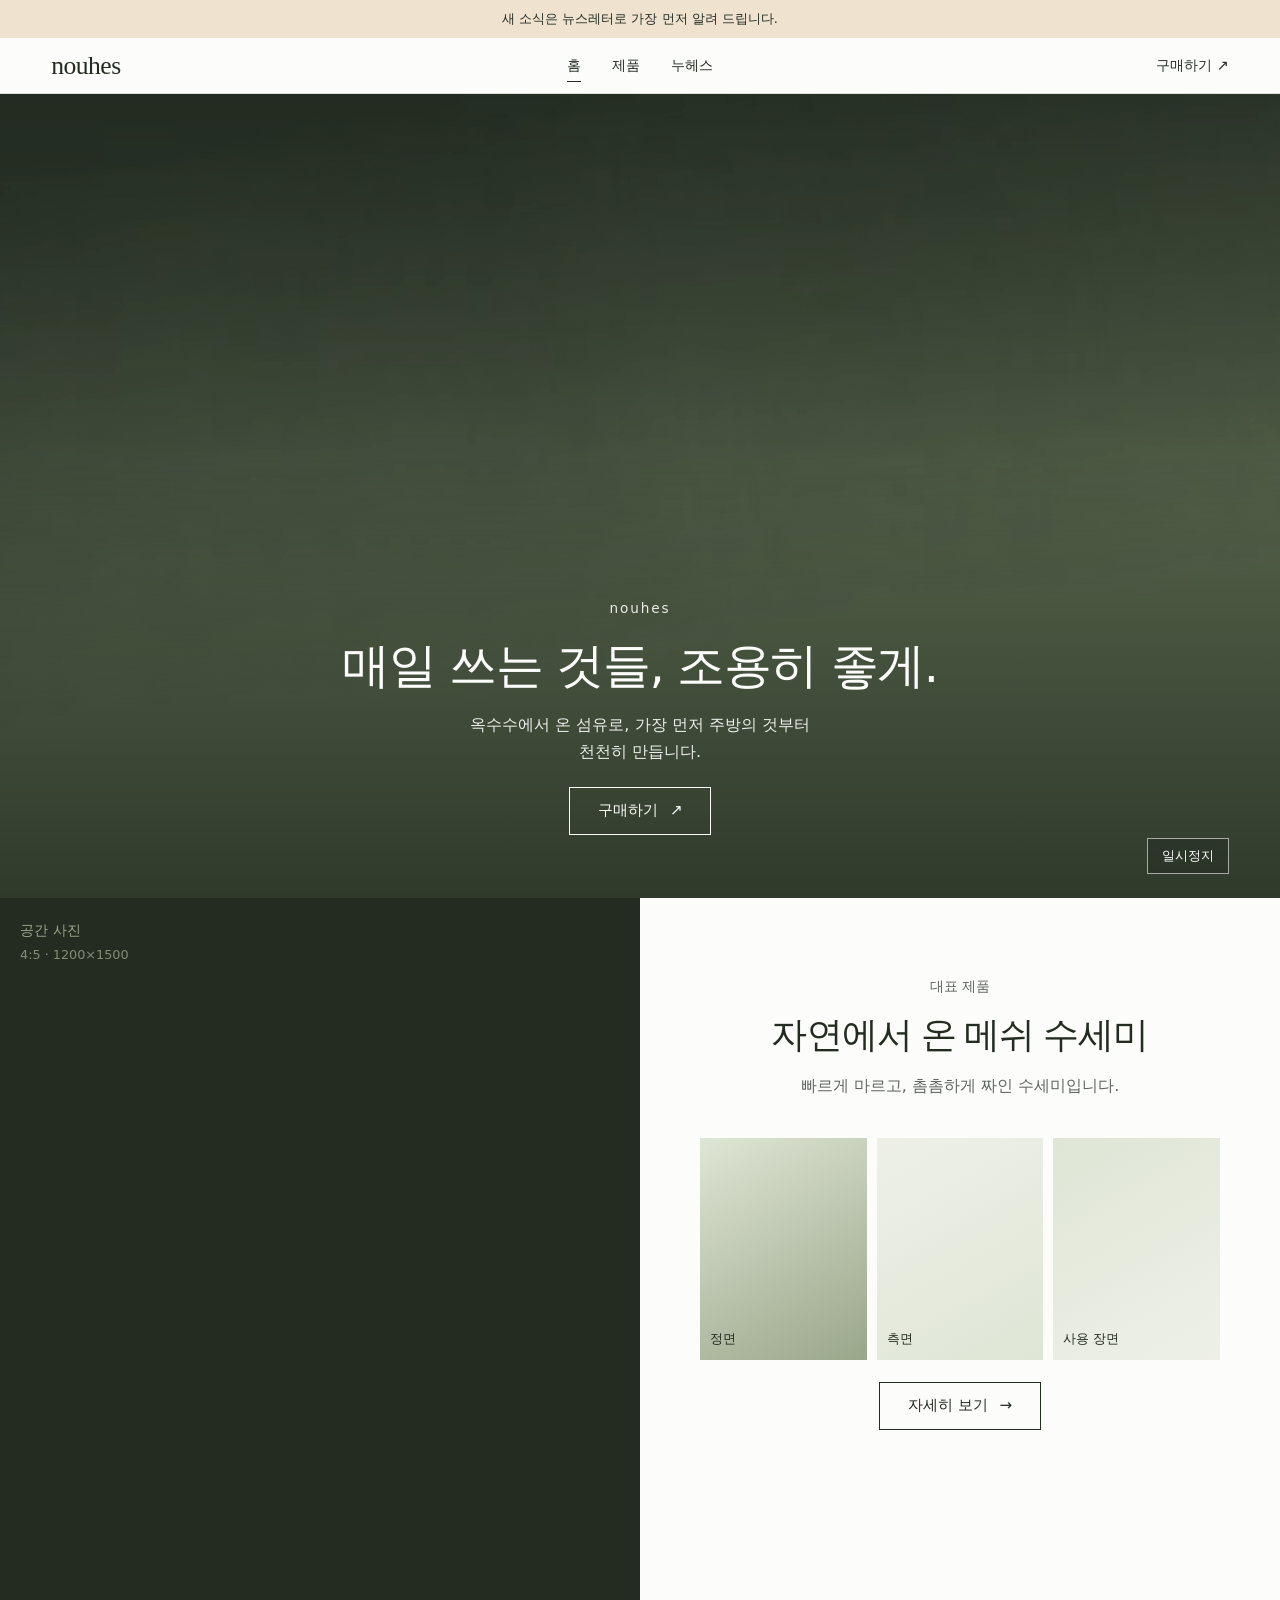
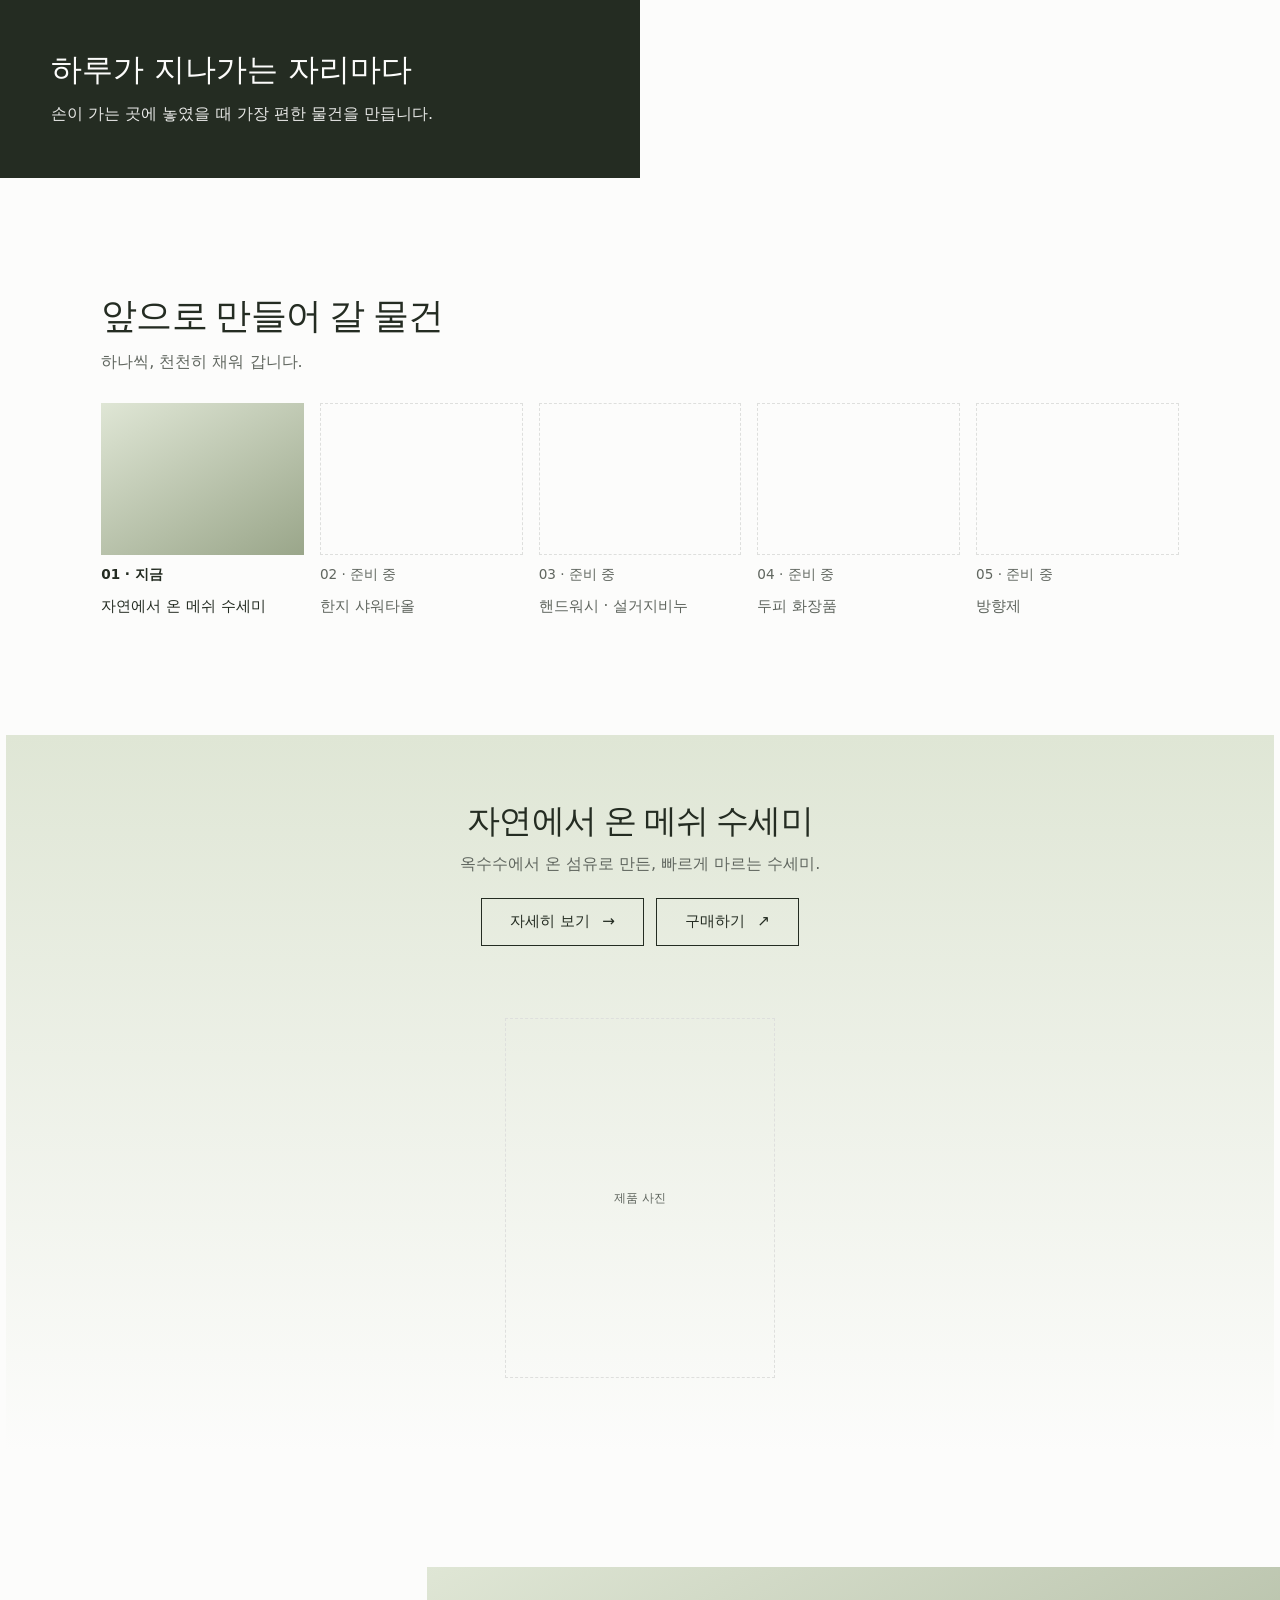
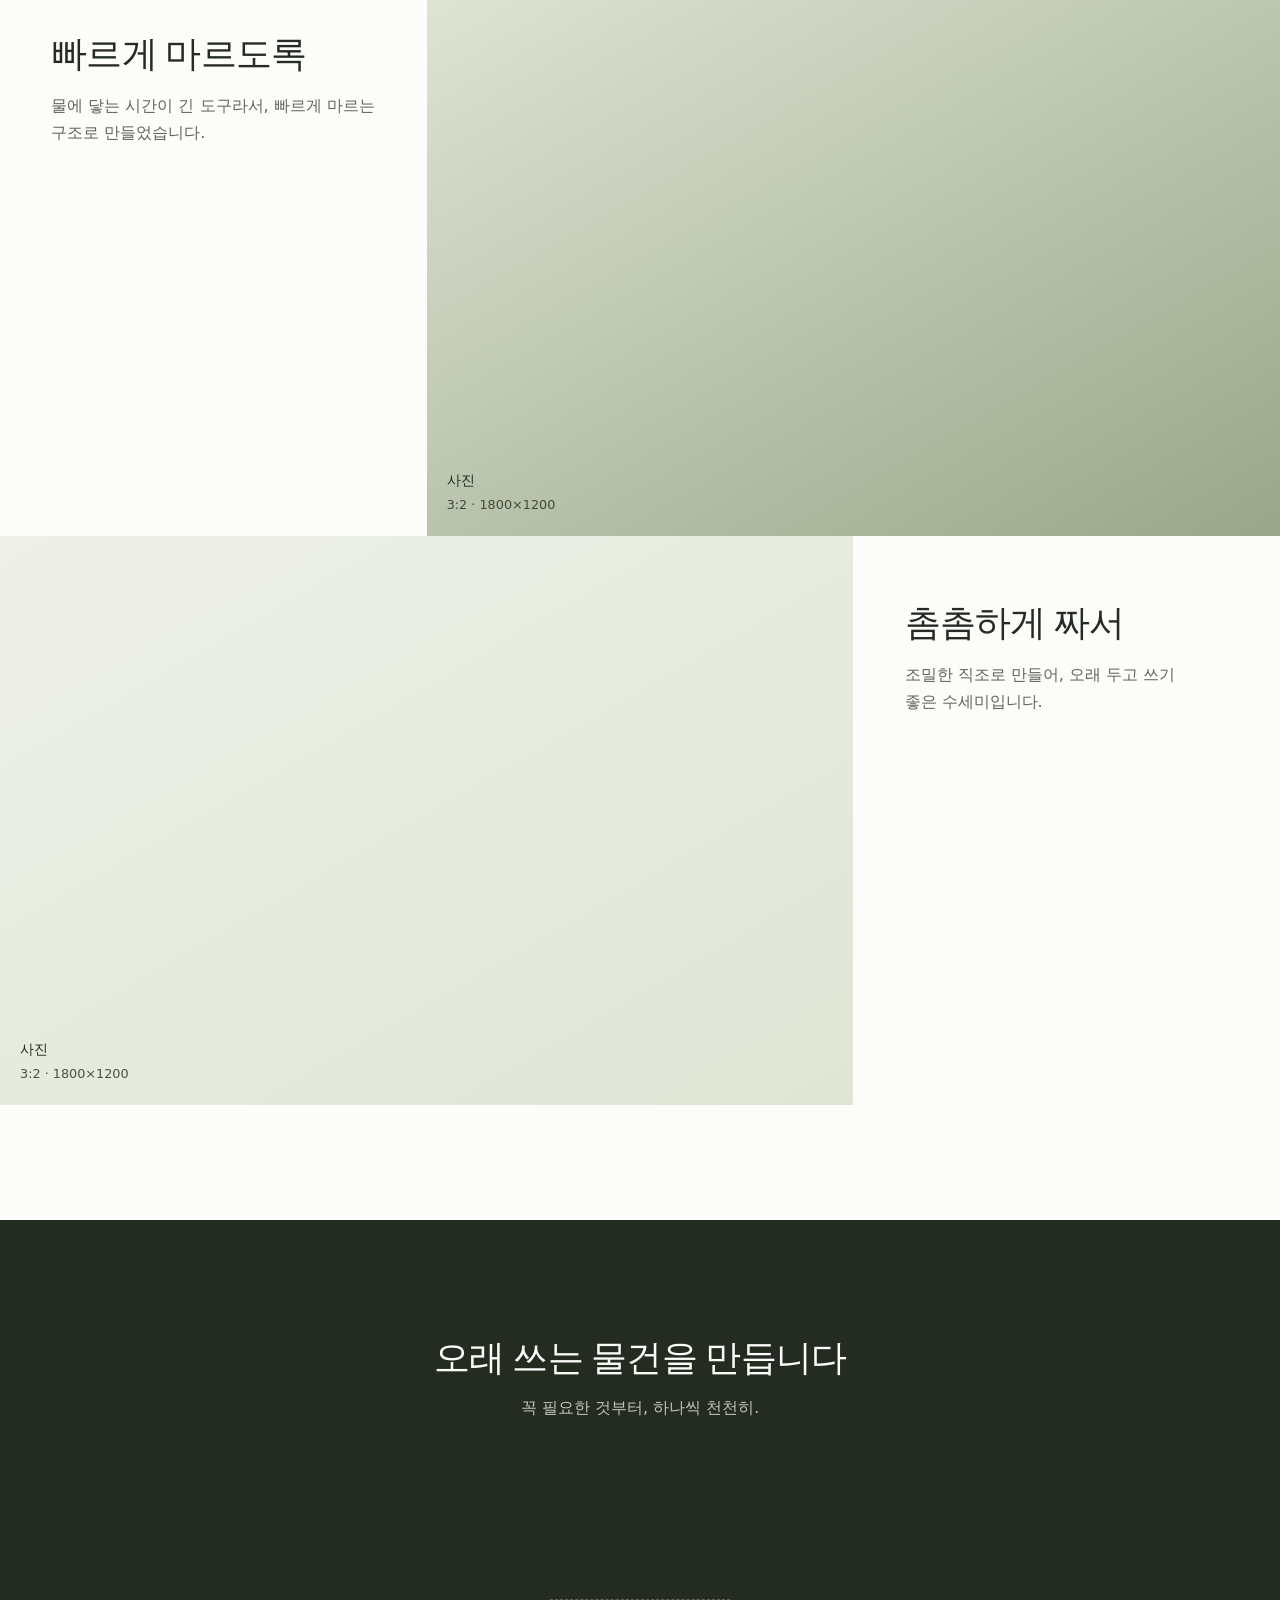
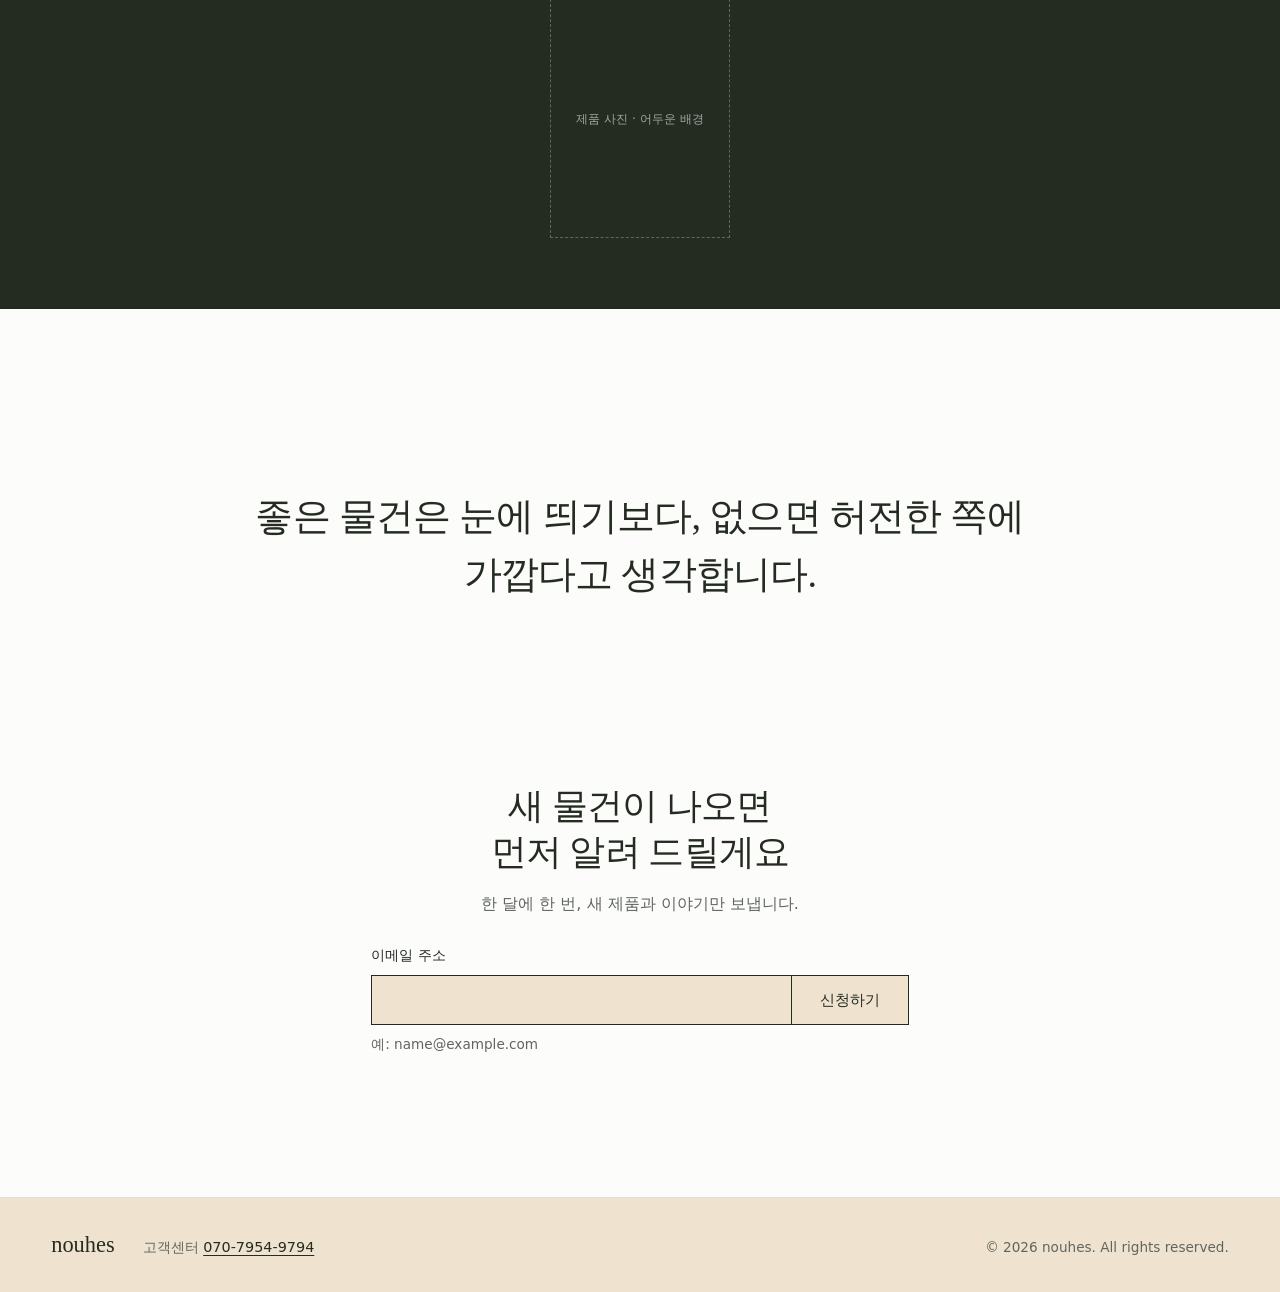
==== commit d3f7059e: "Restructure to single-product brand: home/product/about pages, remove fake categories, roadmap tease" ====
--- a/index.html
+++ b/index.html
@@ -3,8 +3,8 @@
 <head>
   <meta charset="utf-8">
   <meta name="viewport" content="width=device-width, initial-scale=1">
-  <title>nouhes | 매일 쓰는 집 안의 물건</title>
-  <meta name="description" content="nouhes는 주방, 욕실, 수납, 청소, 세탁까지 매일 손이 가는 생활용품을 만드는 브랜드입니다.">
+  <title>nouhes | 자연에서 온 메쉬 수세미</title>
+  <meta name="description" content="누헤스는 옥수수에서 온 섬유로 메쉬 수세미를 만드는 브랜드입니다.">
   <link rel="icon" href="data:,">
   <link rel="stylesheet" href="style.css">
 </head>
@@ -13,16 +13,13 @@
   <p class="notice light-zone">새 소식은 뉴스레터로 가장 먼저 알려 드립니다.</p>
 
   <header class="nav" id="top">
-    <a class="nav__logo" href="#top" aria-label="nouhes 홈">nouhes</a>
+    <a class="nav__logo" href="index.html" aria-label="nouhes 홈">nouhes</a>
     <nav class="nav__links" aria-label="주요 메뉴">
-      <a href="#picks">주방</a>
-      <a href="#picks">욕실</a>
-      <a href="#picks">수납</a>
-      <a href="#browse">청소</a>
-      <a href="#browse">세탁</a>
-      <a href="#story">이야기</a>
+      <a href="index.html" aria-current="page">홈</a>
+      <a href="product.html">제품</a>
+      <a href="about.html">누헤스</a>
     </nav>
-    <a class="nav__side" href="#news">소식 받기</a>
+    <a class="nav__side js-buy" href="index.html#news" target="_self">구매하기<span aria-hidden="true"> ↗</span></a>
   </header>
 
   <main>
@@ -36,14 +33,14 @@
       <div class="hero__copy">
         <p class="hero__label">nouhes</p>
         <h1>매일 쓰는 것들, 조용히 좋게.</h1>
-        <p class="hero__sub">주방부터 욕실까지, 집 안의 하루를 편하게 만드는 물건을 천천히 만듭니다.</p>
-        <a class="btn btn--light" href="#picks">제품 보기<span aria-hidden="true">→</span></a>
+        <p class="hero__sub">옥수수에서 온 섬유로, 가장 먼저 주방의 것부터 천천히 만듭니다.</p>
+        <a class="btn btn--light js-buy" href="index.html#news">구매하기<span aria-hidden="true">↗</span></a>
       </div>
       <button class="hero__toggle" id="heroToggle" type="button" aria-label="영상 일시정지">일시정지</button>
     </section>
 
-    <!-- 2. 좌우 반반: 사진 + 탭이 있는 제품 줄 -->
-    <section class="split" id="picks">
+    <!-- 2. 좌우 반반: 공간 사진 + 대표 제품 한 개 (여러 각도) -->
+    <section class="split" id="product">
       <!-- TODO: 공간 사진 (세로 4:5 이상, 1200x1500) -->
       <figure class="split__photo slot" role="img" aria-label="공간 사진 자리">
         <figcaption class="slot__cap">공간 사진<span>4:5 · 1200×1500</span></figcaption>
@@ -55,111 +52,88 @@
 
       <div class="split__panel light-zone">
         <p class="label">대표 제품</p>
-        <h2 class="serif">매일 쓰는 물건, 한눈에</h2>
-        <p class="split__lead">자주 쓰는 공간부터 골라 보세요.</p>
+        <h2 class="serif">자연에서 온 메쉬 수세미</h2>
+        <p class="split__lead">빠르게 마르고, 촘촘하게 짜인 수세미입니다.</p>
 
-        <div class="tabs" role="tablist" aria-label="제품 분류">
-          <button class="tab" role="tab" id="tab-1" aria-selected="true" aria-controls="panel-1" type="button">주방</button>
-          <button class="tab" role="tab" id="tab-2" aria-selected="false" aria-controls="panel-2" type="button" tabindex="-1">욕실</button>
-          <button class="tab" role="tab" id="tab-3" aria-selected="false" aria-controls="panel-3" type="button" tabindex="-1">수납</button>
-        </div>
-
-        <!-- TODO: 제품 사진 (투명 배경 또는 단색 배경, 정사각 1:1, 1000x1000). 제품명과 설명은 임시 문구 -->
-        <div class="products" role="tabpanel" id="panel-1" aria-labelledby="tab-1">
-          <article class="prod"><div class="prod__img"><span>제품 사진</span></div><h3>주방 제품 01</h3><p>소재와 쓰임을 한 줄로</p></article>
-          <article class="prod"><div class="prod__img"><span>제품 사진</span></div><h3>주방 제품 02</h3><p>소재와 쓰임을 한 줄로</p></article>
-          <article class="prod"><div class="prod__img"><span>제품 사진</span></div><h3>주방 제품 03</h3><p>소재와 쓰임을 한 줄로</p></article>
-        </div>
-        <div class="products" role="tabpanel" id="panel-2" aria-labelledby="tab-2" hidden>
-          <article class="prod"><div class="prod__img"><span>제품 사진</span></div><h3>욕실 제품 01</h3><p>소재와 쓰임을 한 줄로</p></article>
-          <article class="prod"><div class="prod__img"><span>제품 사진</span></div><h3>욕실 제품 02</h3><p>소재와 쓰임을 한 줄로</p></article>
-          <article class="prod"><div class="prod__img"><span>제품 사진</span></div><h3>욕실 제품 03</h3><p>소재와 쓰임을 한 줄로</p></article>
-        </div>
-        <div class="products" role="tabpanel" id="panel-3" aria-labelledby="tab-3" hidden>
-          <article class="prod"><div class="prod__img"><span>제품 사진</span></div><h3>수납 제품 01</h3><p>소재와 쓰임을 한 줄로</p></article>
-          <article class="prod"><div class="prod__img"><span>제품 사진</span></div><h3>수납 제품 02</h3><p>소재와 쓰임을 한 줄로</p></article>
-          <article class="prod"><div class="prod__img"><span>제품 사진</span></div><h3>수납 제품 03</h3><p>소재와 쓰임을 한 줄로</p></article>
-        </div>
+        <!-- TODO: 제품 사진 3장 (정면, 측면, 사용 장면 등 서로 다른 각도, 3:4, 900x1200) -->
+        <ul class="angles" aria-label="제품 사진">
+          <li class="slot slot--a"><span>정면</span></li>
+          <li class="slot slot--b"><span>측면</span></li>
+          <li class="slot slot--d"><span>사용 장면</span></li>
+        </ul>
+        <a class="btn btn--dark" href="product.html">자세히 보기<span aria-hidden="true">→</span></a>
       </div>
     </section>
 
-    <!-- 3. 분류별 둘러보기: 같은 크기 사진 5장 -->
-    <section class="browse section" id="browse">
-      <h2 class="serif">분류별로 둘러보기</h2>
-      <!-- TODO: 분류 사진 5장 (4:3, 900x675) -->
-      <ul class="thumbs" tabindex="0" aria-label="제품 분류">
-        <li><a href="#news"><div class="thumb slot slot--a"></div><span>주방</span></a></li>
-        <li><a href="#news"><div class="thumb slot slot--b"></div><span>욕실</span></a></li>
-        <li><a href="#news"><div class="thumb slot slot--c"></div><span>수납</span></a></li>
-        <li><a href="#news"><div class="thumb slot slot--d"></div><span>청소</span></a></li>
-        <li><a href="#news"><div class="thumb slot slot--e"></div><span>세탁</span></a></li>
-      </ul>
+    <!-- 3. 제품 로드맵: 첫 칸만 판매 중, 나머지는 준비 중 -->
+    <section class="roadmap section" id="roadmap">
+      <h2 class="serif">앞으로 만들어 갈 물건</h2>
+      <p class="roadmap__sub">하나씩, 천천히 채워 갑니다.</p>
+      <ol class="steps">
+        <li>
+          <a class="step step--on" href="product.html">
+            <!-- TODO: 수세미 사진 (4:3, 900x675) -->
+            <span class="step__img slot slot--a" aria-hidden="true"></span>
+            <span class="step__no">01 · 지금</span>
+            <span class="step__name">자연에서 온 메쉬 수세미</span>
+          </a>
+        </li>
+        <li><div class="step step--off" aria-disabled="true"><span class="step__img" aria-hidden="true"></span><span class="step__no">02 · 준비 중</span><span class="step__name">한지 샤워타올</span></div></li>
+        <li><div class="step step--off" aria-disabled="true"><span class="step__img" aria-hidden="true"></span><span class="step__no">03 · 준비 중</span><span class="step__name">핸드워시 · 설거지비누</span></div></li>
+        <li><div class="step step--off" aria-disabled="true"><span class="step__img" aria-hidden="true"></span><span class="step__no">04 · 준비 중</span><span class="step__name">두피 화장품</span></div></li>
+        <li><div class="step step--off" aria-disabled="true"><span class="step__img" aria-hidden="true"></span><span class="step__no">05 · 준비 중</span><span class="step__name">방향제</span></div></li>
+      </ol>
     </section>
 
-    <!-- 4. 큰 배경 속 작은 제품 2x2 (애플식 구성) -->
-    <section class="tiles" aria-label="추천 제품">
-      <!-- TODO: 제품 사진 4장 (배경 위에 제품이 작게, 1600x1000) -->
+    <!-- 4. 제품 단독 소개: 큰 배경 속 작은 제품 -->
+    <section class="tiles" aria-label="제품 소개">
+      <!-- TODO: 제품 사진 (배경 위에 제품이 작게, 1600x1000) -->
       <article class="tile tile--1 light-zone">
-        <h3 class="serif">주방</h3><p>조리부터 정리까지.</p>
-        <a class="btn btn--dark" href="#news">자세히 보기<span aria-hidden="true">→</span></a>
-        <div class="tile__prod"><span>제품 사진</span></div>
-      </article>
-      <article class="tile tile--2">
-        <h3 class="serif">욕실</h3><p>젖어도 금방 마르게.</p>
-        <a class="btn btn--dark" href="#news">자세히 보기<span aria-hidden="true">→</span></a>
-        <div class="tile__prod"><span>제품 사진</span></div>
-      </article>
-      <article class="tile tile--3">
-        <h3 class="serif">수납</h3><p>보이는 곳도 단정하게.</p>
-        <a class="btn btn--dark" href="#news">자세히 보기<span aria-hidden="true">→</span></a>
-        <div class="tile__prod"><span>제품 사진</span></div>
-      </article>
-      <article class="tile tile--4 light-zone">
-        <h3 class="serif">청소</h3><p>꺼내 쓰기 쉬운 도구.</p>
-        <a class="btn btn--dark" href="#news">자세히 보기<span aria-hidden="true">→</span></a>
+        <h3 class="serif">자연에서 온 메쉬 수세미</h3>
+        <p>옥수수에서 온 섬유로 만든, 빠르게 마르는 수세미.</p>
+        <div class="tile__btns">
+          <a class="btn btn--dark" href="product.html">자세히 보기<span aria-hidden="true">→</span></a>
+          <a class="btn btn--dark js-buy" href="index.html#news">구매하기<span aria-hidden="true">↗</span></a>
+        </div>
         <div class="tile__prod"><span>제품 사진</span></div>
       </article>
     </section>
 
-    <!-- 5. 글과 사진이 번갈아 나오는 두 칸 -->
+    <!-- 5. 글과 사진이 번갈아 나오는 두 칸 (근거: 빠른 건조, 조밀한 직조) -->
+    <!-- TODO(확인 필요): 소재·안전 관련 시험/인증 문구는 정확한 명칭과 성적서를 확인한 뒤 이 자리나 제품 페이지에 넣습니다. -->
     <section class="feature">
-      <!-- TODO: 약속 사진 2장 (3:2, 1800x1200) -->
+      <!-- TODO: 사진 2장 (3:2, 1800x1200) -->
       <div class="feature__row">
         <div class="feature__text">
-          <p class="label">첫 번째 약속</p>
-          <h2 class="serif">쓰는 사람 기준으로</h2>
-          <p>예쁜 것보다 먼저, 손에 쥐었을 때 편한지 확인합니다.</p>
-          <a class="btn btn--dark" href="#story">이야기 보기<span aria-hidden="true">→</span></a>
+          <h2 class="serif">빠르게 마르도록</h2>
+          <p>물에 닿는 시간이 긴 도구라서, 빠르게 마르는 구조로 만들었습니다.</p>
         </div>
-        <figure class="slot slot--wide" role="img" aria-label="약속 사진 자리"><figcaption class="slot__cap">약속 사진<span>3:2 · 1800×1200</span></figcaption></figure>
+        <figure class="slot slot--wide" role="img" aria-label="사진 자리"><figcaption class="slot__cap">사진<span>3:2 · 1800×1200</span></figcaption></figure>
       </div>
       <div class="feature__row feature__row--flip">
         <div class="feature__text">
-          <p class="label">두 번째 약속</p>
-          <h2 class="serif">오래 쓸 수 있게</h2>
-          <p>닳고 바래도 괜찮은 소재를 고르고, 부품은 따로 바꿀 수 있게 만듭니다.</p>
+          <h2 class="serif">촘촘하게 짜서</h2>
+          <p>조밀한 직조로 만들어, 오래 두고 쓰기 좋은 수세미입니다.</p>
         </div>
-        <figure class="slot slot--wide slot--b" role="img" aria-label="약속 사진 자리"><figcaption class="slot__cap">약속 사진<span>3:2 · 1800×1200</span></figcaption></figure>
+        <figure class="slot slot--wide slot--b" role="img" aria-label="사진 자리"><figcaption class="slot__cap">사진<span>3:2 · 1800×1200</span></figcaption></figure>
       </div>
     </section>
 
     <!-- 6. 어두운 전체 폭 모듈 -->
     <section class="dark" id="story">
-      <p class="label label--light">세 번째 약속</p>
-      <h2 class="serif">덜 만들고, 덜 버리게</h2>
-      <p>꼭 필요한 종류만 만들어, 집 안에 쌓이는 물건을 줄입니다.</p>
+      <h2 class="serif">오래 쓰는 물건을 만듭니다</h2>
+      <p>꼭 필요한 것부터, 하나씩 천천히.</p>
       <div class="dark__prod"><span>제품 사진 · 어두운 배경</span></div>
     </section>
 
-    <!-- 7. 읽을거리 -->
-    <section class="reading light-zone">
+    <!-- 7. 읽을거리: 실제 글이 생길 때까지 숨김 (hidden 속성을 지우면 다시 보입니다) -->
+    <section class="reading light-zone" hidden>
       <div class="section">
         <h2 class="serif">읽을거리</h2>
-        <!-- TODO: 글 3편의 사진과 제목 (임시 문구. 실제 글로 교체) -->
         <ul class="cards">
-          <li><a href="#news"><div class="slot slot--a"></div><p class="cards__tag">정리</p><h3>글 제목이 들어갑니다</h3><p class="cards__meta">5분 읽기</p></a></li>
-          <li><a href="#news"><div class="slot slot--d"></div><p class="cards__tag">소재</p><h3>글 제목이 들어갑니다</h3><p class="cards__meta">5분 읽기</p></a></li>
-          <li><a href="#news"><div class="slot slot--c"></div><p class="cards__tag">생활</p><h3>글 제목이 들어갑니다</h3><p class="cards__meta">5분 읽기</p></a></li>
+          <li><a href="#news"><div class="slot slot--a"></div><p class="cards__tag">분류</p><h3>글 제목</h3><p class="cards__meta">5분 읽기</p></a></li>
+          <li><a href="#news"><div class="slot slot--d"></div><p class="cards__tag">분류</p><h3>글 제목</h3><p class="cards__meta">5분 읽기</p></a></li>
+          <li><a href="#news"><div class="slot slot--c"></div><p class="cards__tag">분류</p><h3>글 제목</h3><p class="cards__meta">5분 읽기</p></a></li>
         </ul>
       </div>
     </section>
@@ -186,7 +160,11 @@
   </main>
 
   <footer class="footer light-zone">
-    <p class="footer__logo">nouhes</p>
+    <div class="footer__main">
+      <p class="footer__logo">nouhes</p>
+      <p class="footer__info">고객센터 <a href="tel:07079549794">070-7954-9794</a></p>
+      <!-- TODO: 카카오톡 채널 링크, 사업자 정보(상호, 대표자, 사업자등록번호, 통신판매업 신고번호, 주소, 이메일)를 받으면 여기에 추가합니다. -->
+    </div>
     <p class="footer__copy">&copy; 2026 nouhes. All rights reserved.</p>
   </footer>
 
--- a/style.css
+++ b/style.css
@@ -25,7 +25,7 @@
 
   --ease: cubic-bezier(0.23, 1, 0.32, 1);
   --sans: "Pretendard Variable", Pretendard, "Apple SD Gothic Neo", "Noto Sans KR", "Malgun Gothic", system-ui, sans-serif;
-  --serif: "Noto Serif KR", "Nanum Myeongjo", "Batang", "Times New Roman", serif;
+  --serif: "Bodoni Moda", "Playfair Display", "Didot", "Bodoni 72", "Bodoni MT", "Noto Serif KR", "Nanum Myeongjo", "Batang", "Times New Roman", serif;
   --pad: clamp(20px, 4vw, 56px);
 }
 
@@ -56,14 +56,15 @@
 }
 
 *, *::before, *::after { box-sizing: border-box; }
+[hidden] { display: none !important; }
 html { scroll-behavior: smooth; scroll-padding-top: 110px; }
 body {
   margin: 0; background: var(--bg); color: var(--ink);
   font-family: var(--sans); font-size: 16px; line-height: 1.7;
   word-break: keep-all; -webkit-font-smoothing: antialiased; overflow-x: clip;
 }
-h1, h2, h3, p, ul, figure { margin: 0; padding: 0; }
-ul { list-style: none; }
+h1, h2, h3, p, ul, ol, figure { margin: 0; padding: 0; }
+ul, ol { list-style: none; }
 a { color: inherit; text-decoration: none; }
 :focus-visible { outline: 2px solid currentColor; outline-offset: 3px; }
 p { text-wrap: pretty; }
@@ -99,6 +100,7 @@
 .nav__logo { font-family: var(--serif); font-size: 1.6rem; font-weight: 400; letter-spacing: -0.02em; justify-self: start; }
 .nav__links { display: flex; gap: clamp(14px, 2.4vw, 32px); font-size: 0.9rem; white-space: nowrap; }
 .nav__links a, .nav__side { position: relative; }
+.nav__links a[aria-current="page"]::after { transform: scaleX(1); }
 .nav__side { justify-self: end; font-size: 0.9rem; }
 .nav__links a::after, .nav__side::after {
   content: ""; position: absolute; left: 0; right: 0; bottom: -4px; height: 1px; background: currentColor;
@@ -149,20 +151,10 @@
 .split__over p { opacity: 0.9; }
 .split__panel { background: var(--bg); padding: clamp(48px, 6vw, 88px) clamp(20px, 3.5vw, 56px); display: grid; align-content: start; justify-items: center; text-align: center; gap: 14px; }
 .split__lead { color: var(--soft); max-width: 36ch; }
-.tabs { display: flex; gap: clamp(20px, 3vw, 40px); margin-top: 20px; }
-.tab {
-  position: relative; border: 0; background: none; padding: 8px 4px 12px; font: inherit; font-size: 1.2rem;
-  color: var(--soft); cursor: pointer; transition: color 200ms var(--ease);
-}
-.tab::after { content: ""; position: absolute; left: 0; right: 0; bottom: 0; height: 2px; background: var(--ink); transform: scaleX(0); transition: transform 240ms var(--ease); }
-.tab[aria-selected="true"] { color: var(--ink); }
-.tab[aria-selected="true"]::after { transform: scaleX(1); }
-.products { width: 100%; display: grid; grid-template-columns: repeat(3, 1fr); gap: clamp(8px, 1.4vw, 20px); margin-top: 24px; }
-.products[hidden] { display: none; }
-.prod h3 { font-size: 0.95rem; margin-top: 16px; }
-.prod p { color: var(--soft); font-size: 0.85rem; margin-top: 4px; }
-.prod__img { aspect-ratio: 3 / 4; display: grid; place-items: center; }
-.prod__img span, .tile__prod span, .dark__prod span {
+.angles { width: 100%; max-width: 520px; display: grid; grid-template-columns: repeat(3, 1fr); gap: 10px; margin: 24px 0 8px; }
+.angles li { aspect-ratio: 3 / 4; }
+.angles span { padding: 10px; font-size: 0.8rem; color: var(--ink); }
+.tile__prod span, .dark__prod span {
   display: grid; place-items: center; text-align: center; padding: 10px; font-size: 0.75rem; color: var(--soft);
   border: 1px dashed var(--line); width: 46%; aspect-ratio: 3 / 4;
 }
@@ -170,39 +162,37 @@
   .split { grid-template-columns: 1fr; }
   .split__photo { min-height: 62svh; }
 }
-@media (max-width: 520px) { .products { grid-template-columns: repeat(3, minmax(0, 1fr)); } .prod h3 { font-size: 0.8rem; } .prod p { display: none; } }
-
-/* 3. 분류별 */
-.browse { padding-top: clamp(72px, 9vw, 120px); }
-.thumbs { display: grid; grid-template-columns: repeat(5, 1fr); gap: 16px; margin-top: 28px; }
-.thumb { aspect-ratio: 4 / 3; transition: opacity 200ms var(--ease); }
-.thumbs span { display: block; margin-top: 10px; font-size: 0.95rem; }
-@media (hover: hover) { .thumbs a:hover .thumb { opacity: 0.82; } }
+
+/* 3. 제품 로드맵 */
+.roadmap { padding-top: clamp(72px, 9vw, 120px); }
+.roadmap__sub { color: var(--soft); margin-top: 8px; }
+.steps { display: grid; grid-template-columns: repeat(5, 1fr); gap: 16px; margin-top: 28px; }
+.step { display: grid; gap: 8px; align-content: start; }
+.step__img { display: block; aspect-ratio: 4 / 3; }
+.step--off .step__img { border: 1px dashed var(--line); }
+.step__no { font-size: 0.85rem; color: var(--soft); }
+.step--on .step__no { color: var(--ink); font-weight: 700; }
+.step__name { font-size: 0.95rem; }
+.step--off .step__name { color: var(--soft); }
+.step--on .step__img { transition: opacity 200ms var(--ease); }
+@media (hover: hover) { .step--on:hover .step__img { opacity: 0.82; } }
 @media (max-width: 760px) {
-  .thumbs { display: flex; overflow-x: auto; scroll-snap-type: x mandatory; gap: 12px; margin-right: calc(var(--pad) * -1); padding-right: var(--pad); scrollbar-width: none; }
-  .thumbs li { flex: 0 0 62%; scroll-snap-align: start; }
-}
-
-/* 4. 큰 배경 속 작은 제품 (2x2, 타일 사이는 얇게) */
-.tiles { display: grid; grid-template-columns: 1fr 1fr; gap: 6px; margin-top: clamp(72px, 9vw, 120px); padding-inline: 6px; }
+  .steps { display: flex; overflow-x: auto; scroll-snap-type: x mandatory; gap: 12px; margin-right: calc(var(--pad) * -1); padding-right: var(--pad); scrollbar-width: none; }
+  .steps li { flex: 0 0 62%; scroll-snap-align: start; }
+}
+
+/* 4. 큰 배경 속 작은 제품 (제품 단독 소개) */
+.tiles { display: grid; grid-template-columns: 1fr; margin-top: clamp(72px, 9vw, 120px); padding-inline: 6px; }
 .tile {
-  min-height: clamp(520px, 62vw, 720px); padding: clamp(40px, 5vw, 64px) 20px 0;
+  min-height: clamp(520px, 56vw, 720px); padding: clamp(40px, 5vw, 64px) 20px 0;
   display: flex; flex-direction: column; align-items: center; text-align: center; gap: 8px;
   background: linear-gradient(180deg, var(--t-a), var(--bg));
 }
 .tile h3 { font-size: clamp(1.6rem, 2.6vw, 2.2rem); }
 .tile p { color: var(--soft); }
-.tile .btn { margin-top: 12px; }
-.tile__prod { margin-top: auto; width: 100%; display: grid; place-items: end center; padding-bottom: 8%; min-height: 40%; }
-.tile__prod span { width: 26%; min-width: 96px; }
-.tile--2 { background: var(--dark); color: var(--dark-ink); }
-.tile--2 p { color: color-mix(in srgb, var(--dark-ink) 72%, var(--dark)); }
-.tile--2 .btn { color: var(--dark-ink); }
-.tile--2 .tile__prod span { border-color: color-mix(in srgb, var(--dark-ink) 28%, var(--dark)); color: color-mix(in srgb, var(--dark-ink) 58%, var(--dark)); }
-@media (hover: hover) { .tile--2 .btn:hover { background: var(--dark-ink); color: var(--dark); } }
-.tile--3 { background: linear-gradient(180deg, var(--t-b), var(--bg)); }
-.tile--4 { background: linear-gradient(180deg, var(--t-d), var(--bg)); }
-@media (max-width: 760px) { .tiles { grid-template-columns: 1fr; } .tile { min-height: 520px; } }
+.tile__btns { display: flex; gap: 12px; flex-wrap: wrap; justify-content: center; margin-top: 12px; }
+.tile__prod { margin-top: auto; width: 100%; display: grid; place-items: end center; padding-bottom: 6%; min-height: 40%; }
+.tile__prod span { width: 22%; min-width: 96px; }
 
 /* 5. 글/사진 번갈아 */
 .feature { margin-top: clamp(72px, 9vw, 120px); display: grid; gap: 0; }
@@ -252,9 +242,33 @@
 @media (prefers-color-scheme: dark) { .form__error { color: #ee8a62; } .form__row:has(input[aria-invalid="true"]) { border-color: #ee8a62; } }
 @media (max-width: 480px) { .form__row { flex-direction: column; } .form__row .btn { border-left: 0; border-top: 1px solid var(--ink); } }
 
-.footer { background: var(--kraft-soft); display: flex; justify-content: space-between; align-items: baseline; flex-wrap: wrap; gap: 8px; padding: 28px var(--pad); border-top: 1px solid var(--line); }
+.footer { background: var(--kraft-soft); display: flex; justify-content: space-between; align-items: baseline; flex-wrap: wrap; gap: 12px 24px; padding: 28px var(--pad); border-top: 1px solid var(--line); }
+.footer__main { display: flex; align-items: baseline; flex-wrap: wrap; gap: 8px 28px; }
 .footer__logo { font-family: var(--serif); font-size: 1.4rem; }
+.footer__info { font-size: 0.9rem; color: var(--soft); }
+.footer__info a { color: var(--ink); text-decoration: underline; text-underline-offset: 3px; }
 .footer__copy { color: var(--soft); font-size: 0.85rem; }
+
+/* 제품 / 누헤스 페이지 */
+.pdp { max-width: 1180px; margin-inline: auto; padding: clamp(32px, 5vw, 64px) var(--pad) clamp(72px, 9vw, 120px); display: grid; grid-template-columns: 1.1fr 0.9fr; gap: clamp(32px, 6vw, 96px); align-items: start; }
+.pdp__main { aspect-ratio: 4 / 5; }
+.pdp__thumbs { display: grid; grid-template-columns: repeat(3, 1fr); gap: 8px; margin-top: 8px; }
+.pdp__thumbs li { aspect-ratio: 1; padding: 10px; font-size: 0.8rem; color: var(--ink); display: flex; align-items: flex-end; }
+.pdp__info { display: grid; gap: 14px; justify-items: start; position: sticky; top: 96px; }
+.pdp__info h1 { font-size: clamp(1.9rem, 3.4vw, 2.8rem); }
+.pdp__lead { color: var(--soft); max-width: 34ch; margin-bottom: 8px; }
+.spec { width: 100%; margin: 28px 0 0; border-bottom: 1px solid var(--line); }
+.spec > div { display: grid; grid-template-columns: 96px 1fr; gap: 16px; padding: 14px 0; border-top: 1px solid var(--line); }
+.spec dt { color: var(--soft); font-size: 0.9rem; }
+.spec dd { margin: 0; }
+.doc { padding-bottom: clamp(56px, 7vw, 96px); display: grid; gap: 12px; }
+.story-hero { padding: clamp(72px, 11vw, 150px) var(--pad) clamp(48px, 6vw, 80px); text-align: center; }
+.story-hero h1 { font-size: clamp(1.6rem, 3.4vw, 2.8rem); max-width: 22em; margin-inline: auto; line-height: 1.5; }
+.about__photo { width: min(calc(100% - var(--pad) * 2), 1180px); margin-inline: auto; }
+@media (max-width: 820px) {
+  .pdp { grid-template-columns: 1fr; }
+  .pdp__info { position: static; }
+}
 
 /* 스크롤 등장 (자바스크립트가 켜졌을 때만) */
 .js .reveal { opacity: 0; transform: translateY(14px); transition: opacity 600ms var(--ease), transform 600ms var(--ease); }
@@ -263,5 +277,5 @@
 @media (prefers-reduced-motion: reduce) {
   html { scroll-behavior: auto; }
   .js .reveal { opacity: 1; transform: none; transition: none; }
-  .btn, .tab::after, .nav__links a::after, .nav__side::after { transition: none; }
-}
+  .btn, .nav__links a::after, .nav__side::after { transition: none; }
+}
